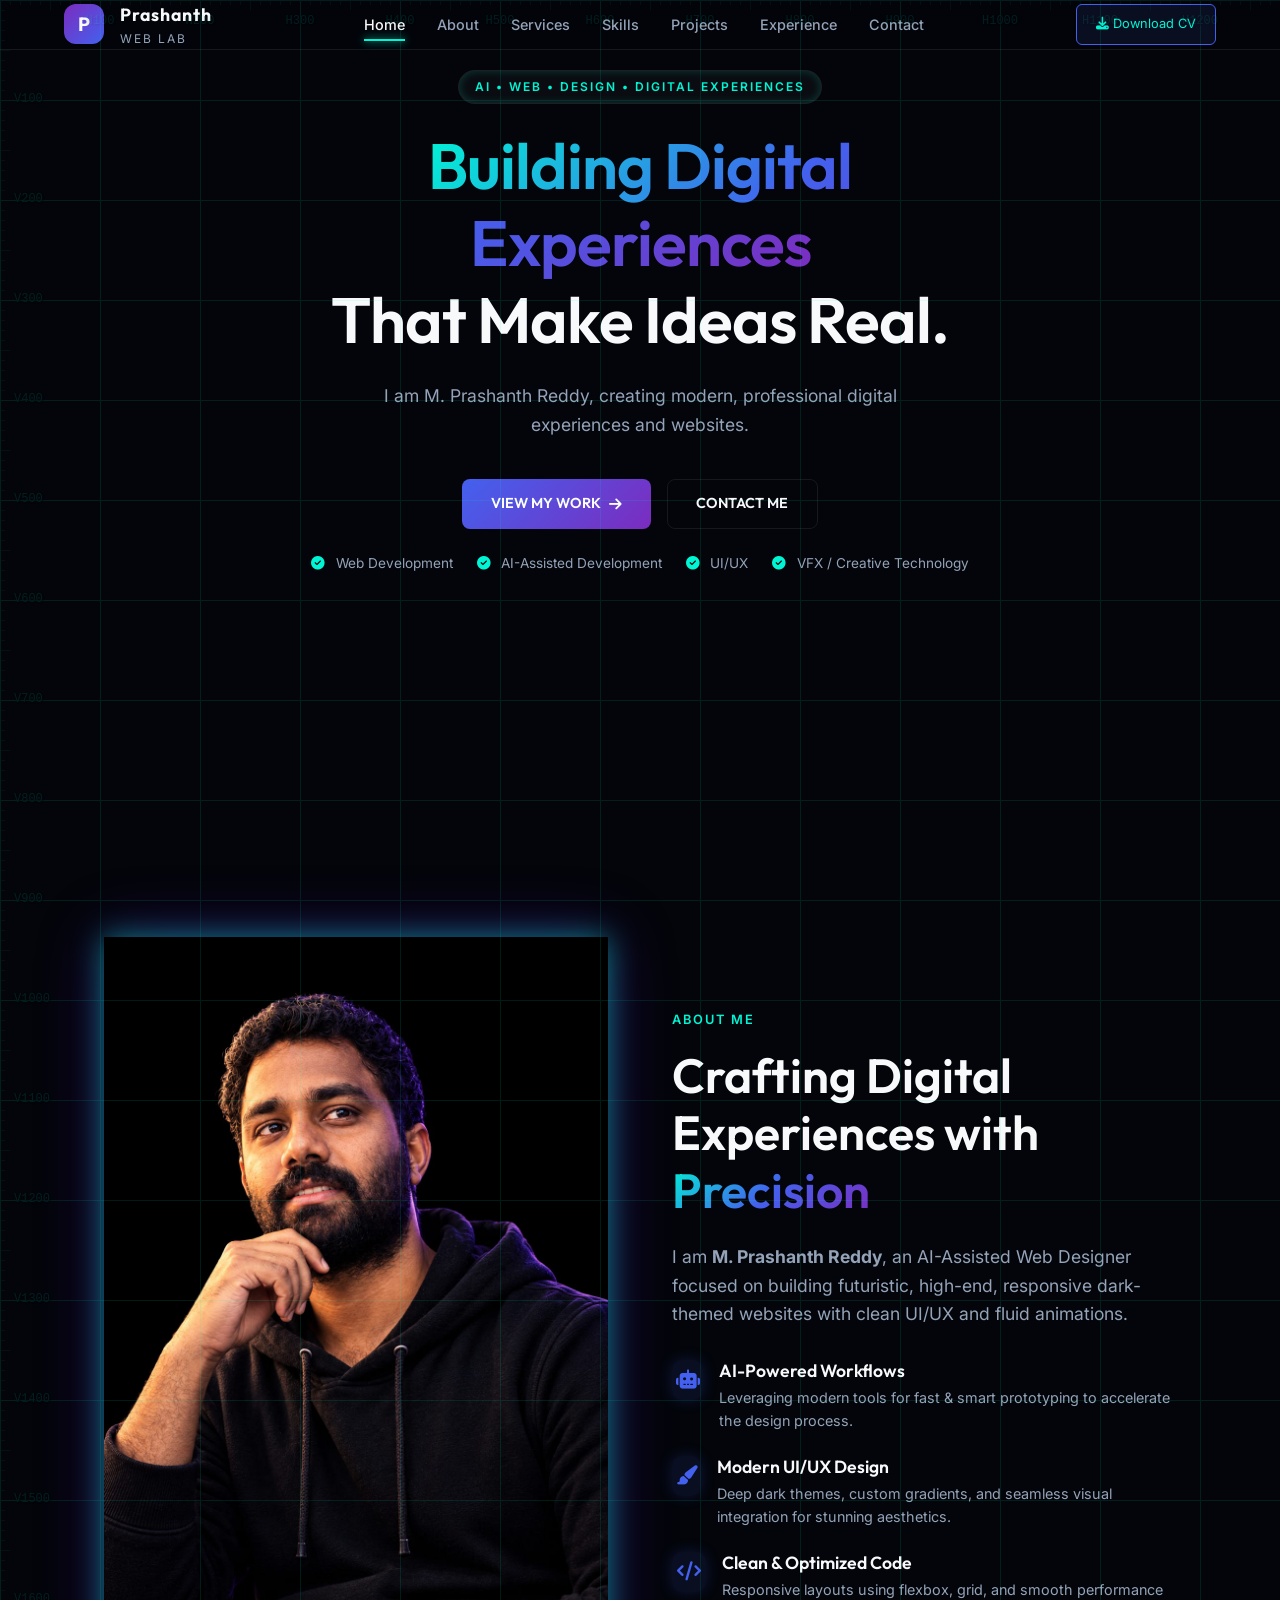
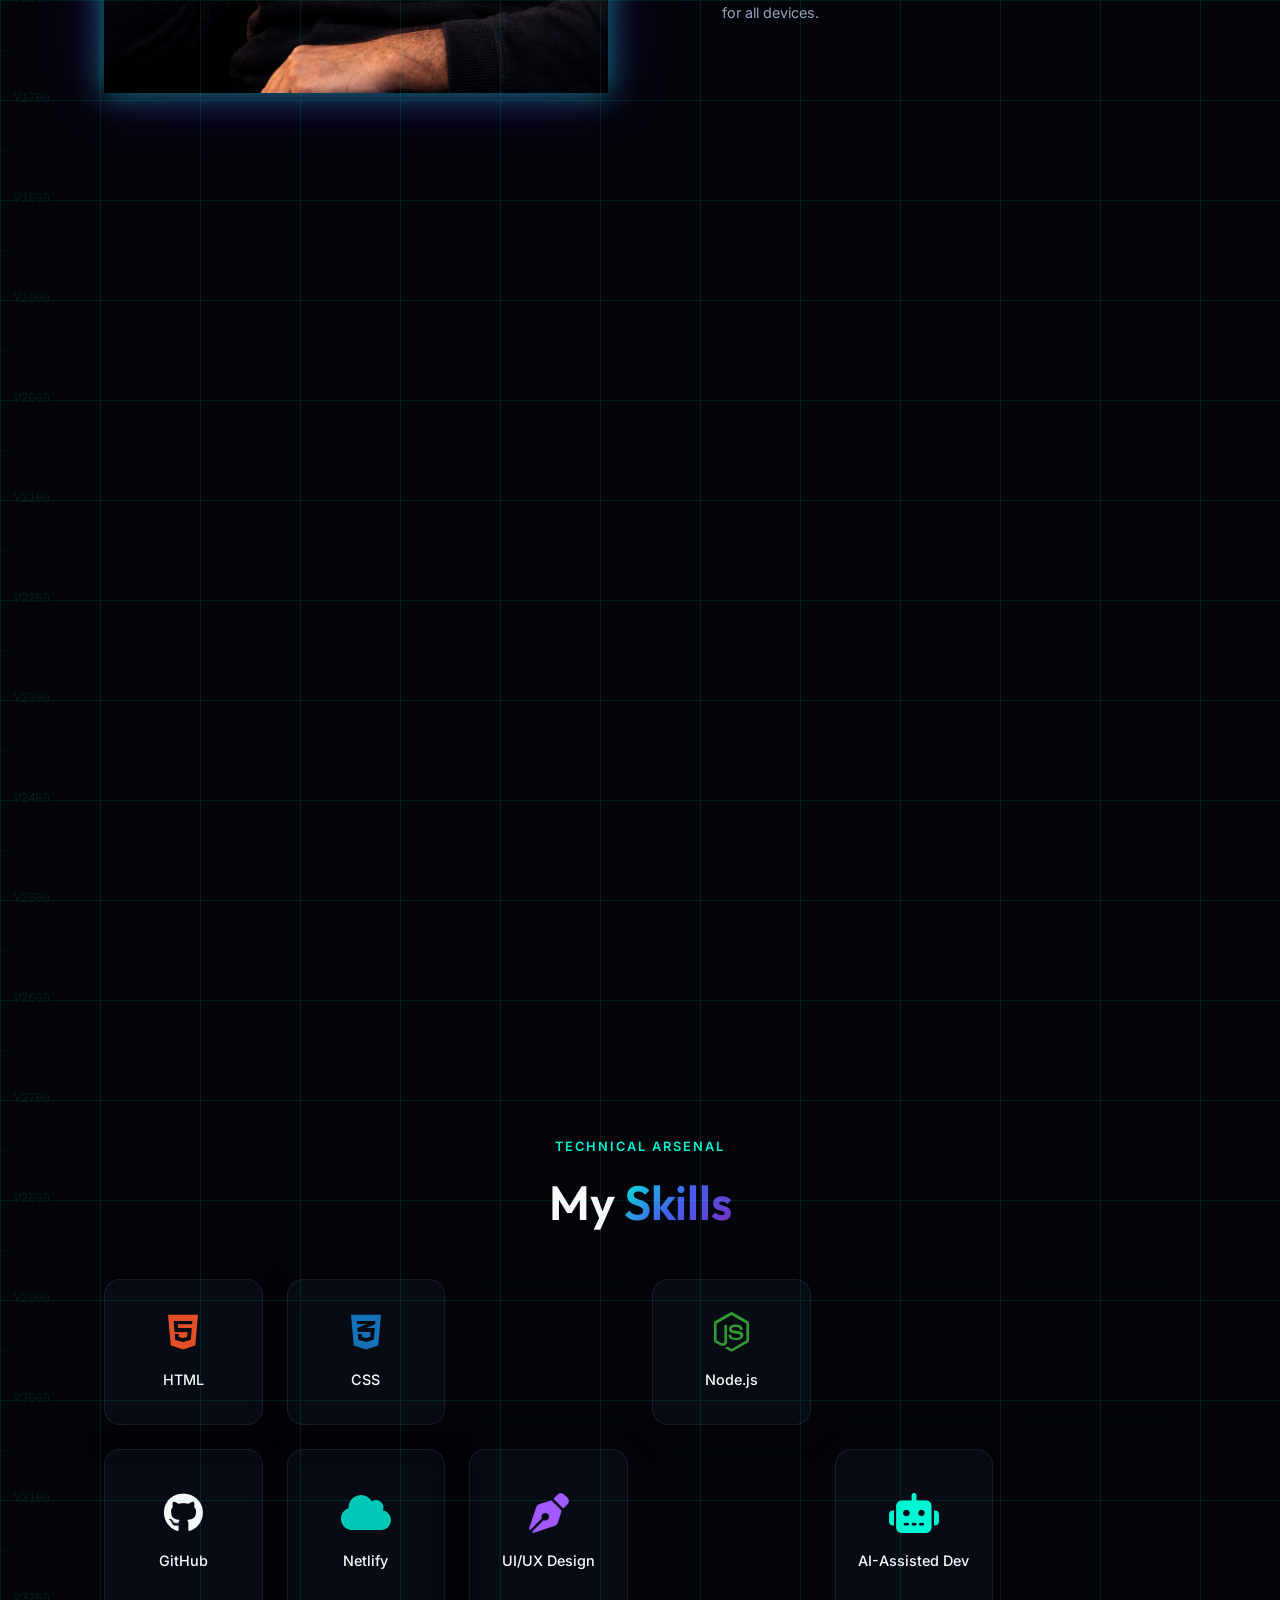
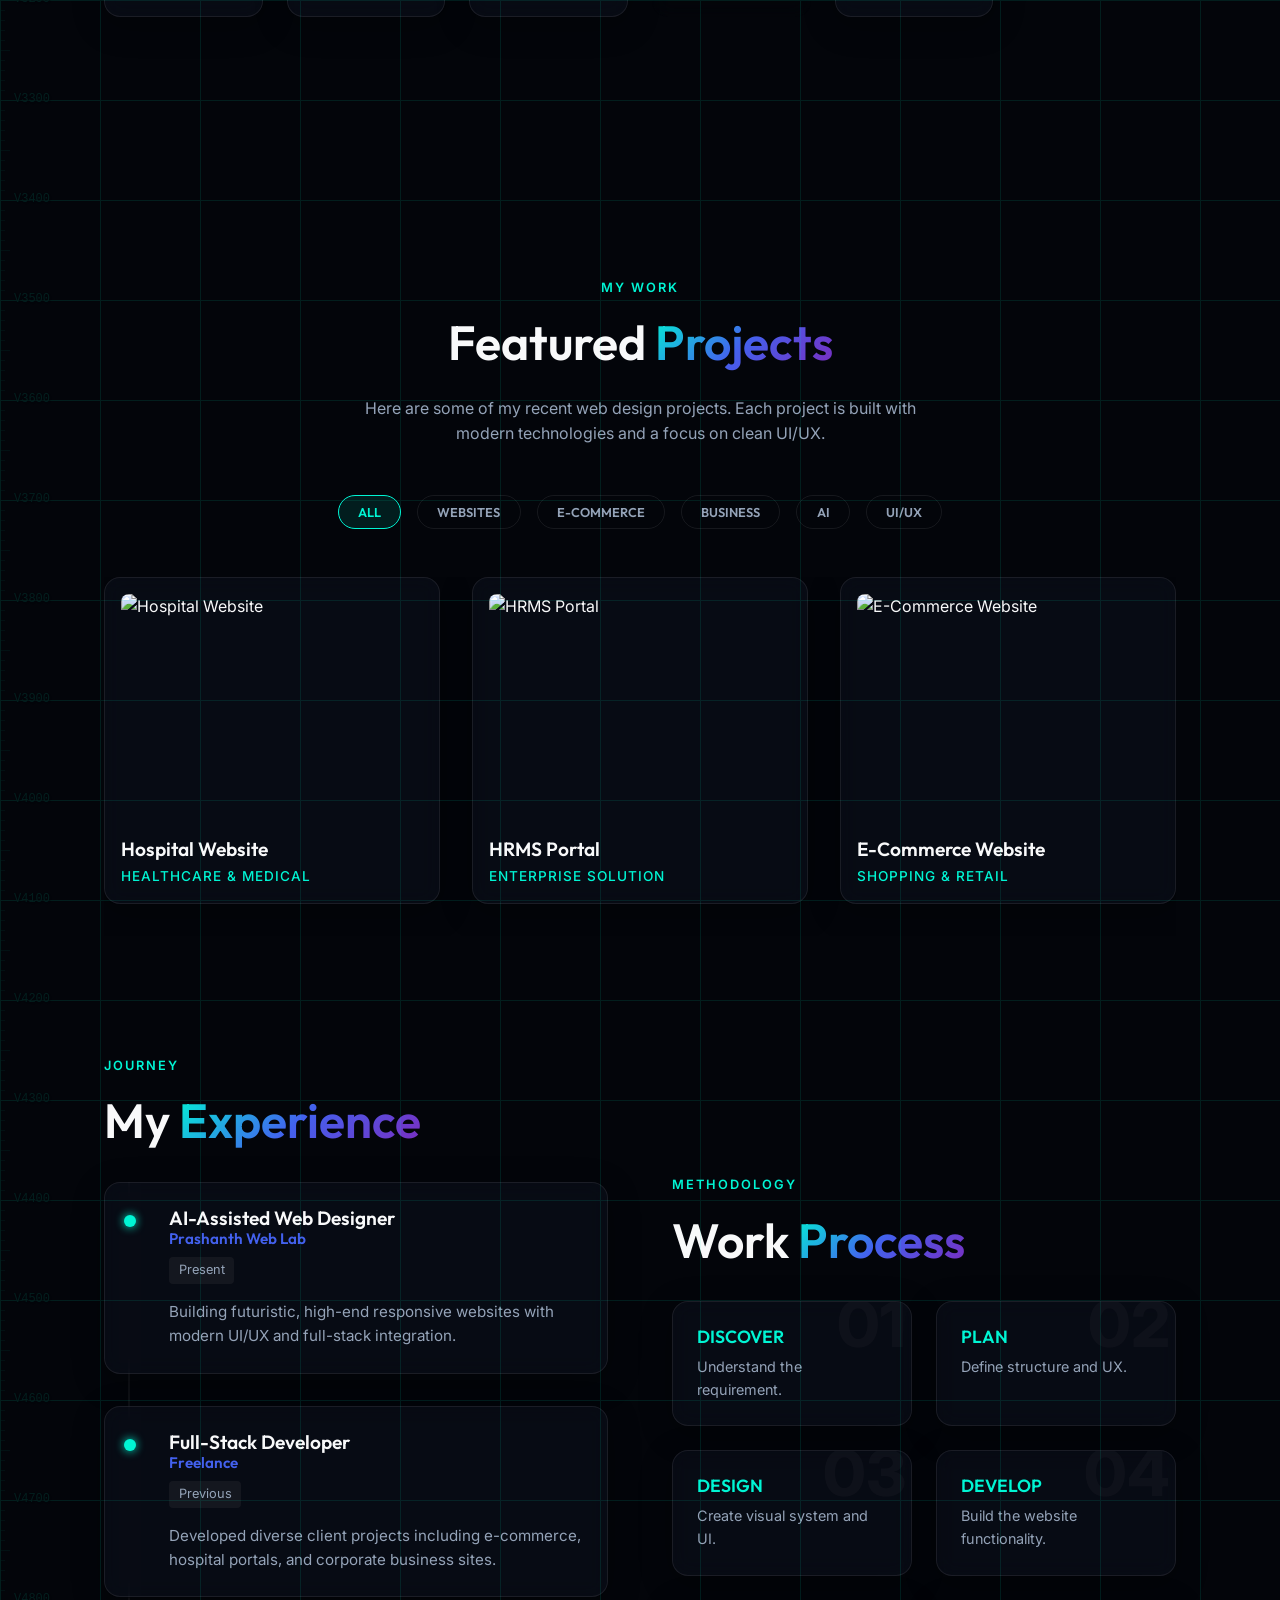
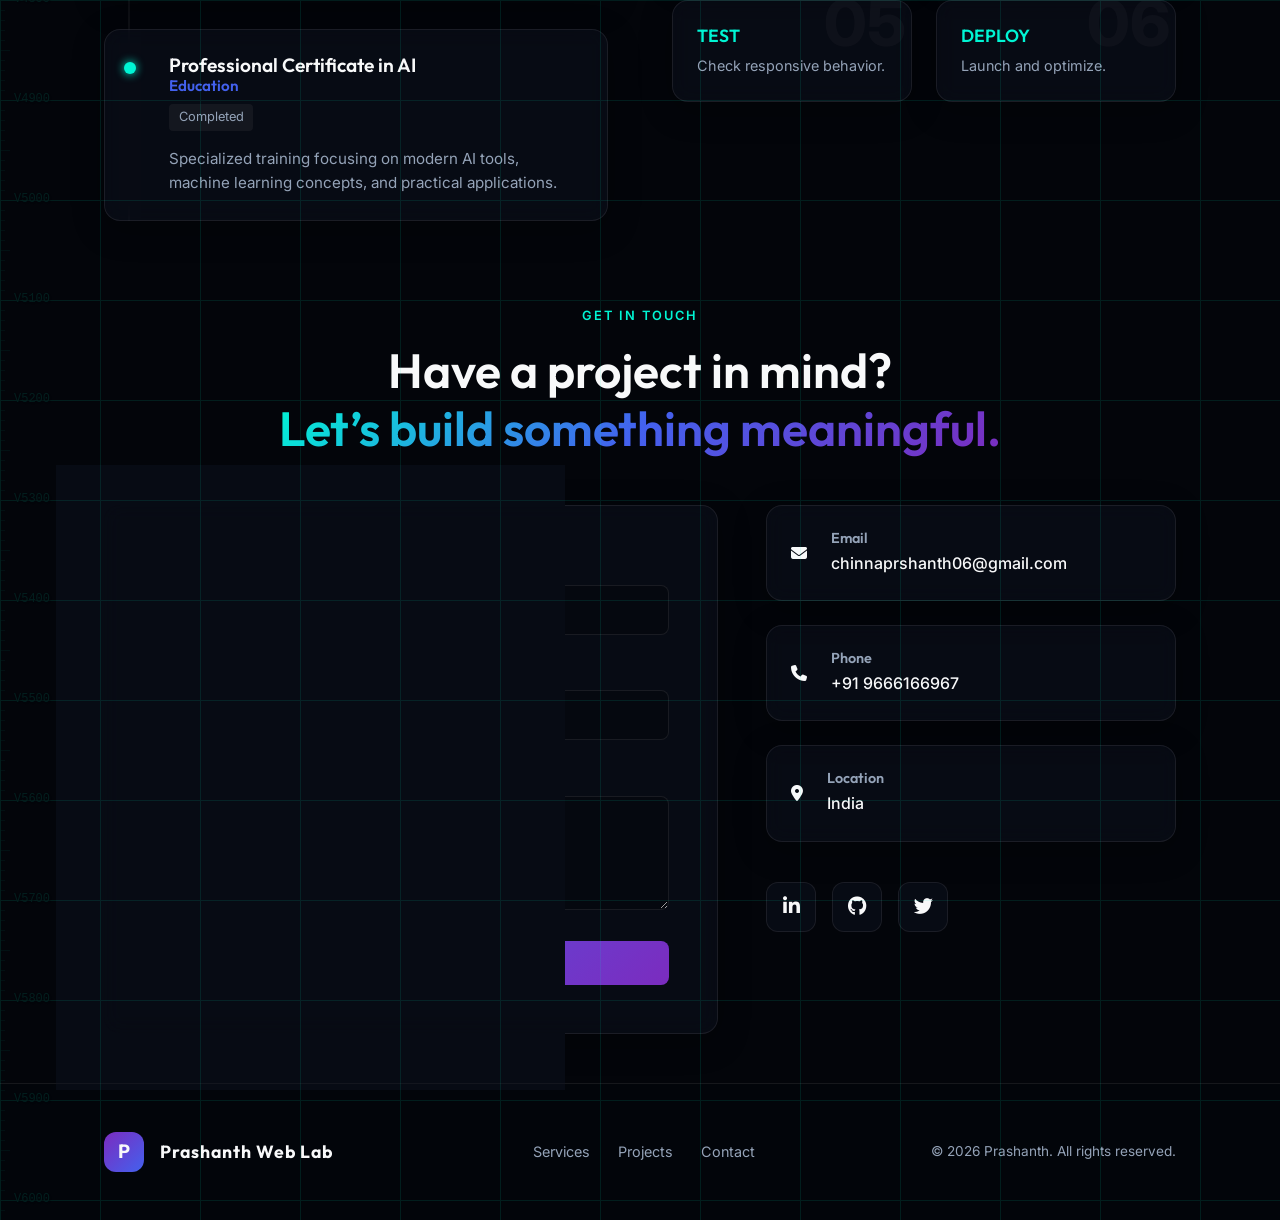
==== index.html @ f994943a "Force completely transparent background on image wrappers and remove VanillaTilt" ====
<!DOCTYPE html>
<html lang="en">
<head>
    <meta charset="UTF-8">
    <meta name="viewport" content="width=device-width, initial-scale=1.0">
    <title>Prashanth Web Lab - Premium 3D Portfolio</title>
    <meta name="description" content="Portfolio of Prashanth, building futuristic, high-end, responsive digital experiences.">
    
    <!-- Premium Fonts -->
    <link rel="preconnect" href="https://fonts.googleapis.com">
    <link rel="preconnect" href="https://fonts.gstatic.com" crossorigin>
    <link href="https://fonts.googleapis.com/css2?family=Outfit:wght@300;400;500;600;700;800&family=Inter:wght@300;400;500;600&display=swap" rel="stylesheet">
    
    <!-- Icons -->
    <link rel="stylesheet" href="https://cdnjs.cloudflare.com/ajax/libs/font-awesome/6.4.0/css/all.min.css">
    
    <!-- CSS -->
    <link rel="stylesheet" href="styles.css">
    
    <!-- Libraries -->
    <script src="https://cdnjs.cloudflare.com/ajax/libs/three.js/r128/three.min.js"></script>
    <script src="https://cdnjs.cloudflare.com/ajax/libs/vanilla-tilt/1.8.0/vanilla-tilt.min.js"></script>
</head>
<body class="dark-theme">
    
    <!-- 3D Background Canvas -->
    <canvas id="webgl-canvas"></canvas>

    <!-- Navigation -->
    <header class="header glass-nav">
        <div class="logo">
            <div class="logo-icon glow-pulse">P</div>
            <div class="logo-text">
                <span class="brand-name">Prashanth</span>
                <span class="brand-sub">Web Lab</span>
            </div>
        </div>
        
        <!-- Hamburger Menu -->
        <div class="mobile-menu-btn" id="mobile-menu-btn">
            <i class="fas fa-bars"></i>
        </div>

        <nav class="nav" id="main-nav">
            <a href="#home" class="active">Home</a>
            <a href="#about">About</a>
            <a href="#services">Services</a>
            <a href="#skills">Skills</a>
            <a href="#projects">Projects</a>
            <a href="#experience">Experience</a>
            <a href="#contact">Contact</a>
        </nav>
        
        <!-- The original CV download link triggers the resume modal -->
        <a href="#resume-modal" class="btn-nav-download resume-btn"><i class="fas fa-download"></i> Download CV</a>
    </header>

    <main>
        <!-- 1. Hero Section -->
        <section class="hero" id="home">
            <div class="hero-content fade-in-scroll">
                <div class="badge glow-border">AI • WEB • DESIGN • DIGITAL EXPERIENCES</div>
                <h1 class="hero-title">
                    <span class="title-main text-gradient">Building Digital Experiences</span><br>
                    <span class="title-sub">That Make Ideas Real.</span>
                </h1>
                <p class="hero-desc">
                    I am M. Prashanth Reddy, creating modern, professional digital experiences and websites.
                </p>
                <div class="hero-actions">
                    <a href="#projects" class="btn btn-primary btn-glow">VIEW MY WORK <i class="fas fa-arrow-right"></i></a>
                    <a href="#contact" class="btn btn-outline">CONTACT ME</a>
                </div>
                
                <div class="trust-labels">
                    <span><i class="fas fa-check-circle"></i> Web Development</span>
                    <span><i class="fas fa-check-circle"></i> AI-Assisted Development</span>
                    <span><i class="fas fa-check-circle"></i> UI/UX</span>
                    <span><i class="fas fa-check-circle"></i> VFX / Creative Technology</span>
                </div>
            </div>
        </section>

        <!-- 2. About Section -->
        <section class="about section-padding" id="about">
            <div class="container split-layout">
                <div class="about-visual fade-in-scroll">
                    <img src="public/prashanth.png" alt="M. Prashanth Reddy" class="profile-img">
                </div>
                
                <div class="about-text fade-in-scroll">
                    <span class="section-badge">About Me</span>
                    <h2 class="section-title">Crafting Digital Experiences with <span class="text-gradient">Precision</span></h2>
                    <p class="about-bio">
                        I am <strong>M. Prashanth Reddy</strong>, an AI-Assisted Web Designer focused on building futuristic, high-end, responsive dark-themed websites with clean UI/UX and fluid animations.
                    </p>
                    
                    <div class="about-features">
                        <div class="about-feature">
                            <i class="fas fa-robot icon-glow"></i>
                            <div>
                                <h4>AI-Powered Workflows</h4>
                                <p>Leveraging modern tools for fast & smart prototyping to accelerate the design process.</p>
                            </div>
                        </div>
                        <div class="about-feature">
                            <i class="fas fa-paint-brush icon-glow"></i>
                            <div>
                                <h4>Modern UI/UX Design</h4>
                                <p>Deep dark themes, custom gradients, and seamless visual integration for stunning aesthetics.</p>
                            </div>
                        </div>
                        <div class="about-feature">
                            <i class="fas fa-code icon-glow"></i>
                            <div>
                                <h4>Clean & Optimized Code</h4>
                                <p>Responsive layouts using flexbox, grid, and smooth performance for all devices.</p>
                            </div>
                        </div>
                    </div>
                </div>
            </div>
        </section>

        <!-- 3. Services Section -->
        <section class="services section-padding" id="services">
            <div class="container">
                <div class="section-header text-center fade-in-scroll">
                    <span class="section-badge">What I Do</span>
                    <h2 class="section-title">Professional <span class="text-gradient">Services</span></h2>
                </div>
                
                <div class="services-grid">
                    <!-- Cards will be populated by JS or hardcoded here -->
                    <div class="service-card glass-card fade-in-scroll" data-tilt>
                        <i class="fas fa-briefcase"></i>
                        <h3>Business Websites</h3>
                        <p>Corporate identity and online presence for modern businesses.</p>
                    </div>
                    <div class="service-card glass-card fade-in-scroll" data-tilt>
                        <i class="fas fa-id-badge"></i>
                        <h3>Portfolio Websites</h3>
                        <p>High-end personal branding and showcase platforms.</p>
                    </div>
                    <div class="service-card glass-card fade-in-scroll" data-tilt>
                        <i class="fas fa-shopping-cart"></i>
                        <h3>E-Commerce Websites</h3>
                        <p>Secure, scalable, and conversion-optimized online stores.</p>
                    </div>
                    <div class="service-card glass-card fade-in-scroll" data-tilt>
                        <i class="fas fa-robot"></i>
                        <h3>AI-Powered Websites</h3>
                        <p>Intelligent digital experiences driven by modern AI workflows.</p>
                    </div>
                    <div class="service-card glass-card fade-in-scroll" data-tilt>
                        <i class="fas fa-pen-nib"></i>
                        <h3>UI/UX Design</h3>
                        <p>Intuitive, accessible, and premium user interfaces.</p>
                    </div>
                    <div class="service-card glass-card fade-in-scroll" data-tilt>
                        <i class="fas fa-mobile-alt"></i>
                        <h3>Responsive Web Dev</h3>
                        <p>Fluid layouts that perform flawlessly on all devices.</p>
                    </div>
                    <div class="service-card glass-card fade-in-scroll" data-tilt>
                        <i class="fas fa-rocket"></i>
                        <h3>Website Deployment</h3>
                        <p>Secure hosting, domain setup, and performance optimization.</p>
                    </div>
                    <div class="service-card glass-card fade-in-scroll" data-tilt>
                        <i class="fas fa-sync-alt"></i>
                        <h3>Website Maintenance</h3>
                        <p>Continuous updates, security, and technical support.</p>
                    </div>
                    <div class="service-card glass-card fade-in-scroll" data-tilt>
                        <i class="fas fa-magic"></i>
                        <h3>VFX / Creative Tech</h3>
                        <p>Advanced visual effects and immersive digital interactions.</p>
                    </div>
                </div>
            </div>
        </section>

        <!-- 4. Skills Section -->
        <section class="skills section-padding" id="skills">
            <div class="container">
                <div class="section-header text-center fade-in-scroll">
                    <span class="section-badge">Technical Arsenal</span>
                    <h2 class="section-title">My <span class="text-gradient">Skills</span></h2>
                </div>
                
                <div class="skills-grid" id="skills-container">
                    <!-- Interactive 3D cards populated by JS -->
                </div>
            </div>
        </section>

        <!-- 5. Projects Section -->
        <section class="projects section-padding" id="projects">
            <div class="container">
                <div class="section-header text-center fade-in-scroll">
                    <span class="section-badge">My Work</span>
                    <h2 class="section-title">Featured <span class="text-gradient">Projects</span></h2>
                    <p class="section-desc">Here are some of my recent web design projects. Each project is built with modern technologies and a focus on clean UI/UX.</p>
                </div>
                
                <!-- Category Filters -->
                <div class="project-filters fade-in-scroll" id="project-filters">
                    <button class="filter-btn active" data-filter="all">ALL</button>
                    <button class="filter-btn" data-filter="websites">WEBSITES</button>
                    <button class="filter-btn" data-filter="ecommerce">E-COMMERCE</button>
                    <button class="filter-btn" data-filter="business">BUSINESS</button>
                    <button class="filter-btn" data-filter="ai">AI</button>
                    <button class="filter-btn" data-filter="uiux">UI/UX</button>
                </div>
                
                <!-- Projects Grid -->
                <div class="projects-grid" id="projects-container">
                    <!-- Populated by JS -->
                </div>
            </div>
        </section>

        <!-- 6. Experience & Process Section -->
        <section class="experience section-padding" id="experience">
            <div class="container split-layout">
                <!-- Timeline / Experience -->
                <div class="timeline-container fade-in-scroll">
                    <span class="section-badge">Journey</span>
                    <h2 class="section-title">My <span class="text-gradient">Experience</span></h2>
                    
                    <div class="timeline">
                        <div class="timeline-item glass-card">
                            <div class="timeline-dot"></div>
                            <div class="timeline-content">
                                <h3>AI-Assisted Web Designer</h3>
                                <h4>Prashanth Web Lab</h4>
                                <span class="timeline-date">Present</span>
                                <p>Building futuristic, high-end responsive websites with modern UI/UX and full-stack integration.</p>
                            </div>
                        </div>
                        <div class="timeline-item glass-card">
                            <div class="timeline-dot"></div>
                            <div class="timeline-content">
                                <h3>Full-Stack Developer</h3>
                                <h4>Freelance</h4>
                                <span class="timeline-date">Previous</span>
                                <p>Developed diverse client projects including e-commerce, hospital portals, and corporate business sites.</p>
                            </div>
                        </div>
                        <div class="timeline-item glass-card">
                            <div class="timeline-dot"></div>
                            <div class="timeline-content">
                                <h3>Professional Certificate in AI</h3>
                                <h4>Education</h4>
                                <span class="timeline-date">Completed</span>
                                <p>Specialized training focusing on modern AI tools, machine learning concepts, and practical applications.</p>
                            </div>
                        </div>
                    </div>
                </div>

                <!-- Work Process -->
                <div class="process-container fade-in-scroll">
                    <span class="section-badge">Methodology</span>
                    <h2 class="section-title">Work <span class="text-gradient">Process</span></h2>
                    
                    <div class="process-grid">
                        <div class="process-card glass-card" data-tilt>
                            <span class="process-num">01</span>
                            <h3>DISCOVER</h3>
                            <p>Understand the requirement.</p>
                        </div>
                        <div class="process-card glass-card" data-tilt>
                            <span class="process-num">02</span>
                            <h3>PLAN</h3>
                            <p>Define structure and UX.</p>
                        </div>
                        <div class="process-card glass-card" data-tilt>
                            <span class="process-num">03</span>
                            <h3>DESIGN</h3>
                            <p>Create visual system and UI.</p>
                        </div>
                        <div class="process-card glass-card" data-tilt>
                            <span class="process-num">04</span>
                            <h3>DEVELOP</h3>
                            <p>Build the website functionality.</p>
                        </div>
                        <div class="process-card glass-card" data-tilt>
                            <span class="process-num">05</span>
                            <h3>TEST</h3>
                            <p>Check responsive behavior.</p>
                        </div>
                        <div class="process-card glass-card" data-tilt>
                            <span class="process-num">06</span>
                            <h3>DEPLOY</h3>
                            <p>Launch and optimize.</p>
                        </div>
                    </div>
                </div>
            </div>
        </section>

        <!-- 7. Contact Section -->
        <section class="contact section-padding" id="contact">
            <div class="container">
                <div class="section-header text-center fade-in-scroll">
                    <span class="section-badge">Get In Touch</span>
                    <h2 class="section-title">Have a project in mind?<br><span class="text-gradient">Let’s build something meaningful.</span></h2>
                </div>
                
                <div class="contact-grid">
                    <!-- Form -->
                    <div class="contact-form glass-card fade-in-scroll">
                        <form id="contact-form-main">
                            <div class="form-group">
                                <label for="name">Name</label>
                                <input type="text" id="name" placeholder="Your Name" required>
                            </div>
                            <div class="form-group">
                                <label for="email">Email</label>
                                <input type="email" id="email" placeholder="Your Email" required>
                            </div>
                            <div class="form-group">
                                <label for="message">Message</label>
                                <textarea id="message" rows="5" placeholder="Your Message" required></textarea>
                            </div>
                            <button type="button" class="btn btn-primary w-100 btn-glow">Send Inquiry</button>
                        </form>
                    </div>

                    <!-- Info -->
                    <div class="contact-info-panel fade-in-scroll">
                        <div class="info-group glass-card">
                            <div class="info-icon glow-pulse"><i class="fas fa-envelope"></i></div>
                            <div>
                                <h4>Email</h4>
                                <p>chinnaprshanth06@gmail.com</p>
                            </div>
                        </div>
                        <div class="info-group glass-card">
                            <div class="info-icon glow-pulse"><i class="fas fa-phone"></i></div>
                            <div>
                                <h4>Phone</h4>
                                <p>+91 9666166967</p>
                            </div>
                        </div>
                        <div class="info-group glass-card">
                            <div class="info-icon glow-pulse"><i class="fas fa-map-marker-alt"></i></div>
                            <div>
                                <h4>Location</h4>
                                <p>India</p>
                            </div>
                        </div>
                        
                        <div class="social-links">
                            <a href="#" class="social-btn" aria-label="LinkedIn"><i class="fab fa-linkedin-in"></i></a>
                            <a href="#" class="social-btn" aria-label="GitHub"><i class="fab fa-github"></i></a>
                            <a href="#" class="social-btn" aria-label="Twitter"><i class="fab fa-twitter"></i></a>
                        </div>
                    </div>
                </div>
            </div>
        </section>
    </main>

    <!-- Footer -->
    <footer class="footer">
        <div class="container footer-content">
            <div class="footer-brand">
                <div class="logo-icon">P</div>
                <span class="brand-name">Prashanth Web Lab</span>
            </div>
            <div class="footer-links">
                <a href="#services">Services</a>
                <a href="#projects">Projects</a>
                <a href="#contact">Contact</a>
            </div>
            <div class="footer-copy">
                &copy; <span id="year"></span> Prashanth. All rights reserved.
            </div>
        </div>
    </footer>

    <!-- ==================== MODALS ==================== -->

    <!-- Case Study / Preview Modal (Dynamically Populated) -->
    <div id="case-study-modal" class="premium-modal">
        <div class="modal-backdrop"></div>
        <div class="modal-content glass-card scrollbar-hidden">
            <button class="modal-close"><i class="fas fa-times"></i></button>
            <div id="case-study-body">
                <!-- Injected via JS -->
            </div>
        </div>
    </div>

    <!-- Resume Modal (Preserved exactly as requested) -->
    <div id="resume-modal" class="premium-modal">
        <div class="modal-backdrop"></div>
        <div class="modal-content glass-card scrollbar-hidden" style="max-width: 800px;">
            <button class="modal-close" id="resume-close"><i class="fas fa-times"></i></button>
            
            <div class="resume-body" style="padding: 20px; color: #fff;">
              <!-- Header -->
              <div style="text-align: center; border-bottom: 1px solid rgba(255,255,255,0.1); padding-bottom: 20px; margin-bottom: 20px;">
                <h1 style="margin: 0; font-size: 28px; letter-spacing: 1px;">M. PRASHANTH REDDY</h1>
                <p style="margin: 5px 0 0; font-size: 16px; color: var(--cyan); font-weight: 600;">AI-Assisted Web Designer & Full-Stack Developer</p>
                <p style="margin: 8px 0 0; font-size: 14px; color: #a0aec0;">
                  📧 chinnaprshanth06@gmail.com | 📞 +91 9666166967
                </p>
              </div>

              <!-- Professional Summary -->
              <div style="margin-bottom: 25px;">
                <h3 style="color: var(--cyan); margin-bottom: 10px;">PROFESSIONAL SUMMARY</h3>
                <p style="font-size: 14px; line-height: 1.6; color: #cbd5e0;">
                  Innovative and detail-oriented AI-Assisted Web Designer with expertise in building futuristic, high-end, responsive web applications. Specialized in rapid prototyping, clean UI/UX design, interactive buttons, fluid CSS animations, and full-stack integration, delivering fully optimized websites in record time.
                </p>
              </div>

              <!-- Education & Certifications -->
              <div style="margin-bottom: 25px;">
                <h3 style="color: var(--cyan); margin-bottom: 10px;">EDUCATION & CERTIFICATIONS</h3>
                <ul style="list-style-type: none; padding: 0; font-size: 14px; color: #cbd5e0; line-height: 1.8;">
                  <li style="margin-bottom: 10px;">
                    <strong style="color: #ffffff;">• Professional Certificate in Artificial Intelligence (AI)</strong><br>
                    <span style="color: #a0aec0; font-size: 13px;">Completed specialized training focusing on modern AI tools, machine learning concepts, and practical applications.</span>
                  </li>
                  <li style="margin-bottom: 10px;">
                    <strong style="color: #ffffff;">• BSc Degree (2018)</strong>
                  </li>
                  <li style="margin-bottom: 10px;">
                    <strong style="color: #ffffff;">• Intermediate Education (2015)</strong>
                  </li>
                  <li>
                    <strong style="color: #ffffff;">• Secondary School Certificate - SSC (2013)</strong>
                  </li>
                </ul>
              </div>

              <!-- Skills -->
              <div>
                <h3 style="color: var(--cyan); margin-bottom: 10px;">SKILLS & EXPERTISE</h3>
                <p style="font-size: 14px; color: #cbd5e0; line-height: 1.6;">
                  <strong>Frontend:</strong> HTML5, CSS3, JavaScript, Responsive Web Design<br>
                  <strong>Backend & Tools:</strong> Node.js, Firebase, Git & GitHub, Netlify<br>
                  <strong>Workflow:</strong> AI-Assisted Prototyping, Full-Stack Development, Hosting, SEO
                </p>
              </div>
              
              <div style="text-align: center; margin-top: 30px;">
                  <a href="#" class="btn btn-primary btn-glow">Download PDF Resume</a>
              </div>

            </div>
        </div>
    </div>

    <!-- Live Preview Modal -->
    <div id="preview-modal" class="premium-modal">
        <div class="modal-backdrop"></div>
        <div class="modal-content glass-card" style="padding:0; width:95%; height:95%; max-width:1400px; display:flex; flex-direction:column;">
            <div style="padding:15px; background:rgba(0,0,0,0.8); border-bottom:1px solid rgba(255,255,255,0.1); display:flex; justify-content:space-between; align-items:center;">
                <span id="preview-title" style="font-weight:600; color:var(--cyan);">Live Preview</span>
                <button class="modal-close" style="position:static; width:30px; height:30px;"><i class="fas fa-times"></i></button>
            </div>
            <iframe id="preview-iframe" style="flex:1; width:100%; border:none; background:#fff;"></iframe>
        </div>
    </div>

    <!-- Scripts -->
    <script src="script.js"></script>
    <script src="grid-overlay.js"></script>
</body>
</html>
---- styles.css ----
/* ==========================================================================
   PRASHANTH WEB LAB - PREMIUM 3D PORTFOLIO
   ========================================================================== */

/* --- Variables & Theme --- */
:root {
    --bg-dark: #03050a;
    --bg-panel: rgba(10, 14, 23, 0.6);
    --primary-glow: rgba(94, 114, 235, 0.4);
    
    --navy: #0a0f1d;
    --violet: #7b2cbf;
    --electric-blue: #4361ee;
    --cyan: #00f5d4;
    
    --text-main: #f8f9fa;
    --text-muted: #94a3b8;
    
    --glass-border: rgba(255, 255, 255, 0.08);
    --glass-bg: rgba(15, 20, 35, 0.4);
    
    --transition: all 0.4s cubic-bezier(0.16, 1, 0.3, 1);
    
    --font-heading: 'Outfit', sans-serif;
    --font-body: 'Inter', sans-serif;
}

/* --- Reset & Base --- */
* {
    margin: 0;
    padding: 0;
    box-sizing: border-box;
}

html {
    scroll-behavior: smooth;
    font-size: 16px;
}

body.dark-theme {
    background-color: var(--bg-dark);
    color: var(--text-main);
    font-family: var(--font-body);
    line-height: 1.6;
    overflow-x: hidden;
}

/* --- WebGL Background --- */
#webgl-canvas {
    position: fixed;
    top: 0;
    left: 0;
    width: 100vw;
    height: 100vh;
    z-index: -1;
    pointer-events: none;
}

/* --- Typography --- */
h1, h2, h3, h4, h5, h6 {
    font-family: var(--font-heading);
    font-weight: 600;
    line-height: 1.2;
}

.text-gradient {
    background: linear-gradient(135deg, var(--cyan), var(--electric-blue), var(--violet));
    -webkit-background-clip: text;
    -webkit-text-fill-color: transparent;
    background-clip: text;
}

/* --- Layout Utilities --- */
.container {
    width: 100%;
    max-width: 1200px;
    margin: 0 auto;
    padding: 0 5%;
}

.section-padding {
    padding: 2rem 0;
    position: relative;
    z-index: 1;
    min-height: calc(100vh - 70px);
    display: flex;
    flex-direction: column;
    justify-content: center;
}

.text-center {
    text-align: center;
}

.split-layout {
    display: grid;
    grid-template-columns: 1fr 1fr;
    gap: 4rem;
    align-items: center;
}

/* --- Glassmorphism Components --- */
.glass-nav {
    position: fixed;
    top: 0;
    left: 0;
    width: 100%;
    height: 50px;
    padding: 0 5%;
    display: flex;
    justify-content: space-between;
    align-items: center;
    background: rgba(3, 5, 10, 0.7);
    backdrop-filter: blur(12px);
    -webkit-backdrop-filter: blur(12px);
    border-bottom: 1px solid var(--glass-border);
    z-index: 1000;
    transition: var(--transition);
}

.glass-nav.scrolled {
    background: rgba(3, 5, 10, 0.9);
}

.glass-card {
    background: var(--glass-bg);
    backdrop-filter: blur(10px);
    -webkit-backdrop-filter: blur(10px);
    border: 1px solid var(--glass-border);
    border-radius: 16px;
    box-shadow: 0 8px 32px 0 rgba(0, 0, 0, 0.3);
}

/* --- Header / Nav --- */
.logo {
    display: flex;
    align-items: center;
    gap: 1rem;
    text-decoration: none;
    color: var(--text-main);
}

.logo-icon {
    width: 40px;
    height: 40px;
    background: linear-gradient(135deg, var(--violet), var(--electric-blue));
    border-radius: 12px;
    display: flex;
    align-items: center;
    justify-content: center;
    font-weight: 700;
    font-size: 1.2rem;
    font-family: var(--font-heading);
}

.glow-pulse {
    animation: glowPulse 3s infinite alternate;
}

@keyframes glowPulse {
    0% { box-shadow: 0 0 10px rgba(67, 97, 238, 0.2); }
    100% { box-shadow: 0 0 20px rgba(0, 245, 212, 0.5); }
}

.logo-text {
    display: flex;
    flex-direction: column;
}

.brand-name {
    font-family: var(--font-heading);
    font-weight: 700;
    font-size: 1.1rem;
    letter-spacing: 1px;
}

.brand-sub {
    font-size: 0.75rem;
    color: var(--text-muted);
    letter-spacing: 2px;
    text-transform: uppercase;
}

.nav {
    display: flex;
    gap: 2rem;
}

.nav a {
    color: var(--text-muted);
    text-decoration: none;
    font-size: 0.9rem;
    font-weight: 500;
    transition: var(--transition);
    position: relative;
}

.nav a:hover, .nav a.active {
    color: var(--text-main);
}

.nav a::after {
    content: '';
    position: absolute;
    bottom: -5px;
    left: 0;
    width: 0;
    height: 2px;
    background: var(--cyan);
    transition: var(--transition);
}

.nav a.active::after, .nav a:hover::after {
    width: 100%;
    box-shadow: 0 0 8px var(--cyan);
}

.mobile-menu-btn {
    display: none;
    font-size: 1.5rem;
    cursor: pointer;
    color: var(--text-main);
}

/* --- Buttons --- */
.btn {
    display: inline-flex;
    align-items: center;
    justify-content: center;
    gap: 0.5rem;
    padding: 0.8rem 1.8rem;
    border-radius: 8px;
    font-family: var(--font-heading);
    font-weight: 600;
    font-size: 0.9rem;
    text-decoration: none;
    transition: var(--transition);
    cursor: pointer;
    border: none;
}

.btn-primary {
    background: linear-gradient(135deg, var(--electric-blue), var(--violet));
    color: #fff;
    position: relative;
    z-index: 1;
}

.btn-primary::before {
    content: '';
    position: absolute;
    top: 0; left: 0; right: 0; bottom: 0;
    background: linear-gradient(135deg, var(--violet), var(--electric-blue));
    border-radius: 8px;
    z-index: -1;
    transition: opacity 0.4s ease;
    opacity: 0;
}

.btn-primary:hover::before {
    opacity: 1;
}

.btn-glow:hover {
    box-shadow: 0 0 20px rgba(67, 97, 238, 0.6);
    transform: translateY(-2px);
}

.btn-outline {
    background: transparent;
    color: var(--text-main);
    border: 1px solid var(--glass-border);
}

.btn-outline:hover {
    background: rgba(255,255,255,0.05);
    border-color: var(--text-muted);
}

.btn-nav-download {
    padding: 0.6rem 1.2rem;
    font-size: 0.8rem;
    border: 1px solid var(--electric-blue);
    border-radius: 6px;
    color: var(--cyan);
    text-decoration: none;
    transition: var(--transition);
    background: rgba(67, 97, 238, 0.1);
}

.btn-nav-download:hover {
    background: var(--electric-blue);
    color: #fff;
    box-shadow: 0 0 15px rgba(67, 97, 238, 0.4);
}

.w-100 {
    width: 100%;
}

/* --- Hero Section --- */
.hero {
    min-height: 100vh;
    display: flex;
    flex-direction: column;
    align-items: center;
    text-align: center;
    padding-top: 70px;
    position: relative;
}

.hero-content {
    max-width: 800px;
    padding: 0 5%;
    display: flex;
    flex-direction: column;
    align-items: center;
    gap: 1.5rem;
}

.badge {
    padding: 0.4rem 1rem;
    border-radius: 20px;
    font-size: 0.75rem;
    letter-spacing: 2px;
    background: rgba(255,255,255,0.03);
    border: 1px solid var(--glass-border);
    color: var(--cyan);
    font-weight: 600;
}

.glow-border {
    box-shadow: 0 0 10px rgba(0, 245, 212, 0.2) inset;
}

.hero-title {
    font-size: clamp(2.5rem, 5vw, 4.5rem);
    letter-spacing: -1px;
}

.title-sub {
    color: var(--text-main);
}

.hero-desc {
    color: var(--text-muted);
    font-size: 1.1rem;
    max-width: 600px;
}

.hero-actions {
    display: flex;
    gap: 1rem;
    margin-top: 1rem;
}

.trust-labels {
    display: flex;
    flex-wrap: wrap;
    justify-content: center;
    gap: 1.5rem;
    font-size: 0.85rem;
    color: var(--text-muted);
    margin-top: 0;
    width: 100%;
}

.trust-labels i {
    color: var(--cyan);
    margin-right: 0.4rem;
}

/* --- Section Headers --- */
.section-badge {
    display: inline-block;
    color: var(--cyan);
    font-size: 0.8rem;
    text-transform: uppercase;
    letter-spacing: 2px;
    margin-bottom: 1rem;
    font-weight: 600;
}

.section-title {
    font-size: clamp(2rem, 4vw, 3rem);
    margin-bottom: 1.5rem;
}

.section-desc {
    color: var(--text-muted);
    max-width: 600px;
    margin: 0 auto 3rem;
}

/* --- About Section --- */

.about-visual {
    background: transparent !important;
    border: none !important;
    box-shadow: none !important;
    padding: 0 !important;
    margin: 0 !important;
}

.profile-img {
    width: 100%;
    display: block;
    filter: drop-shadow(0 0 15px rgba(0, 245, 212, 0.5)) drop-shadow(0 0 30px rgba(112, 0, 255, 0.3));
    background: transparent !important;
    border: none !important;
    box-shadow: none !important;
}

.about-bio {
    color: var(--text-muted);
    font-size: 1.1rem;
    margin-bottom: 2rem;
}

.about-features {
    display: flex;
    flex-direction: column;
    gap: 1.5rem;
}

.about-feature {
    display: flex;
    gap: 1rem;
    align-items: flex-start;
}

.icon-glow {
    width: 40px; height: 40px;
    display: flex; align-items: center; justify-content: center;
    background: rgba(67, 97, 238, 0.1);
    color: var(--electric-blue);
    border-radius: 10px;
    font-size: 1.2rem;
    box-shadow: 0 0 15px rgba(67, 97, 238, 0.2);
}

.about-feature h4 {
    font-size: 1.1rem;
    margin-bottom: 0.3rem;
}

.about-feature p {
    color: var(--text-muted);
    font-size: 0.9rem;
}

/* --- Services Grid --- */
.services-grid {
    display: flex;
    gap: 2rem;
    margin-top: 3rem;
    overflow-x: auto;
    scroll-snap-type: x mandatory;
    scroll-behavior: smooth;
    padding-bottom: 2rem; /* space for scrollbar */
}
.services-grid::-webkit-scrollbar {
    height: 8px;
}
.services-grid::-webkit-scrollbar-track {
    background: rgba(255,255,255,0.05);
    border-radius: 4px;
}
.services-grid::-webkit-scrollbar-thumb {
    background: var(--cyan);
    border-radius: 4px;
}
.service-card {
    flex: 0 0 calc(33.333% - 1.33rem); /* Show 3 cards per view */
    scroll-snap-align: start;
    padding: 2rem;
    transition: var(--transition);
}

.service-card i {
    font-size: 2rem;
    color: var(--cyan);
    margin-bottom: 1.5rem;
    display: inline-block;
}

.service-card h3 {
    margin-bottom: 1rem;
    font-size: 1.3rem;
}

.service-card p {
    color: var(--text-muted);
    font-size: 0.95rem;
}

.service-card:hover {
    border-color: rgba(0, 245, 212, 0.3);
    box-shadow: 0 10px 30px rgba(0,0,0,0.5), 0 0 20px rgba(0, 245, 212, 0.1) inset;
}

/* --- Skills Grid --- */
.skills-grid {
    display: grid;
    grid-template-columns: repeat(auto-fit, minmax(140px, 1fr));
    gap: 1.5rem;
    margin-top: 3rem;
}

.skill-card {
    display: flex;
    flex-direction: column;
    align-items: center;
    justify-content: center;
    gap: 1rem;
    padding: 2rem 1rem;
    text-align: center;
    cursor: pointer;
    transition: var(--transition);
}

.skill-card i {
    font-size: 2.5rem;
}

.skill-card span {
    font-weight: 500;
    font-size: 0.9rem;
    color: var(--text-main);
}

.skill-card:hover {
    border-color: rgba(67, 97, 238, 0.4);
    box-shadow: 0 10px 20px rgba(0,0,0,0.3);
}

/* Skill Icon Colors */
.html-color { color: #E34F26; }
.css-color { color: #1572B6; }
.js-color { color: #F7DF1E; }
.node-color { color: #339933; }
.firebase-color { color: #FFCA28; }
.git-color { color: #F05032; }
.netlify-color { color: #00C7B7; }
.ui-color { color: #A259FF; }
.responsive-color { color: #4361ee; }

/* --- Projects Section --- */
.project-filters {
    display: flex;
    justify-content: center;
    flex-wrap: wrap;
    gap: 1rem;
    margin: 2rem 0 3rem;
}

.filter-btn {
    background: transparent;
    border: 1px solid var(--glass-border);
    color: var(--text-muted);
    padding: 0.5rem 1.2rem;
    border-radius: 20px;
    cursor: pointer;
    font-family: var(--font-heading);
    font-size: 0.8rem;
    font-weight: 600;
    transition: var(--transition);
}

.filter-btn:hover, .filter-btn.active {
    background: rgba(0, 245, 212, 0.1);
    color: var(--cyan);
    border-color: var(--cyan);
}

.projects-grid {
    display: flex;
    gap: 2rem;
    overflow-x: auto;
    scroll-snap-type: x mandatory;
    scroll-behavior: smooth;
    padding-bottom: 2rem;
}
.projects-grid::-webkit-scrollbar {
    height: 8px;
}
.projects-grid::-webkit-scrollbar-track {
    background: rgba(255,255,255,0.05);
    border-radius: 4px;
}
.projects-grid::-webkit-scrollbar-thumb {
    background: var(--cyan);
    border-radius: 4px;
}

.project-card {
    flex: 0 0 calc(33.333% - 1.33rem); /* Show 3 per view */
    scroll-snap-align: start;
    padding: 1rem;
    cursor: pointer;
    transition: var(--transition);
    overflow: hidden;
}

@media (max-width: 992px) {
    .service-card, .project-card {
        flex: 0 0 calc(50% - 1rem); /* 2 per view on tablet */
    }
}

@media (max-width: 600px) {
    .service-card, .project-card {
        flex: 0 0 100%; /* 1 per view on mobile */
    }
}

.project-img-wrapper {
    width: 100%;
    height: 220px;
    border-radius: 8px;
    overflow: hidden;
    position: relative;
    margin-bottom: 1.5rem;
}

.project-img-wrapper img {
    width: 100%;
    height: 100%;
    object-fit: cover;
    transition: transform 0.5s ease;
}

.project-card:hover .project-img-wrapper img {
    transform: scale(1.05);
}

.project-img-overlay {
    position: absolute;
    top: 0; left: 0; right: 0; bottom: 0;
    background: rgba(10, 15, 29, 0.7);
    display: flex;
    align-items: center;
    justify-content: center;
    opacity: 0;
    transition: var(--transition);
}

.project-card:hover .project-img-overlay {
    opacity: 1;
}

.project-info h3 {
    font-size: 1.2rem;
    margin-bottom: 0.3rem;
}

.project-info p {
    color: var(--cyan);
    font-size: 0.85rem;
    font-weight: 500;
    text-transform: uppercase;
    letter-spacing: 1px;
}

.project-card:hover {
    border-color: rgba(67, 97, 238, 0.3);
    box-shadow: 0 15px 30px rgba(0,0,0,0.4);
}

/* --- Experience & Process --- */
.timeline {
    display: flex;
    flex-direction: column;
    gap: 2rem;
    position: relative;
    margin-top: 2rem;
}

.timeline::before {
    content: '';
    position: absolute;
    top: 0; bottom: 0; left: 24px;
    width: 2px;
    background: rgba(255,255,255,0.05);
}

.timeline-item {
    position: relative;
    padding: 1.5rem;
    padding-left: 4rem;
}

.timeline-dot {
    position: absolute;
    top: 2rem; left: 19px;
    width: 12px; height: 12px;
    background: var(--cyan);
    border-radius: 50%;
    box-shadow: 0 0 10px var(--cyan);
}

.timeline-content h3 {
    font-size: 1.2rem;
    color: var(--text-main);
}

.timeline-content h4 {
    font-size: 0.95rem;
    color: var(--electric-blue);
    margin-bottom: 0.5rem;
}

.timeline-date {
    display: inline-block;
    font-size: 0.8rem;
    color: var(--text-muted);
    background: rgba(255,255,255,0.05);
    padding: 0.2rem 0.6rem;
    border-radius: 4px;
    margin-bottom: 1rem;
}

.timeline-content p {
    color: var(--text-muted);
    font-size: 0.95rem;
}

.process-grid {
    display: grid;
    grid-template-columns: repeat(2, 1fr);
    gap: 1.5rem;
    margin-top: 2rem;
}

.process-card {
    padding: 1.5rem;
    text-align: left;
    position: relative;
    overflow: hidden;
}

.process-num {
    position: absolute;
    top: -10px; right: 5px;
    font-size: 4rem;
    font-weight: 800;
    color: rgba(255,255,255,0.03);
    line-height: 1;
}

.process-card h3 {
    font-size: 1.1rem;
    margin-bottom: 0.5rem;
    color: var(--cyan);
}

.process-card p {
    font-size: 0.9rem;
    color: var(--text-muted);
}

/* --- Contact Section --- */
.contact-grid {
    display: grid;
    grid-template-columns: 3fr 2fr;
    gap: 3rem;
    margin-top: 3rem;
}

.contact-form {
    padding: 3rem;
}

.form-group {
    margin-bottom: 1.5rem;
}

.form-group label {
    display: block;
    margin-bottom: 0.5rem;
    font-size: 0.9rem;
    color: var(--text-muted);
}

.form-group input, .form-group textarea {
    width: 100%;
    padding: 1rem;
    background: rgba(0,0,0,0.2);
    border: 1px solid var(--glass-border);
    border-radius: 8px;
    color: var(--text-main);
    font-family: var(--font-body);
    transition: var(--transition);
}

.form-group input:focus, .form-group textarea:focus {
    outline: none;
    border-color: var(--electric-blue);
    box-shadow: 0 0 10px rgba(67, 97, 238, 0.2) inset;
}

.contact-info-panel {
    display: flex;
    flex-direction: column;
    gap: 1.5rem;
}

.info-group {
    display: flex;
    align-items: center;
    gap: 1.5rem;
    padding: 1.5rem;
}

.info-group h4 {
    font-size: 0.9rem;
    color: var(--text-muted);
    margin-bottom: 0.2rem;
}

.info-group p {
    font-weight: 500;
}

.social-links {
    display: flex;
    gap: 1rem;
    margin-top: 1rem;
}

.social-btn {
    width: 50px; height: 50px;
    display: flex; align-items: center; justify-content: center;
    background: var(--glass-bg);
    border: 1px solid var(--glass-border);
    border-radius: 12px;
    color: var(--text-main);
    font-size: 1.2rem;
    text-decoration: none;
    transition: var(--transition);
}

.social-btn:hover {
    background: var(--electric-blue);
    border-color: var(--electric-blue);
    transform: translateY(-3px);
}

/* --- Footer --- */
.footer {
    border-top: 1px solid var(--glass-border);
    padding: 3rem 0;
    background: rgba(3, 5, 10, 0.8);
}

.footer-content {
    display: flex;
    justify-content: space-between;
    align-items: center;
    flex-wrap: wrap;
    gap: 2rem;
}

.footer-brand {
    display: flex;
    align-items: center;
    gap: 1rem;
}

.footer-links a {
    color: var(--text-muted);
    text-decoration: none;
    margin-left: 1.5rem;
    font-size: 0.9rem;
    transition: var(--transition);
}

.footer-links a:hover {
    color: var(--cyan);
}

.footer-copy {
    color: var(--text-muted);
    font-size: 0.85rem;
}

/* --- Modals --- */
.premium-modal {
    position: fixed;
    top: 0; left: 0; right: 0; bottom: 0;
    z-index: 9999;
    display: flex;
    align-items: center;
    justify-content: center;
    opacity: 0;
    visibility: hidden;
    transition: var(--transition);
}

.premium-modal.active {
    opacity: 1;
    visibility: visible;
}

.modal-backdrop {
    position: absolute;
    top: 0; left: 0; right: 0; bottom: 0;
    background: rgba(3, 5, 10, 0.85);
    backdrop-filter: blur(8px);
}

.modal-content {
    position: relative;
    width: 90%;
    max-width: 1000px;
    max-height: 90vh;
    overflow-y: auto;
    z-index: 1;
    transform: translateY(30px) scale(0.95);
    transition: var(--transition);
}

.premium-modal.active .modal-content {
    transform: translateY(0) scale(1);
}

.modal-close {
    position: absolute;
    top: 20px; right: 20px;
    width: 40px; height: 40px;
    border-radius: 50%;
    background: rgba(255,255,255,0.1);
    border: none;
    color: #fff;
    font-size: 1.2rem;
    cursor: pointer;
    display: flex; align-items: center; justify-content: center;
    transition: var(--transition);
    z-index: 10;
}

.modal-close:hover {
    background: var(--electric-blue);
    transform: rotate(90deg);
}

.scrollbar-hidden::-webkit-scrollbar {
    width: 8px;
}
.scrollbar-hidden::-webkit-scrollbar-track {
    background: transparent;
}
.scrollbar-hidden::-webkit-scrollbar-thumb {
    background: rgba(255,255,255,0.1);
    border-radius: 4px;
}

/* Case Study Body */
.case-study-hero {
    height: 300px;
    background-size: cover;
    background-position: center;
    position: relative;
    border-bottom: 1px solid var(--glass-border);
}
.case-study-overlay {
    position: absolute;
    bottom: 0; left: 0; right: 0;
    padding: 2rem;
    background: linear-gradient(transparent, rgba(10,14,23,0.95));
}
.case-study-overlay h2 {
    font-size: 2.5rem;
    margin-bottom: 0.5rem;
}
.case-study-body-content {
    padding: 2.5rem;
}
.case-study-grid {
    display: grid;
    grid-template-columns: 2fr 1fr;
    gap: 3rem;
}
.cs-section {
    margin-bottom: 2rem;
}
.cs-section h3 {
    color: var(--cyan);
    font-size: 1.1rem;
    margin-bottom: 1rem;
    border-bottom: 1px solid var(--glass-border);
    padding-bottom: 0.5rem;
}
.cs-tags span {
    display: inline-block;
    padding: 0.3rem 0.8rem;
    background: rgba(255,255,255,0.05);
    border: 1px solid var(--glass-border);
    border-radius: 4px;
    font-size: 0.8rem;
    margin: 0 0.5rem 0.5rem 0;
}

/* --- Utilities & Animations --- */
.fade-in-scroll {
    opacity: 0;
    transform: translateY(30px);
    transition: opacity 0.8s ease, transform 0.8s ease;
}

.fade-in-scroll.is-visible {
    opacity: 1;
    transform: translateY(0);
}

/* --- Responsive Design --- */
@media (max-width: 992px) {
    .split-layout {
        grid-template-columns: 1fr;
        gap: 2rem;
    }
    .contact-grid {
        grid-template-columns: 1fr;
    }
    .hero-title {
        font-size: clamp(2rem, 8vw, 3rem);
    }
    .case-study-grid {
        grid-template-columns: 1fr;
    }
}

@media (max-width: 768px) {
    .mobile-menu-btn {
        display: block;
    }
    .nav {
        position: fixed;
        top: 70px;
        left: 0;
        width: 100%;
        background: rgba(3, 5, 10, 0.95);
        backdrop-filter: blur(15px);
        flex-direction: column;
        padding: 2rem;
        gap: 1.5rem;
        text-align: center;
        border-bottom: 1px solid var(--glass-border);
        clip-path: polygon(0 0, 100% 0, 100% 0, 0 0);
        transition: clip-path 0.4s ease;
    }
    .nav.open {
        clip-path: polygon(0 0, 100% 0, 100% 100%, 0 100%);
    }
    .btn-nav-download {
        display: none;
    }
    .section-padding {
        padding: 5rem 0;
    }
    .hero-actions {
        flex-direction: column;
        width: 100%;
    }
    .hero-actions .btn {
        width: 100%;
    }
    .footer-content {
        flex-direction: column;
        text-align: center;
    }
    .footer-links a {
        margin: 0 0.8rem;
    }
    .process-grid {
        grid-template-columns: 1fr;
    }
}
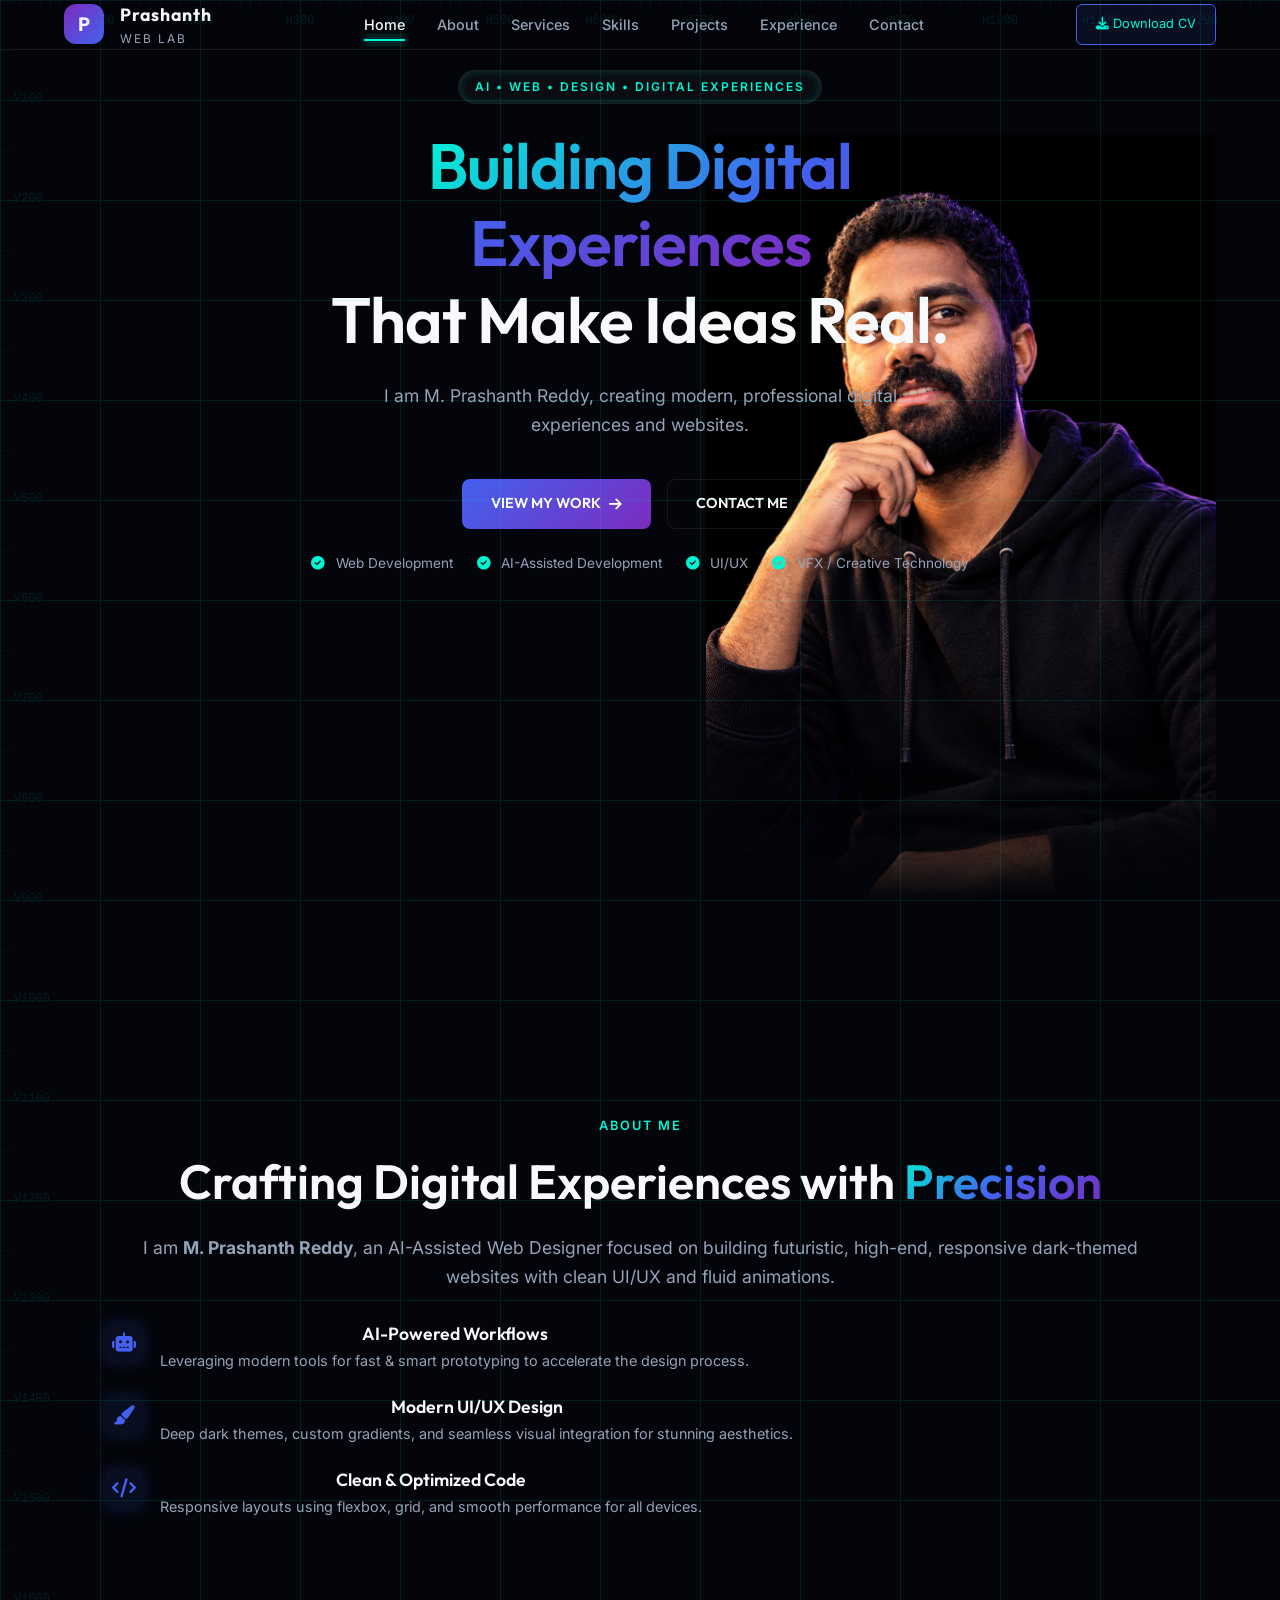
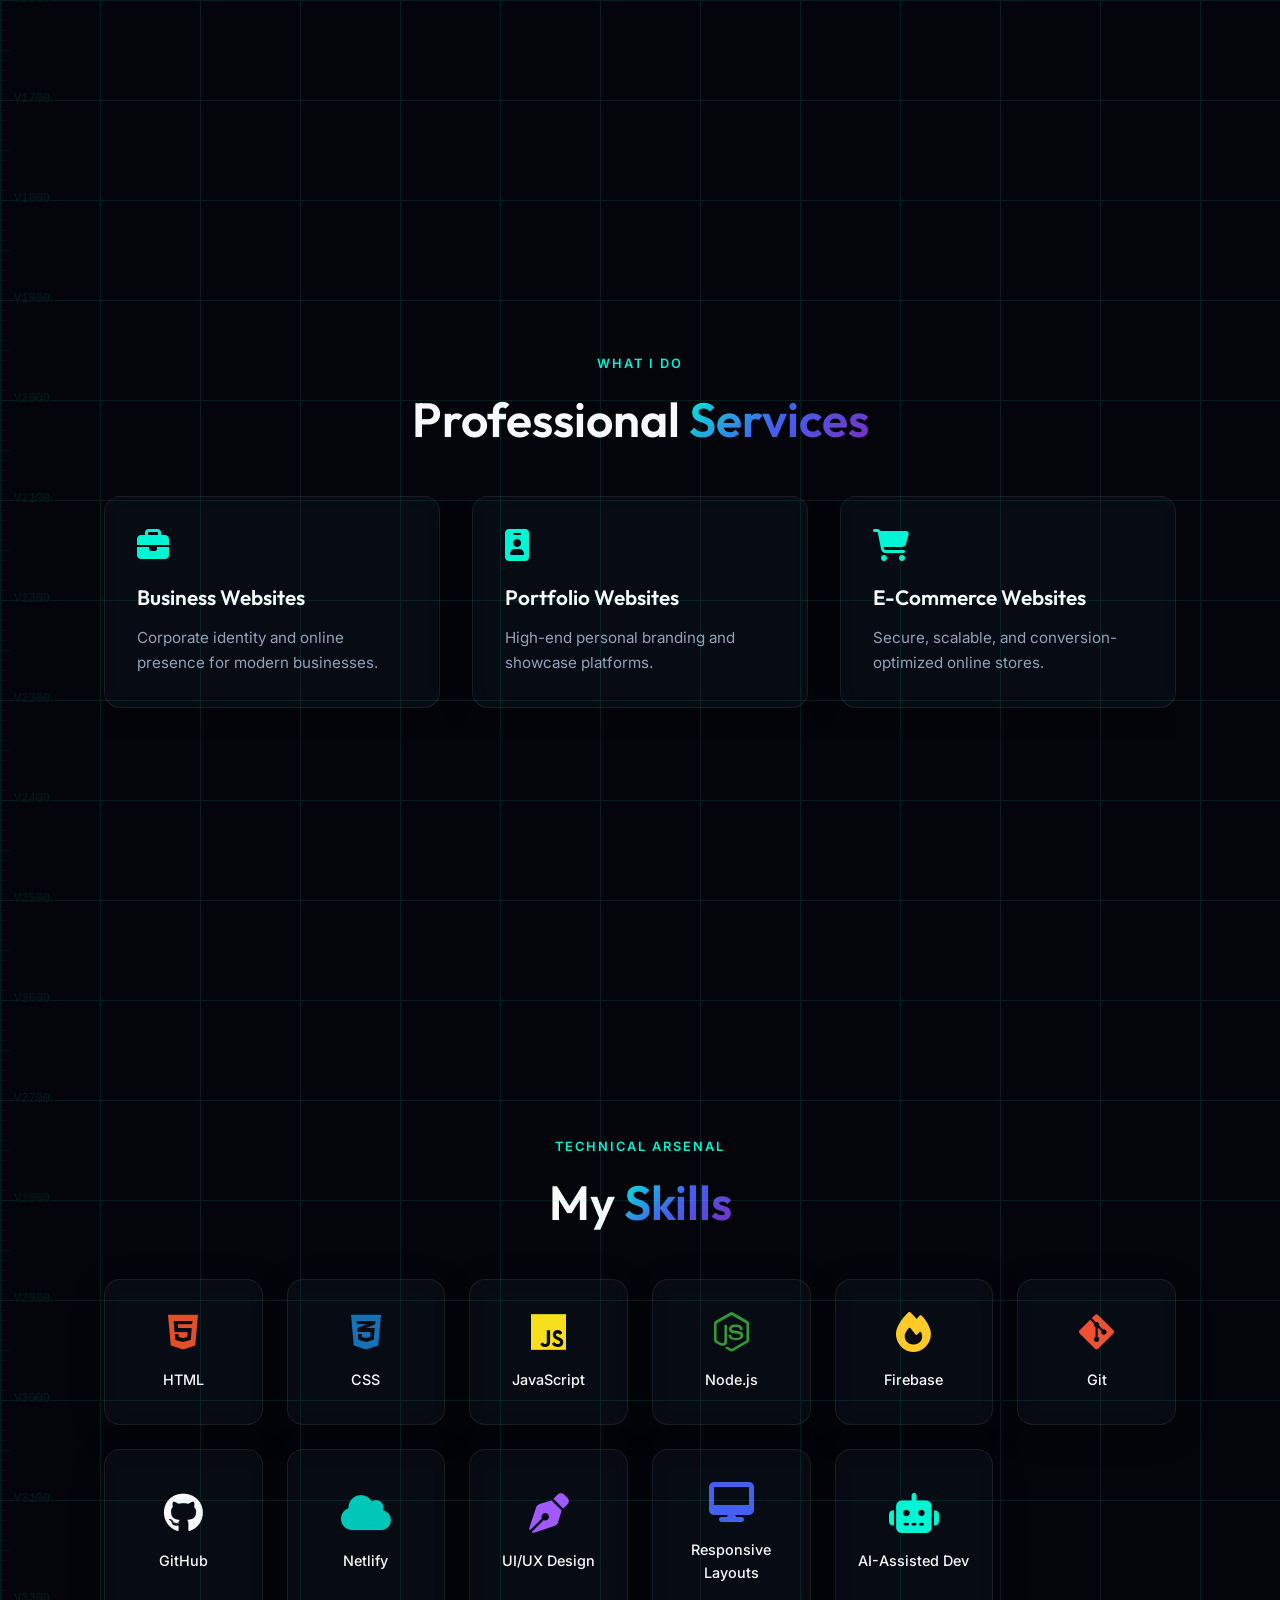
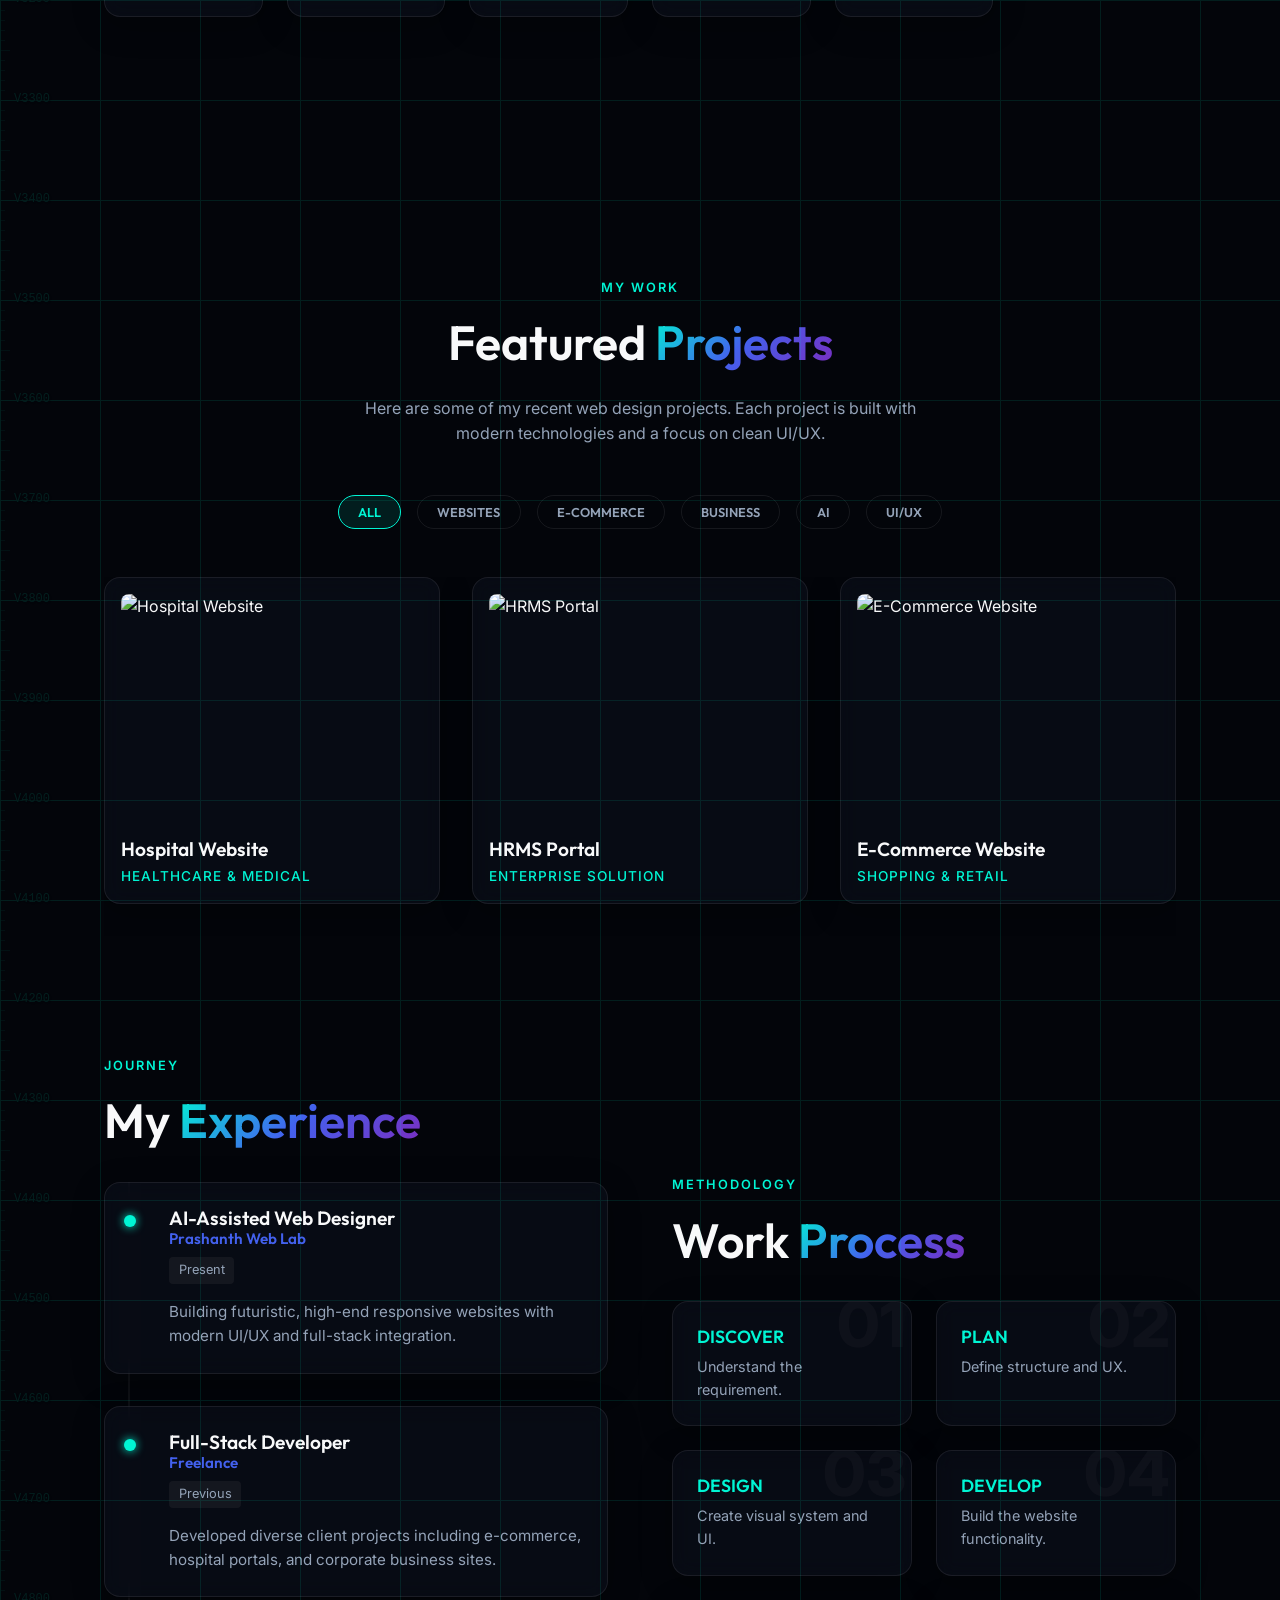
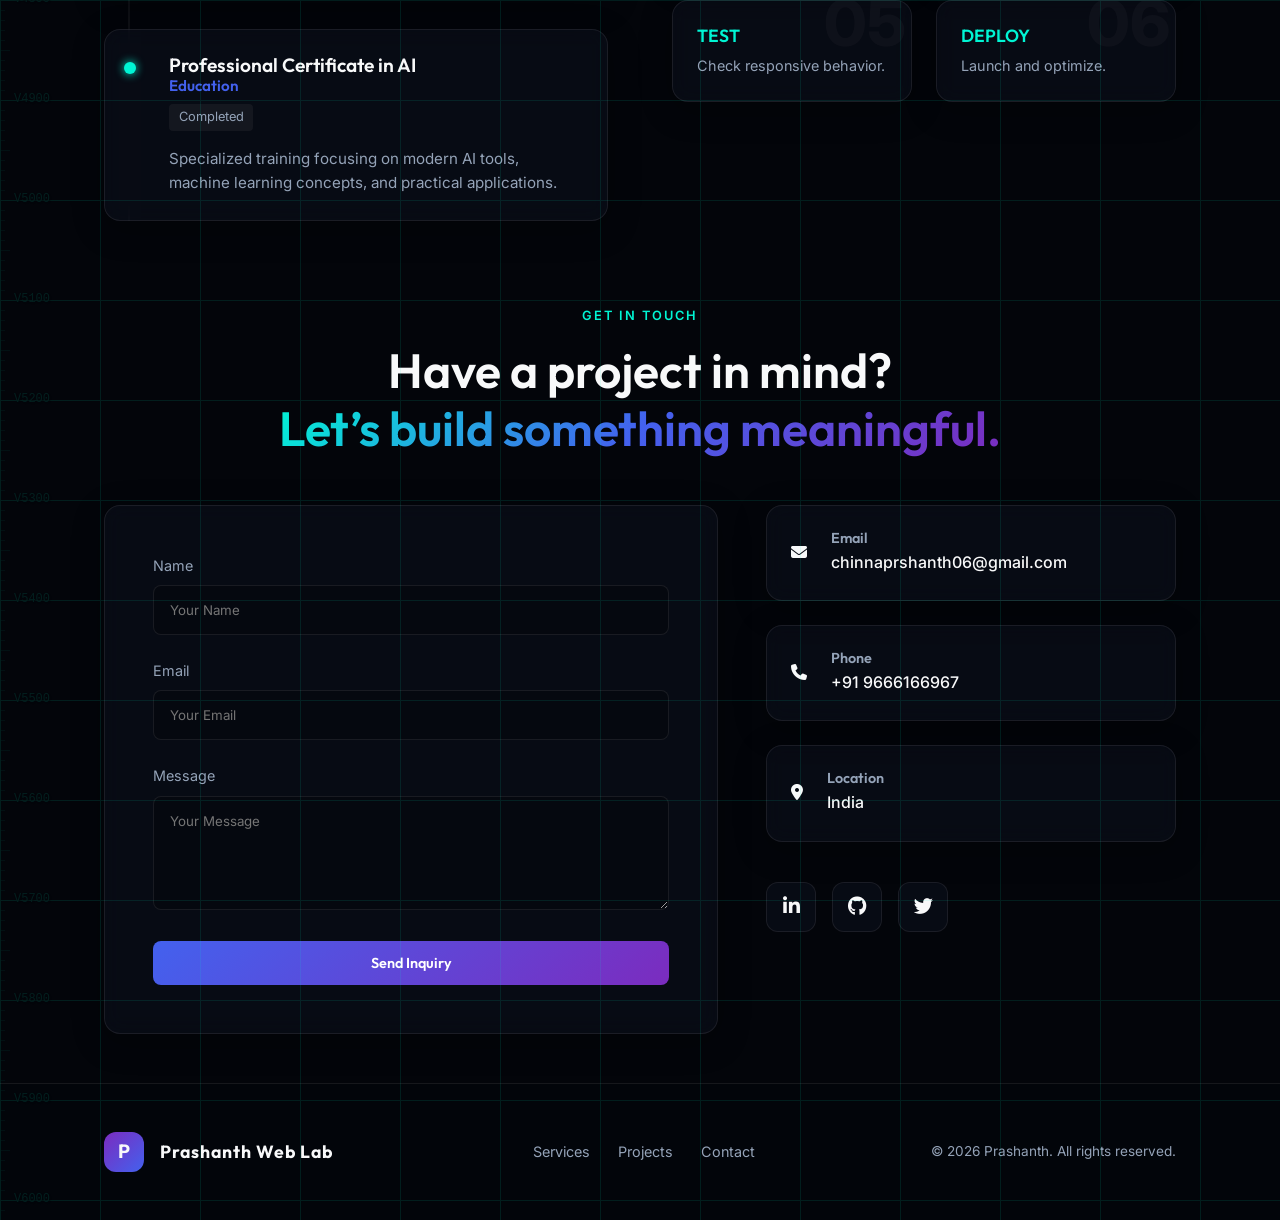
==== commit f3176688: "Restore photo to Hero section right side with bottom gradient fade mask like old version" ====
--- a/index.html
+++ b/index.html
@@ -79,15 +79,13 @@
                     <span><i class="fas fa-check-circle"></i> VFX / Creative Technology</span>
                 </div>
             </div>
+            
+            <img src="public/prashanth.png" alt="M. Prashanth Reddy" class="hero-image fade-in-scroll">
         </section>
 
         <!-- 2. About Section -->
         <section class="about section-padding" id="about">
-            <div class="container split-layout">
-                <div class="about-visual fade-in-scroll">
-                    <img src="public/prashanth.png" alt="M. Prashanth Reddy" class="profile-img">
-                </div>
-                
+            <div class="container text-center">
                 <div class="about-text fade-in-scroll">
                     <span class="section-badge">About Me</span>
                     <h2 class="section-title">Crafting Digital Experiences with <span class="text-gradient">Precision</span></h2>
--- a/styles.css
+++ b/styles.css
@@ -307,6 +307,7 @@
     text-align: center;
     padding-top: 70px;
     position: relative;
+    overflow: hidden;
 }
 
 .hero-content {
@@ -316,6 +317,21 @@
     flex-direction: column;
     align-items: center;
     gap: 1.5rem;
+    position: relative;
+    z-index: 10;
+}
+
+.hero-image {
+    position: absolute;
+    bottom: 0;
+    right: 5%;
+    height: 85vh;
+    max-height: 800px;
+    object-fit: contain;
+    z-index: 1;
+    mask-image: linear-gradient(to top, transparent 0%, black 25%);
+    -webkit-mask-image: linear-gradient(to top, transparent 0%, black 25%);
+    filter: drop-shadow(-10px 0 25px rgba(0, 245, 212, 0.2));
 }
 
 .badge {
@@ -393,23 +409,6 @@
 }
 
 /* --- About Section --- */
-
-.about-visual {
-    background: transparent !important;
-    border: none !important;
-    box-shadow: none !important;
-    padding: 0 !important;
-    margin: 0 !important;
-}
-
-.profile-img {
-    width: 100%;
-    display: block;
-    filter: drop-shadow(0 0 15px rgba(0, 245, 212, 0.5)) drop-shadow(0 0 30px rgba(112, 0, 255, 0.3));
-    background: transparent !important;
-    border: none !important;
-    box-shadow: none !important;
-}
 
 .about-bio {
     color: var(--text-muted);
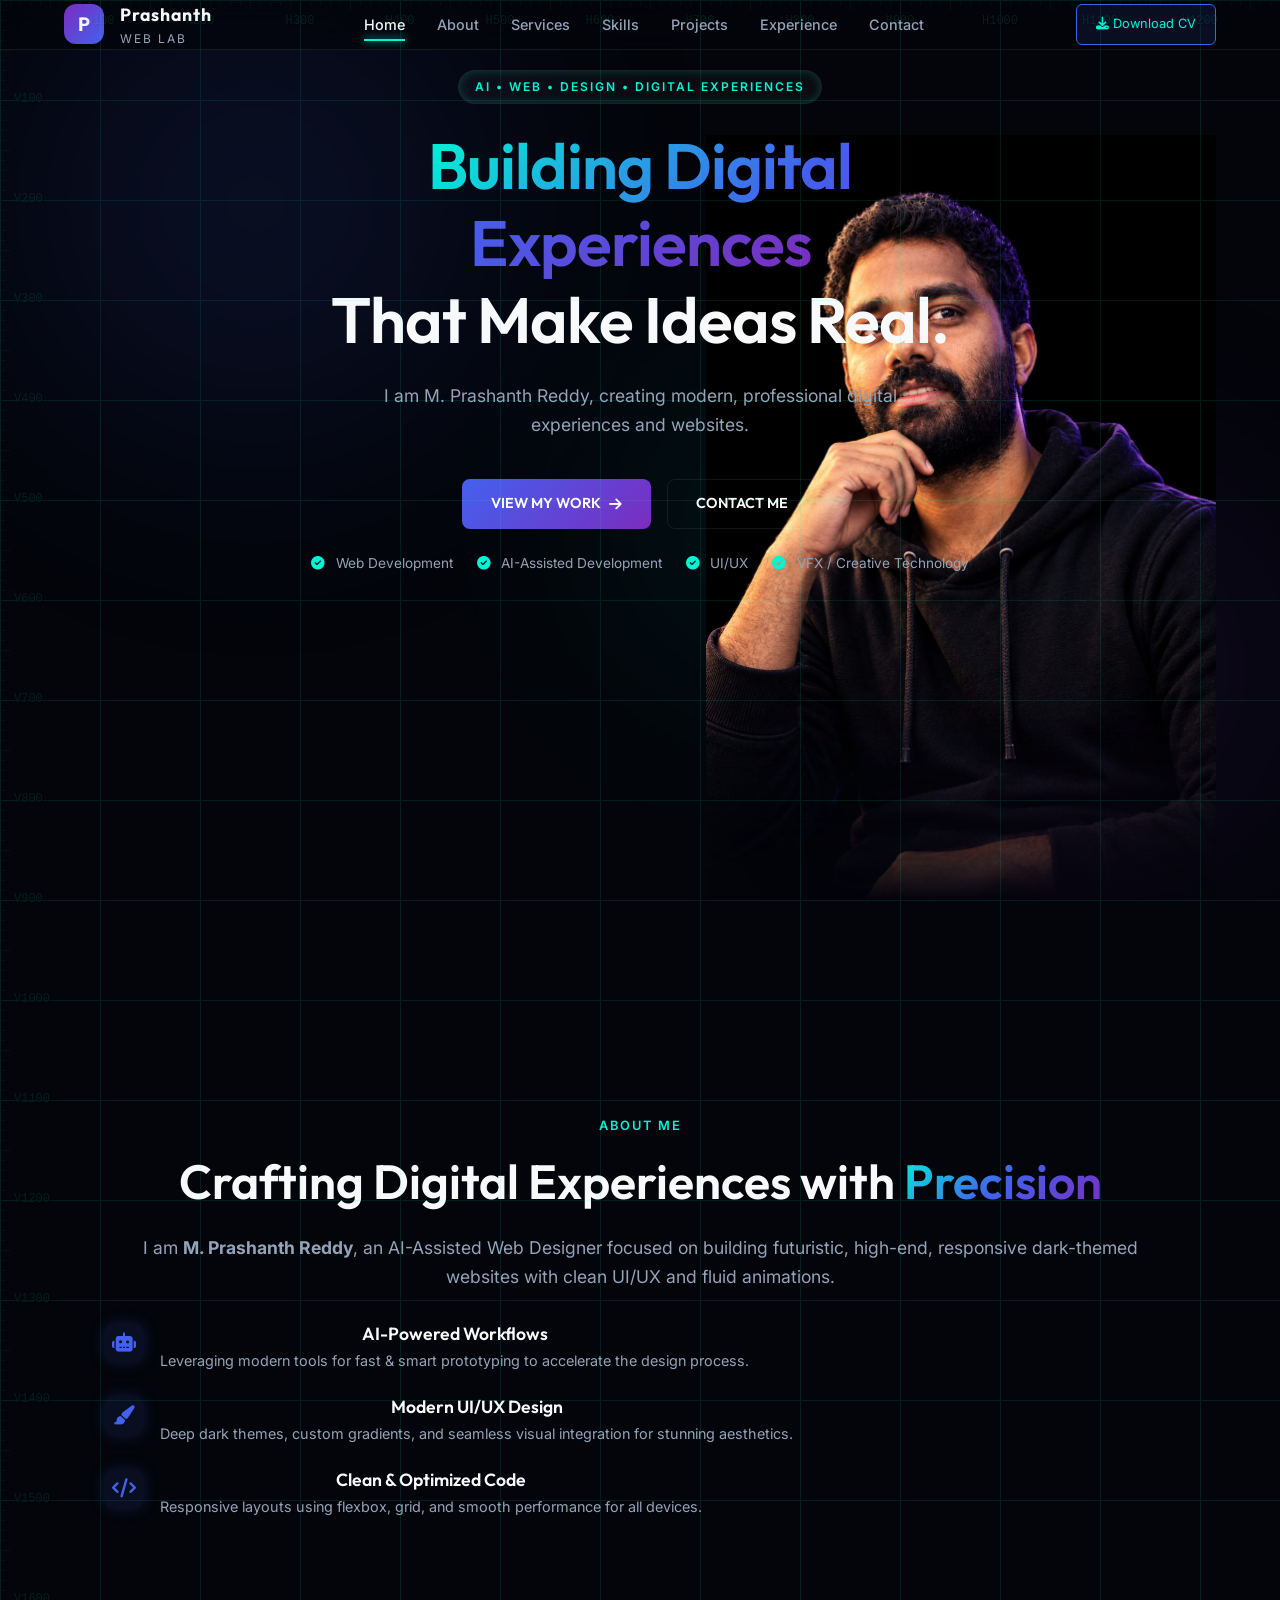
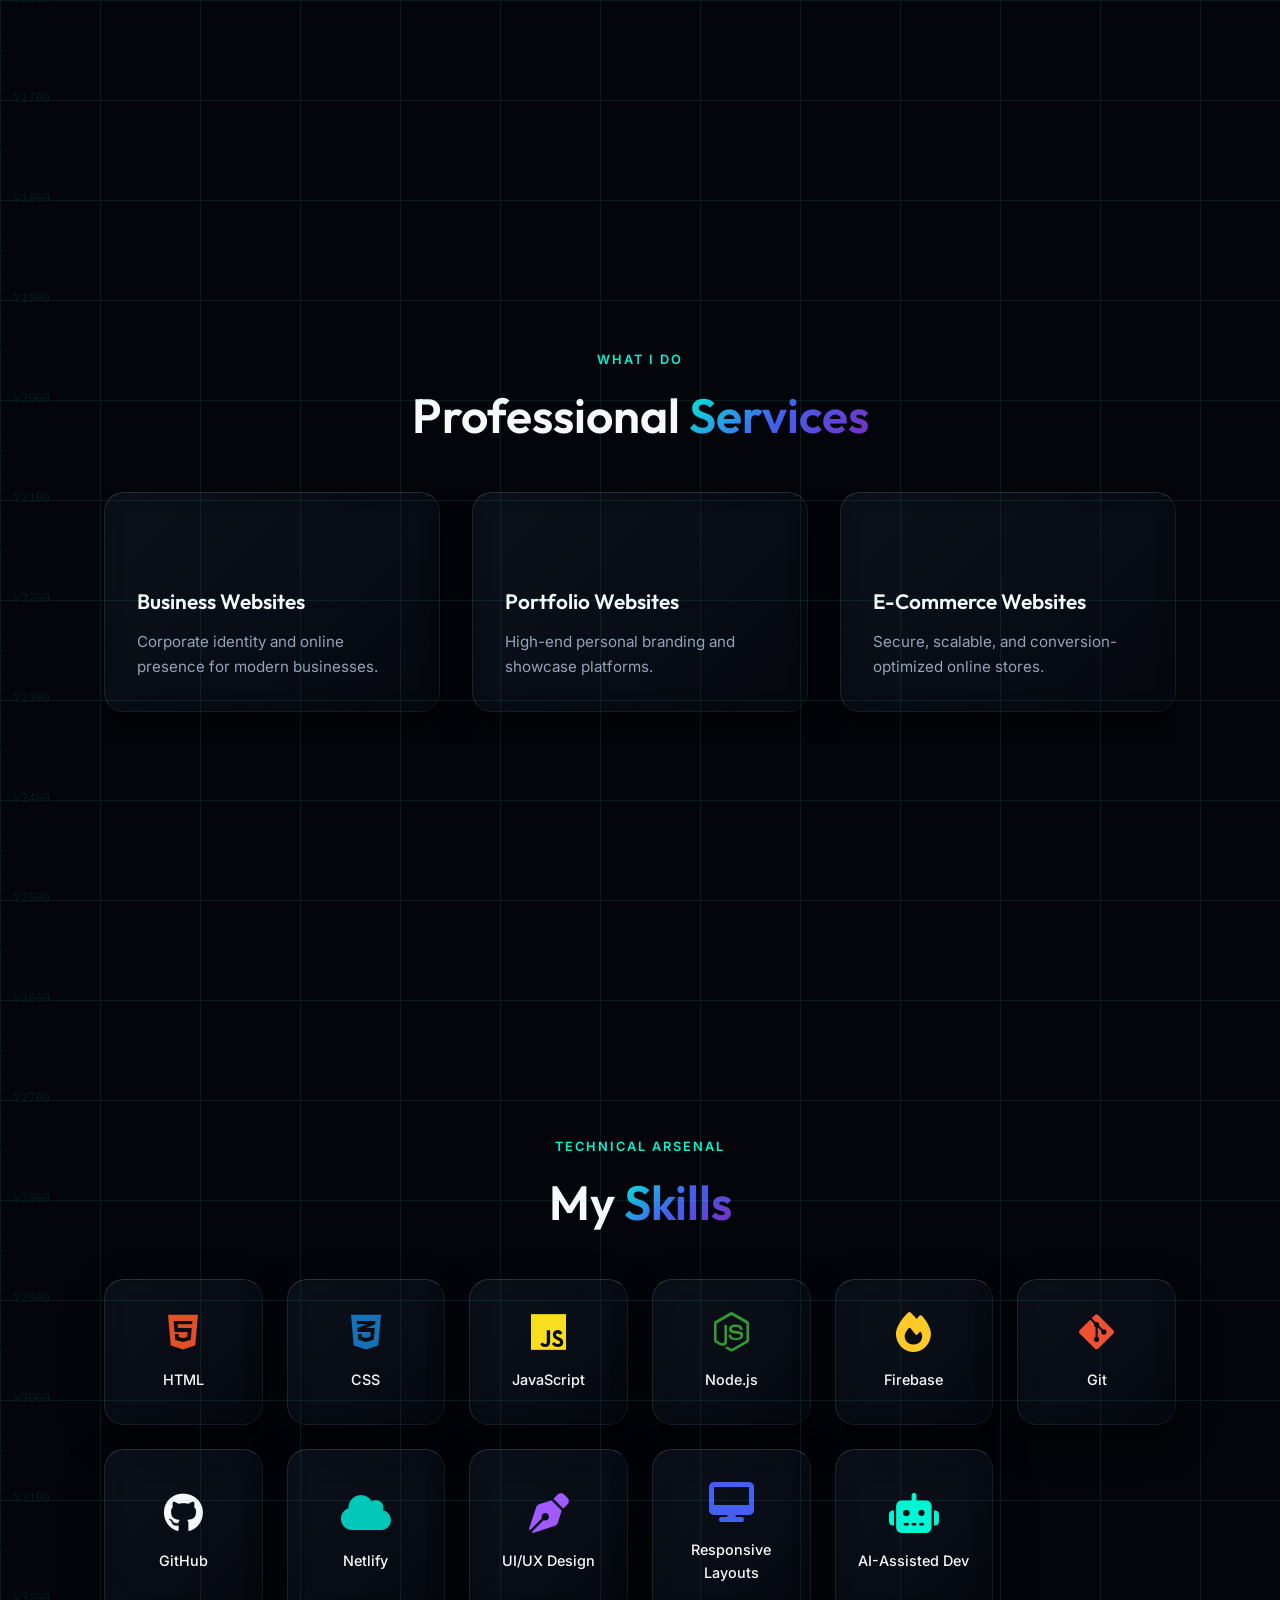
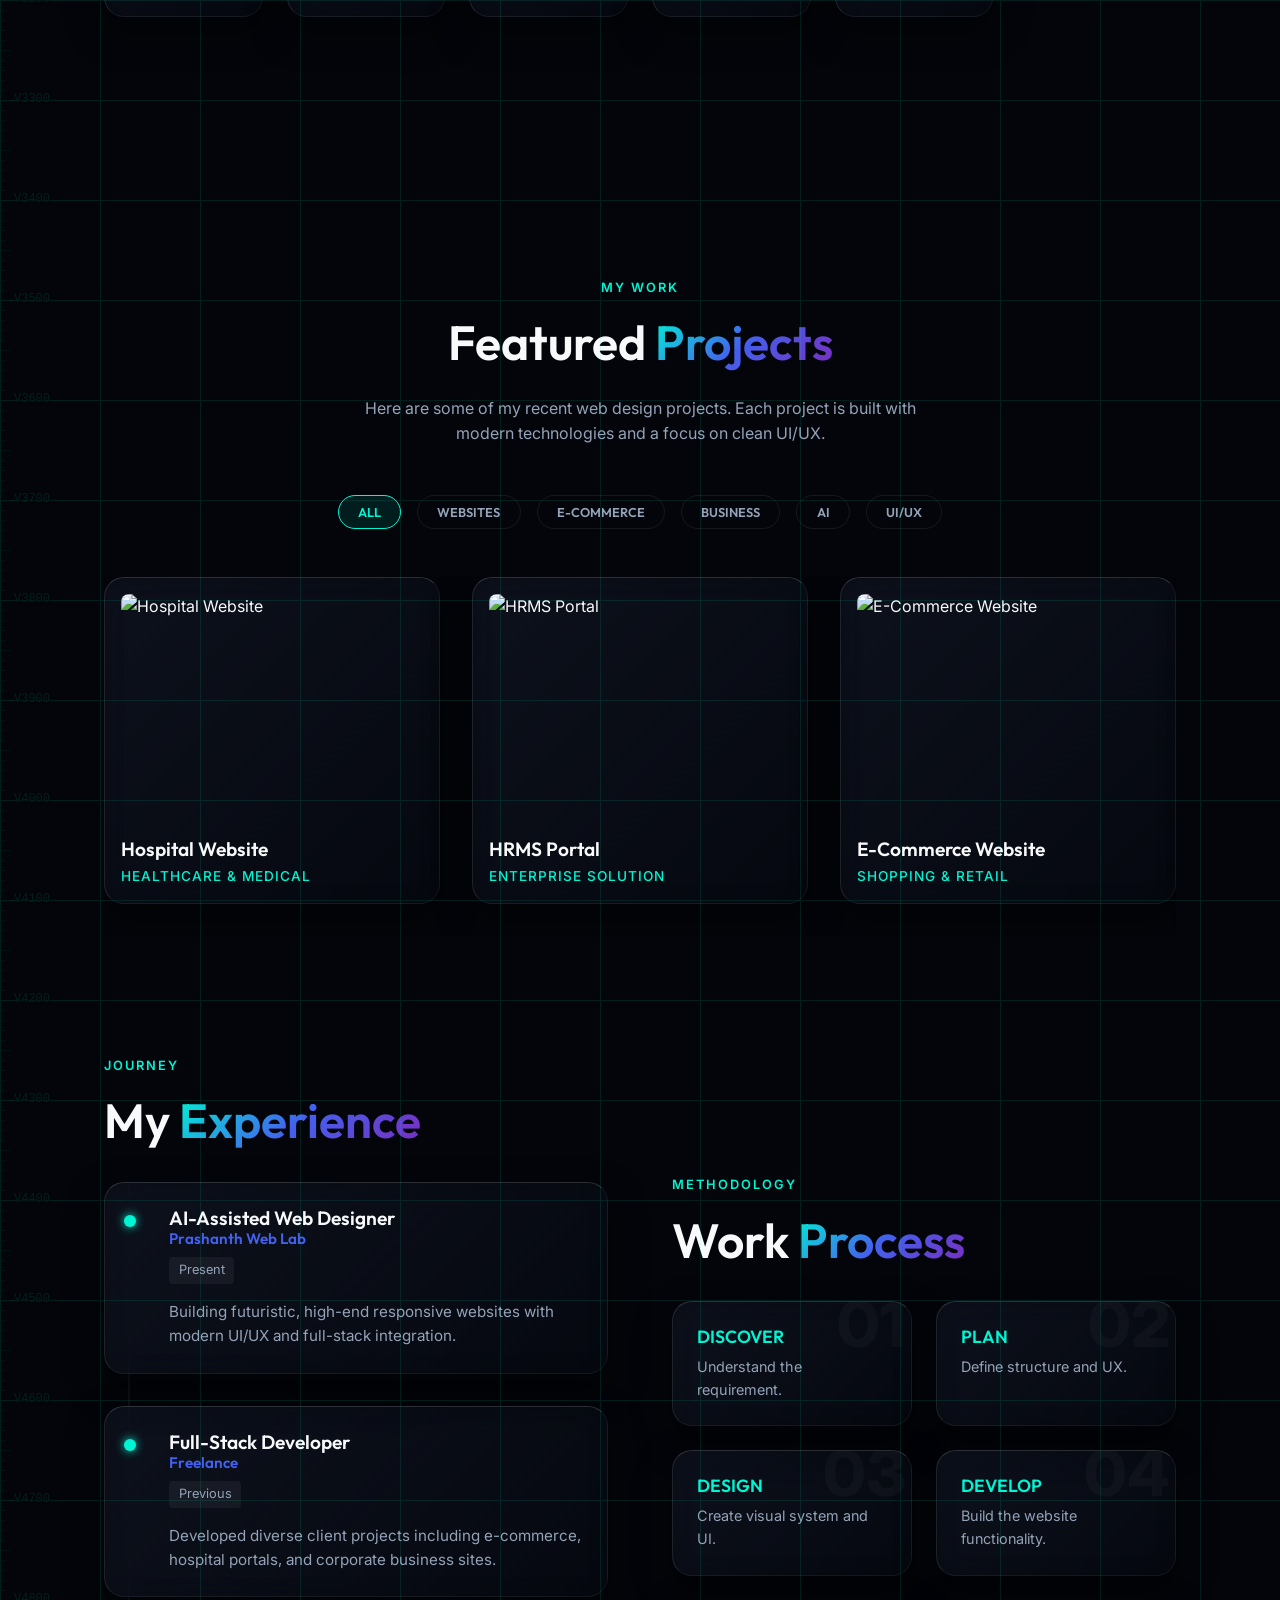
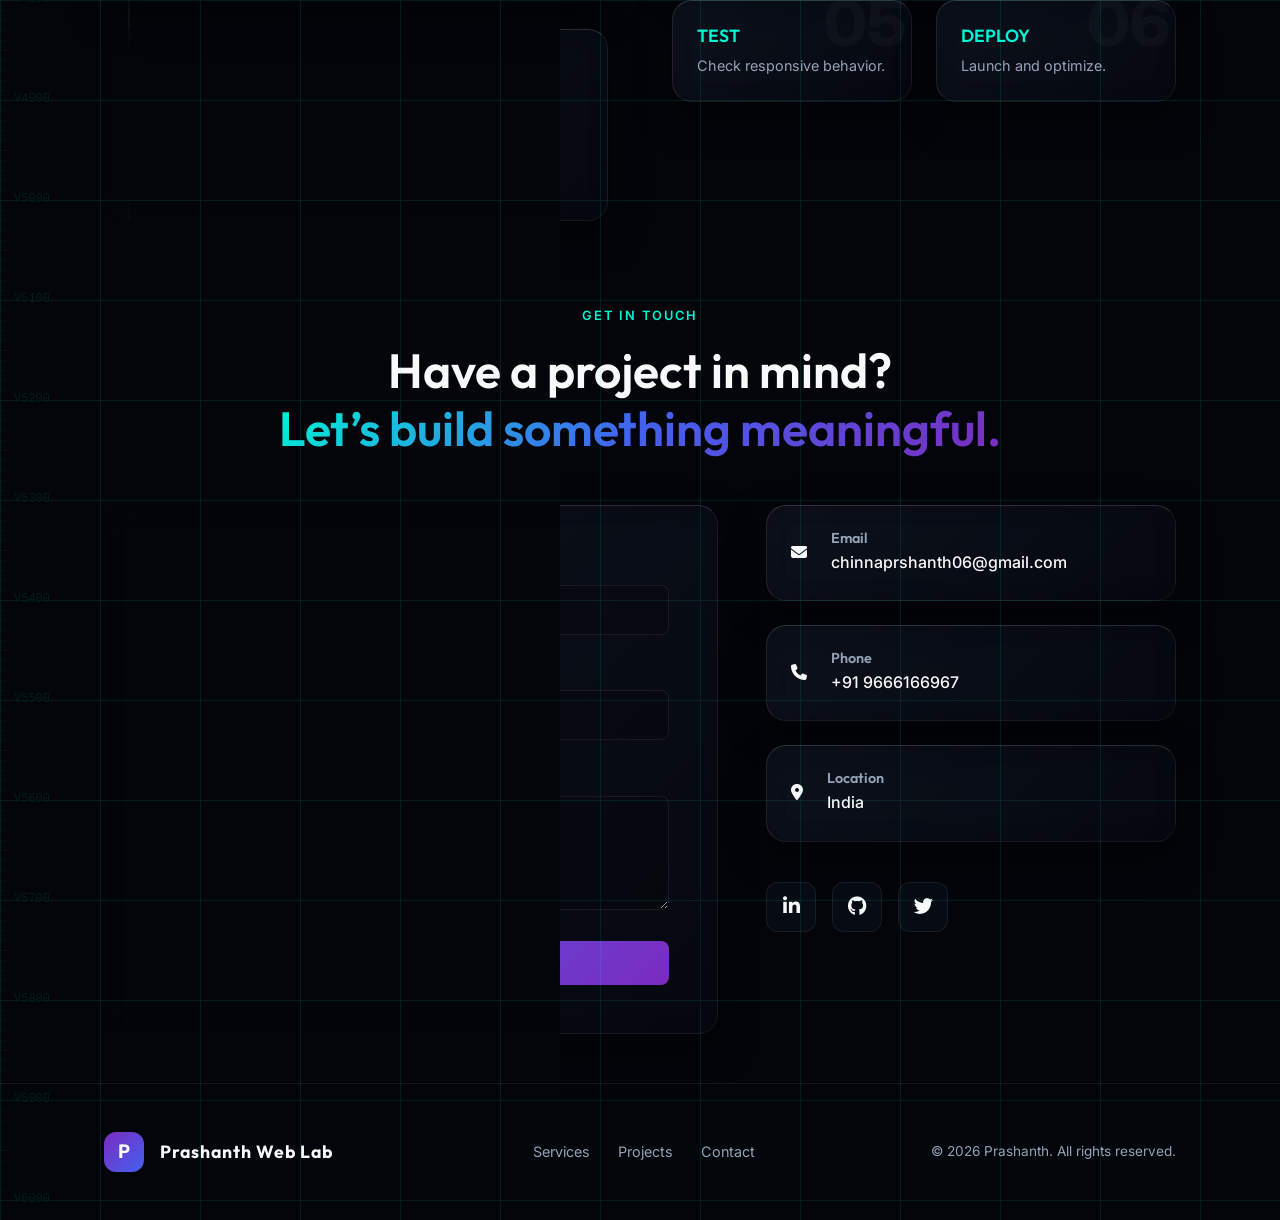
==== commit dcafc92d: "Implement global cinematic lighting, glassmorphism upgrades, and 3D tilt glare for Services and Proc" ====
--- a/index.html
+++ b/index.html
@@ -26,6 +26,13 @@
     <!-- 3D Background Canvas -->
     <canvas id="webgl-canvas"></canvas>
 
+    <!-- Ambient Cinematic Lighting Orbs -->
+    <div class="ambient-orbs">
+        <div class="orb orb-1"></div>
+        <div class="orb orb-2"></div>
+        <div class="orb orb-3"></div>
+    </div>
+
     <!-- Navigation -->
     <header class="header glass-nav">
         <div class="logo">
@@ -130,47 +137,47 @@
                 
                 <div class="services-grid">
                     <!-- Cards will be populated by JS or hardcoded here -->
-                    <div class="service-card glass-card fade-in-scroll" data-tilt>
+                    <div class="service-card glass-card fade-in-scroll" data-tilt data-tilt-glare="true" data-tilt-max-glare="0.3">
                         <i class="fas fa-briefcase"></i>
                         <h3>Business Websites</h3>
                         <p>Corporate identity and online presence for modern businesses.</p>
                     </div>
-                    <div class="service-card glass-card fade-in-scroll" data-tilt>
+                    <div class="service-card glass-card fade-in-scroll" data-tilt data-tilt-glare="true" data-tilt-max-glare="0.3">
                         <i class="fas fa-id-badge"></i>
                         <h3>Portfolio Websites</h3>
                         <p>High-end personal branding and showcase platforms.</p>
                     </div>
-                    <div class="service-card glass-card fade-in-scroll" data-tilt>
+                    <div class="service-card glass-card fade-in-scroll" data-tilt data-tilt-glare="true" data-tilt-max-glare="0.3">
                         <i class="fas fa-shopping-cart"></i>
                         <h3>E-Commerce Websites</h3>
                         <p>Secure, scalable, and conversion-optimized online stores.</p>
                     </div>
-                    <div class="service-card glass-card fade-in-scroll" data-tilt>
+                    <div class="service-card glass-card fade-in-scroll" data-tilt data-tilt-glare="true" data-tilt-max-glare="0.3">
                         <i class="fas fa-robot"></i>
                         <h3>AI-Powered Websites</h3>
                         <p>Intelligent digital experiences driven by modern AI workflows.</p>
                     </div>
-                    <div class="service-card glass-card fade-in-scroll" data-tilt>
+                    <div class="service-card glass-card fade-in-scroll" data-tilt data-tilt-glare="true" data-tilt-max-glare="0.3">
                         <i class="fas fa-pen-nib"></i>
                         <h3>UI/UX Design</h3>
                         <p>Intuitive, accessible, and premium user interfaces.</p>
                     </div>
-                    <div class="service-card glass-card fade-in-scroll" data-tilt>
+                    <div class="service-card glass-card fade-in-scroll" data-tilt data-tilt-glare="true" data-tilt-max-glare="0.3">
                         <i class="fas fa-mobile-alt"></i>
                         <h3>Responsive Web Dev</h3>
                         <p>Fluid layouts that perform flawlessly on all devices.</p>
                     </div>
-                    <div class="service-card glass-card fade-in-scroll" data-tilt>
+                    <div class="service-card glass-card fade-in-scroll" data-tilt data-tilt-glare="true" data-tilt-max-glare="0.3">
                         <i class="fas fa-rocket"></i>
                         <h3>Website Deployment</h3>
                         <p>Secure hosting, domain setup, and performance optimization.</p>
                     </div>
-                    <div class="service-card glass-card fade-in-scroll" data-tilt>
+                    <div class="service-card glass-card fade-in-scroll" data-tilt data-tilt-glare="true" data-tilt-max-glare="0.3">
                         <i class="fas fa-sync-alt"></i>
                         <h3>Website Maintenance</h3>
                         <p>Continuous updates, security, and technical support.</p>
                     </div>
-                    <div class="service-card glass-card fade-in-scroll" data-tilt>
+                    <div class="service-card glass-card fade-in-scroll" data-tilt data-tilt-glare="true" data-tilt-max-glare="0.3">
                         <i class="fas fa-magic"></i>
                         <h3>VFX / Creative Tech</h3>
                         <p>Advanced visual effects and immersive digital interactions.</p>
@@ -264,32 +271,32 @@
                     <h2 class="section-title">Work <span class="text-gradient">Process</span></h2>
                     
                     <div class="process-grid">
-                        <div class="process-card glass-card" data-tilt>
+                        <div class="process-card glass-card" data-tilt data-tilt-glare="true" data-tilt-max-glare="0.3">
                             <span class="process-num">01</span>
                             <h3>DISCOVER</h3>
                             <p>Understand the requirement.</p>
                         </div>
-                        <div class="process-card glass-card" data-tilt>
+                        <div class="process-card glass-card" data-tilt data-tilt-glare="true" data-tilt-max-glare="0.3">
                             <span class="process-num">02</span>
                             <h3>PLAN</h3>
                             <p>Define structure and UX.</p>
                         </div>
-                        <div class="process-card glass-card" data-tilt>
+                        <div class="process-card glass-card" data-tilt data-tilt-glare="true" data-tilt-max-glare="0.3">
                             <span class="process-num">03</span>
                             <h3>DESIGN</h3>
                             <p>Create visual system and UI.</p>
                         </div>
-                        <div class="process-card glass-card" data-tilt>
+                        <div class="process-card glass-card" data-tilt data-tilt-glare="true" data-tilt-max-glare="0.3">
                             <span class="process-num">04</span>
                             <h3>DEVELOP</h3>
                             <p>Build the website functionality.</p>
                         </div>
-                        <div class="process-card glass-card" data-tilt>
+                        <div class="process-card glass-card" data-tilt data-tilt-glare="true" data-tilt-max-glare="0.3">
                             <span class="process-num">05</span>
                             <h3>TEST</h3>
                             <p>Check responsive behavior.</p>
                         </div>
-                        <div class="process-card glass-card" data-tilt>
+                        <div class="process-card glass-card" data-tilt data-tilt-glare="true" data-tilt-max-glare="0.3">
                             <span class="process-num">06</span>
                             <h3>DEPLOY</h3>
                             <p>Launch and optimize.</p>
--- a/styles.css
+++ b/styles.css
@@ -56,6 +56,55 @@
     pointer-events: none;
 }
 
+/* --- Ambient Cinematic Lighting Orbs --- */
+.ambient-orbs {
+    position: fixed;
+    top: 0;
+    left: 0;
+    width: 100vw;
+    height: 100vh;
+    pointer-events: none;
+    z-index: -1;
+    overflow: hidden;
+}
+.orb {
+    position: absolute;
+    border-radius: 50%;
+    filter: blur(100px);
+    opacity: 0.15;
+    animation: float 20s infinite ease-in-out alternate;
+}
+.orb-1 {
+    width: 60vw;
+    height: 60vw;
+    background: radial-gradient(circle, var(--electric-blue) 0%, transparent 70%);
+    top: -20vh;
+    left: -10vw;
+    animation-delay: 0s;
+}
+.orb-2 {
+    width: 50vw;
+    height: 50vw;
+    background: radial-gradient(circle, var(--violet) 0%, transparent 70%);
+    bottom: -10vh;
+    right: -10vw;
+    animation-delay: -5s;
+    animation-direction: alternate-reverse;
+}
+.orb-3 {
+    width: 40vw;
+    height: 40vw;
+    background: radial-gradient(circle, var(--cyan) 0%, transparent 70%);
+    top: 30vh;
+    left: 40vw;
+    animation-delay: -10s;
+    opacity: 0.08;
+}
+
+@keyframes float {
+    0% { transform: translate(0, 0) scale(1); }
+    100% { transform: translate(5vw, 5vh) scale(1.1); }
+}
 /* --- Typography --- */
 h1, h2, h3, h4, h5, h6 {
     font-family: var(--font-heading);
@@ -123,12 +172,16 @@
 }
 
 .glass-card {
-    background: var(--glass-bg);
-    backdrop-filter: blur(10px);
-    -webkit-backdrop-filter: blur(10px);
-    border: 1px solid var(--glass-border);
-    border-radius: 16px;
-    box-shadow: 0 8px 32px 0 rgba(0, 0, 0, 0.3);
+    background: linear-gradient(135deg, rgba(20, 25, 40, 0.6) 0%, rgba(10, 15, 25, 0.4) 100%);
+    backdrop-filter: blur(16px);
+    -webkit-backdrop-filter: blur(16px);
+    border: 1px solid rgba(255, 255, 255, 0.05);
+    border-top: 1px solid rgba(255, 255, 255, 0.15);
+    border-left: 1px solid rgba(255, 255, 255, 0.1);
+    border-radius: 20px;
+    box-shadow: 0 15px 35px rgba(0, 0, 0, 0.5), inset 0 0 20px rgba(0, 0, 0, 0.2);
+    transform-style: preserve-3d;
+    transition: var(--transition);
 }
 
 /* --- Header / Nav --- */
@@ -477,25 +530,36 @@
 }
 
 .service-card i {
-    font-size: 2rem;
+    font-size: 2.5rem;
     color: var(--cyan);
     margin-bottom: 1.5rem;
     display: inline-block;
+    transition: var(--transition);
+    transform: translateZ(30px);
+    filter: drop-shadow(0 0 10px rgba(0, 245, 212, 0.5));
 }
 
 .service-card h3 {
     margin-bottom: 1rem;
     font-size: 1.3rem;
+    transform: translateZ(20px);
 }
 
 .service-card p {
     color: var(--text-muted);
     font-size: 0.95rem;
+    transform: translateZ(10px);
 }
 
 .service-card:hover {
-    border-color: rgba(0, 245, 212, 0.3);
-    box-shadow: 0 10px 30px rgba(0,0,0,0.5), 0 0 20px rgba(0, 245, 212, 0.1) inset;
+    border-color: var(--electric-blue);
+    box-shadow: 0 15px 40px rgba(0,0,0,0.6), 0 0 30px rgba(67, 97, 238, 0.2) inset, 0 0 15px rgba(0, 245, 212, 0.1);
+    transform: translateY(-10px);
+}
+
+.service-card:hover i {
+    color: var(--electric-blue);
+    filter: drop-shadow(0 0 15px rgba(67, 97, 238, 0.8));
 }
 
 /* --- Skills Grid --- */
@@ -745,17 +809,38 @@
     font-weight: 800;
     color: rgba(255,255,255,0.03);
     line-height: 1;
+    transition: var(--transition);
 }
 
 .process-card h3 {
     font-size: 1.1rem;
     margin-bottom: 0.5rem;
     color: var(--cyan);
+    transform: translateZ(20px);
+    transition: var(--transition);
 }
 
 .process-card p {
     font-size: 0.9rem;
     color: var(--text-muted);
+    transform: translateZ(10px);
+    transition: var(--transition);
+}
+
+.process-card:hover {
+    border-color: var(--violet);
+    box-shadow: 0 15px 40px rgba(0,0,0,0.6), 0 0 30px rgba(123, 44, 191, 0.2) inset, 0 0 15px rgba(123, 44, 191, 0.4);
+    transform: translateY(-5px);
+}
+
+.process-card:hover h3 {
+    color: #fff;
+    text-shadow: 0 0 10px var(--cyan);
+}
+
+.process-card:hover .process-num {
+    color: rgba(123, 44, 191, 0.2);
+    transform: translateZ(30px) scale(1.1);
 }
 
 /* --- Contact Section --- */
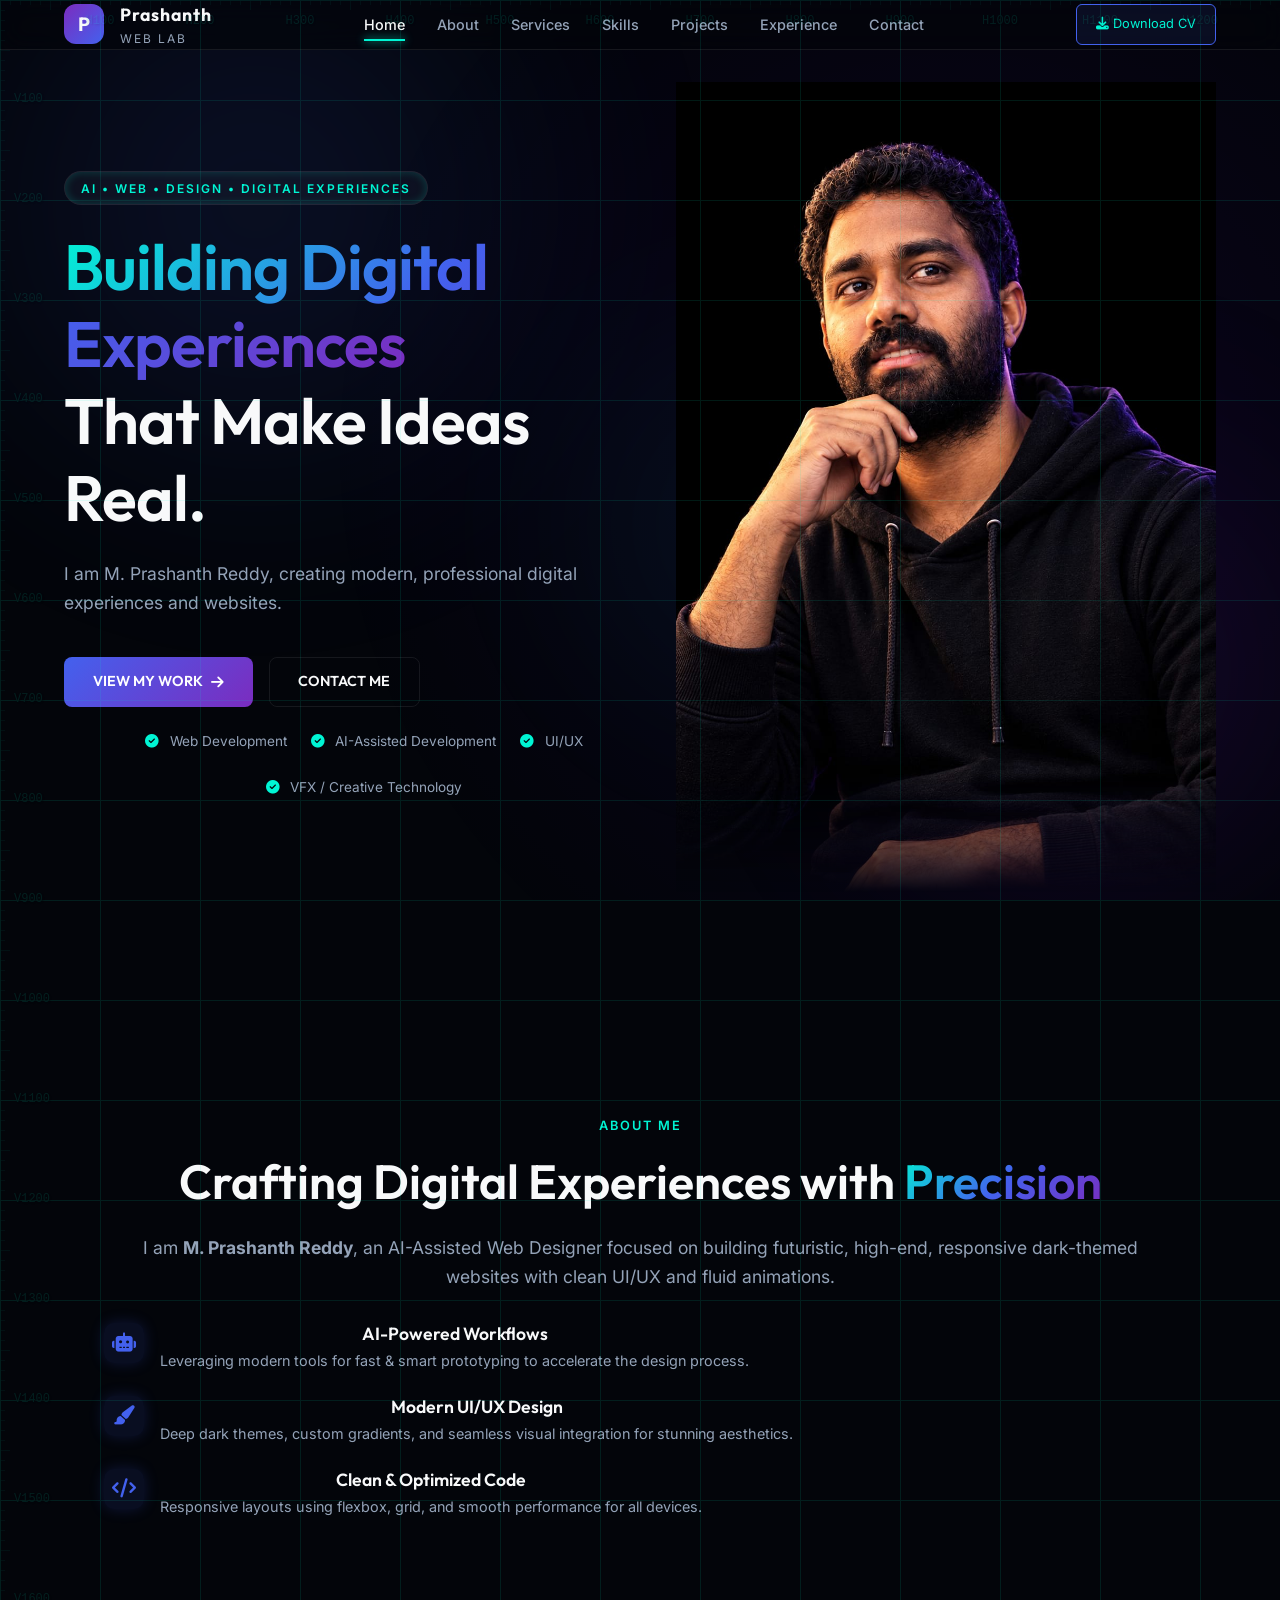
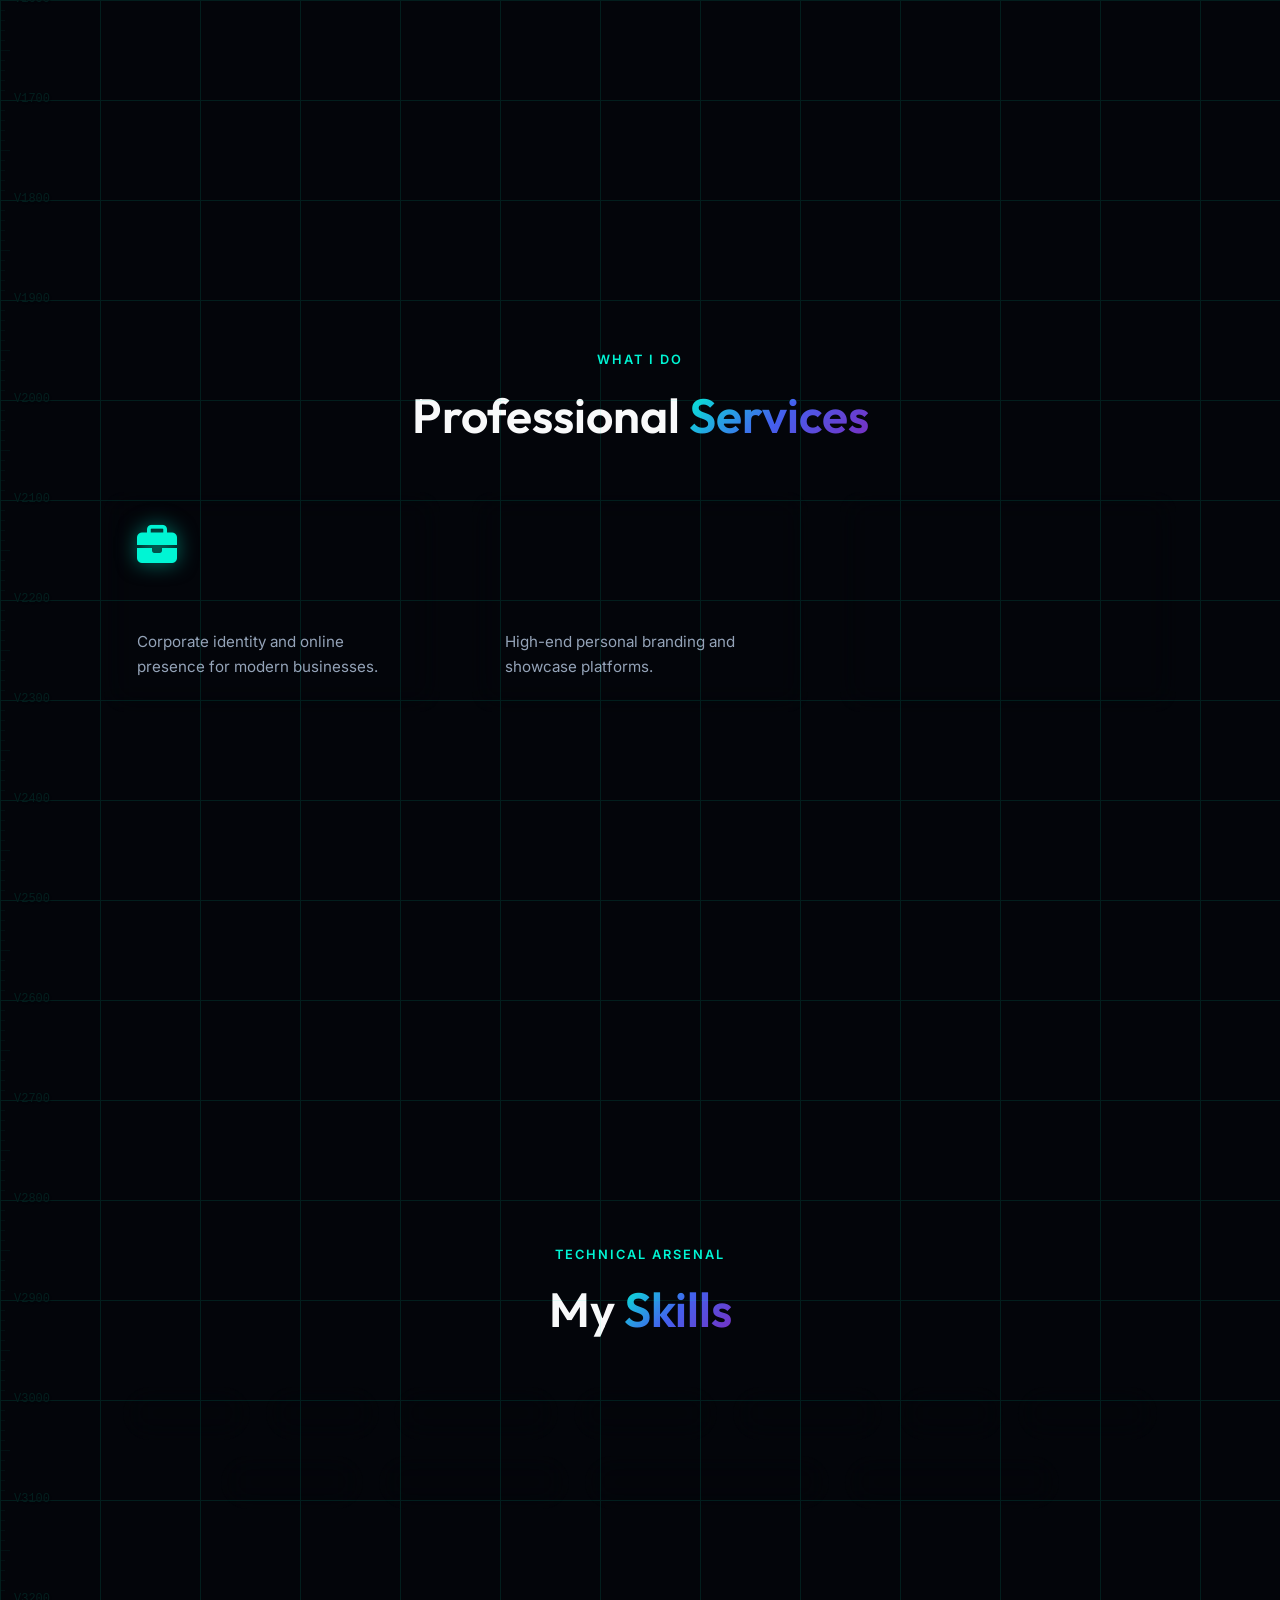
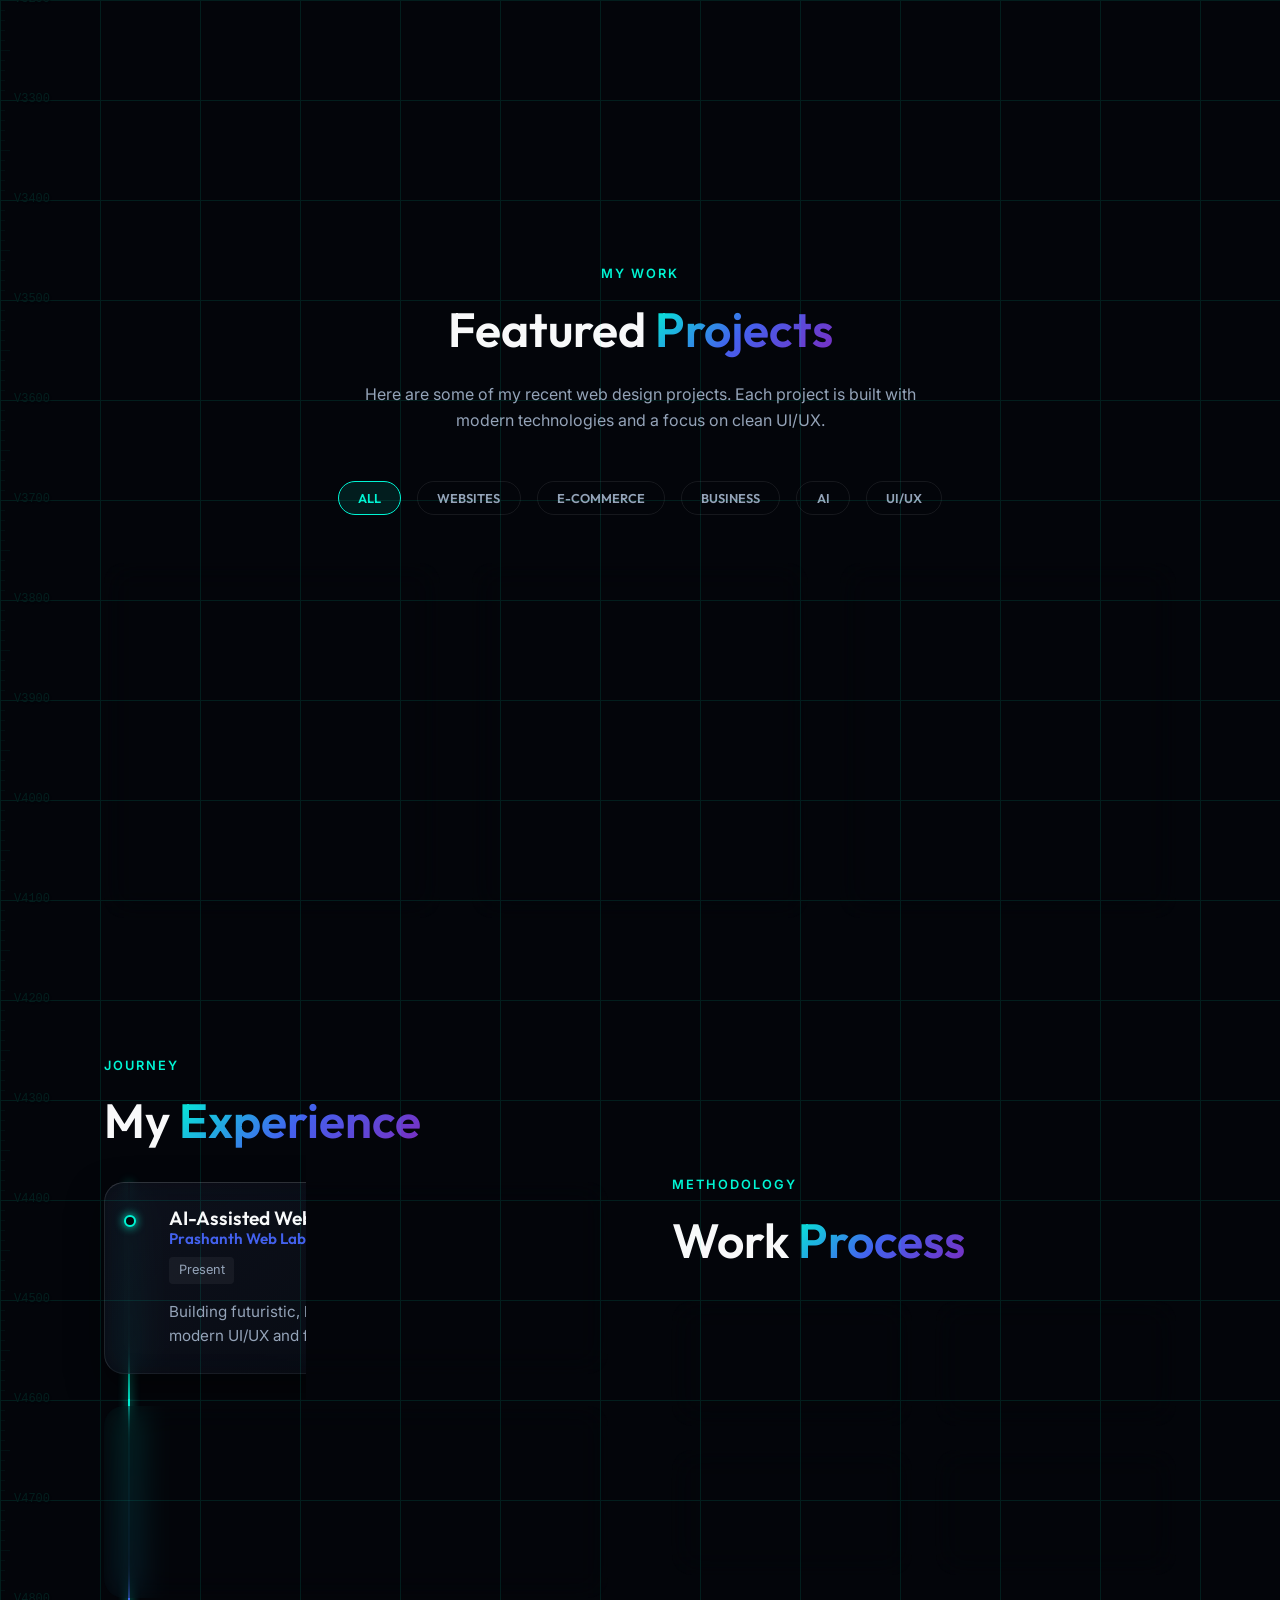
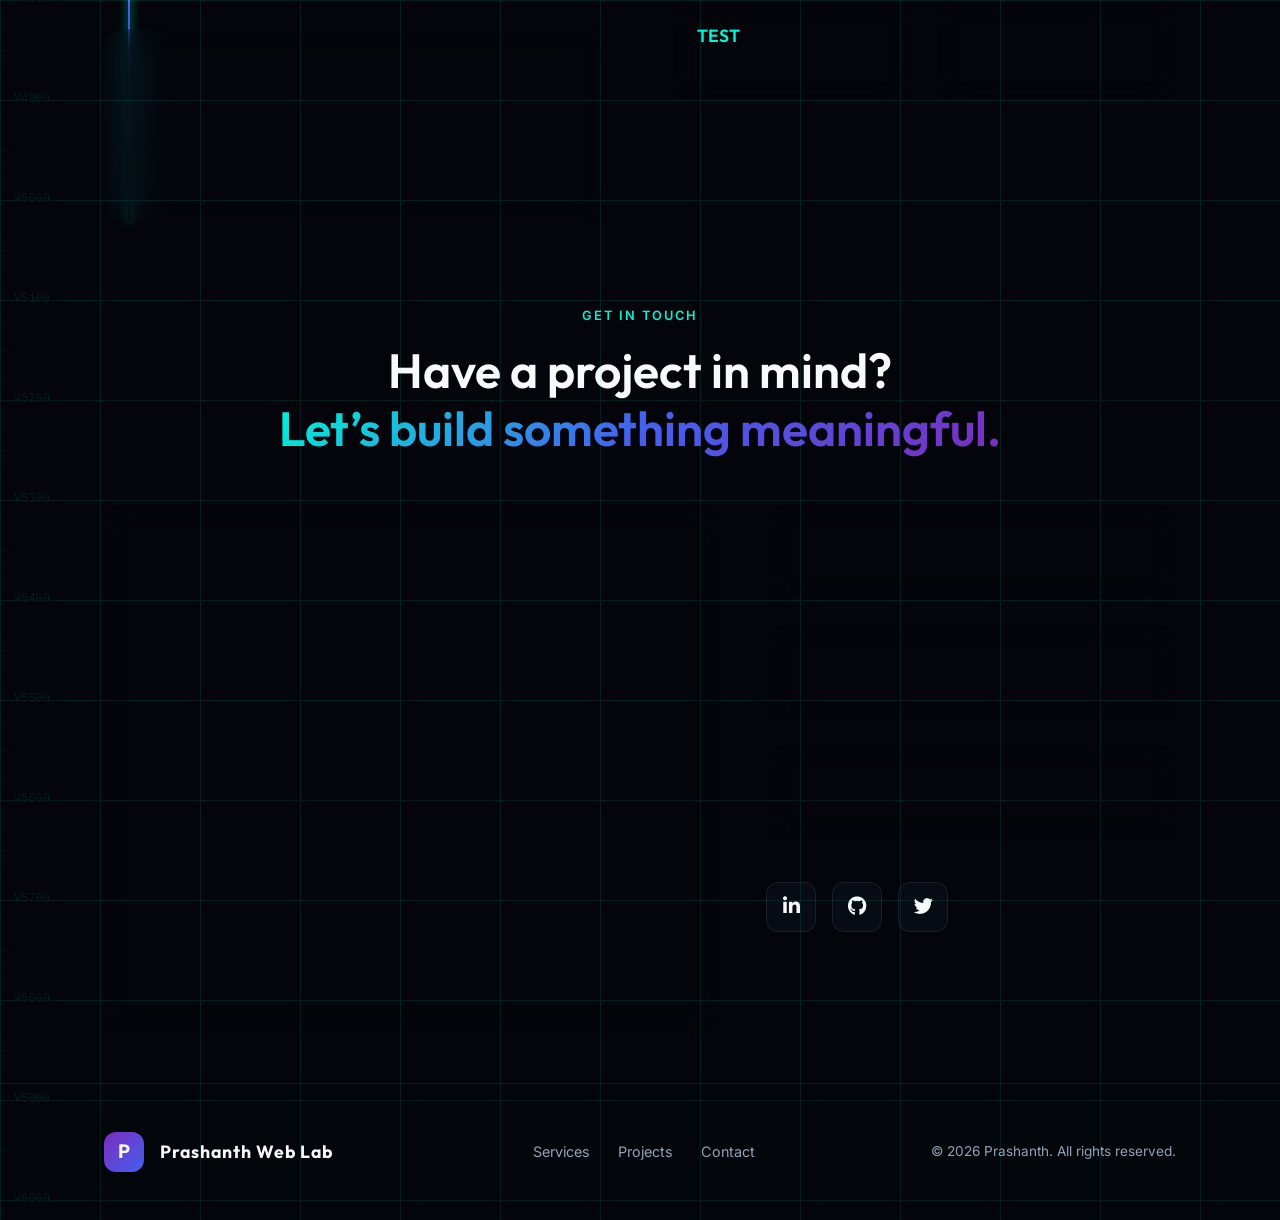
==== commit 45206cfc: "Update hero section to split layout and add parallax profile photo cutout without any box" ====
--- a/index.html
+++ b/index.html
@@ -87,7 +87,9 @@
                 </div>
             </div>
             
-            <img src="public/prashanth.png" alt="M. Prashanth Reddy" class="hero-image fade-in-scroll">
+            <div class="hero-image-parallax">
+                <img src="public/prashanth.png" alt="M. Prashanth Reddy" class="hero-image fade-in-scroll">
+            </div>
         </section>
 
         <!-- 2. About Section -->
--- a/styles.css
+++ b/styles.css
@@ -355,36 +355,58 @@
 .hero {
     min-height: 100vh;
     display: flex;
-    flex-direction: column;
     align-items: center;
-    text-align: center;
+    justify-content: flex-start;
     padding-top: 70px;
+    padding-left: 5%;
     position: relative;
     overflow: hidden;
+    background: radial-gradient(circle at 75% 50%, rgba(112, 0, 255, 0.08), transparent 60%);
 }
 
 .hero-content {
-    max-width: 800px;
-    padding: 0 5%;
+    max-width: 600px;
     display: flex;
     flex-direction: column;
-    align-items: center;
+    align-items: flex-start;
+    text-align: left;
     gap: 1.5rem;
     position: relative;
     z-index: 10;
 }
 
-.hero-image {
+.hero-image-parallax {
     position: absolute;
     bottom: 0;
     right: 5%;
-    height: 85vh;
-    max-height: 800px;
+    z-index: 1;
+    transition: transform 0.1s ease-out;
+}
+
+.hero-image {
+    height: 90vh;
+    max-height: 850px;
     object-fit: contain;
-    z-index: 1;
-    mask-image: linear-gradient(to top, transparent 0%, black 25%);
-    -webkit-mask-image: linear-gradient(to top, transparent 0%, black 25%);
-    filter: drop-shadow(-10px 0 25px rgba(0, 245, 212, 0.2));
+    mask-image: linear-gradient(to top, transparent 0%, black 15%);
+    -webkit-mask-image: linear-gradient(to top, transparent 0%, black 15%);
+    filter: drop-shadow(-15px 0 35px rgba(112, 0, 255, 0.3)) drop-shadow(15px 0 35px rgba(0, 245, 212, 0.2));
+    animation: natural-float 8s ease-in-out infinite;
+    transition: transform 0.5s ease-out, filter 0.5s ease-out;
+    transform-origin: bottom center;
+}
+
+.hero-image:hover {
+    transform: scale(1.02) translateY(-10px);
+    filter: drop-shadow(-15px 0 45px rgba(112, 0, 255, 0.5)) drop-shadow(15px 0 45px rgba(0, 245, 212, 0.4)) brightness(1.05);
+}
+
+@keyframes natural-float {
+    0%, 100% {
+        transform: translateY(0) rotate(0deg);
+    }
+    50% {
+        transform: translateY(-15px) rotate(0.5deg);
+    }
 }
 
 .badge {
@@ -564,37 +586,43 @@
 
 /* --- Skills Grid --- */
 .skills-grid {
-    display: grid;
-    grid-template-columns: repeat(auto-fit, minmax(140px, 1fr));
-    gap: 1.5rem;
+    display: flex;
+    flex-wrap: wrap;
+    justify-content: center;
+    gap: 1rem;
     margin-top: 3rem;
 }
 
 .skill-card {
     display: flex;
-    flex-direction: column;
+    flex-direction: row;
     align-items: center;
     justify-content: center;
-    gap: 1rem;
-    padding: 2rem 1rem;
+    gap: 0.8rem;
+    padding: 0.8rem 1.5rem;
     text-align: center;
     cursor: pointer;
+    border-radius: 50px;
+    background: rgba(255, 255, 255, 0.03);
+    border: 1px solid rgba(255, 255, 255, 0.05);
     transition: var(--transition);
 }
 
 .skill-card i {
-    font-size: 2.5rem;
+    font-size: 1.5rem;
 }
 
 .skill-card span {
     font-weight: 500;
-    font-size: 0.9rem;
+    font-size: 1rem;
     color: var(--text-main);
 }
 
 .skill-card:hover {
-    border-color: rgba(67, 97, 238, 0.4);
-    box-shadow: 0 10px 20px rgba(0,0,0,0.3);
+    border-color: rgba(67, 97, 238, 0.6);
+    background: rgba(67, 97, 238, 0.1);
+    box-shadow: 0 10px 20px rgba(0,0,0,0.3), 0 0 15px rgba(67, 97, 238, 0.2);
+    transform: translateY(-3px) scale(1.05);
 }
 
 /* Skill Icon Colors */
@@ -677,10 +705,34 @@
     }
 }
 
+.project-card {
+    padding: 1rem;
+}
+
+.mockup-header {
+    display: flex;
+    gap: 6px;
+    padding: 0.5rem 0.8rem;
+    background: rgba(0, 0, 0, 0.4);
+    border-radius: 8px 8px 0 0;
+    margin-bottom: 0;
+    border-bottom: 1px solid rgba(255, 255, 255, 0.05);
+}
+
+.mockup-header .dot {
+    width: 10px;
+    height: 10px;
+    border-radius: 50%;
+}
+
+.mockup-header .close { background: #ff5f56; }
+.mockup-header .min { background: #ffbd2e; }
+.mockup-header .max { background: #27c93f; }
+
 .project-img-wrapper {
     width: 100%;
     height: 220px;
-    border-radius: 8px;
+    border-radius: 0 0 8px 8px;
     overflow: hidden;
     position: relative;
     margin-bottom: 1.5rem;
@@ -700,8 +752,10 @@
 .project-img-overlay {
     position: absolute;
     top: 0; left: 0; right: 0; bottom: 0;
-    background: rgba(10, 15, 29, 0.7);
-    display: flex;
+    background: rgba(10, 15, 29, 0.85);
+    backdrop-filter: blur(4px);
+    display: flex;
+    flex-direction: column;
     align-items: center;
     justify-content: center;
     opacity: 0;
@@ -744,22 +798,37 @@
     position: absolute;
     top: 0; bottom: 0; left: 24px;
     width: 2px;
-    background: rgba(255,255,255,0.05);
+    background: linear-gradient(to bottom, transparent, var(--cyan), var(--electric-blue), transparent);
+    box-shadow: 0 0 10px var(--cyan);
 }
 
 .timeline-item {
     position: relative;
     padding: 1.5rem;
     padding-left: 4rem;
+    transition: var(--transition);
+}
+
+.timeline-item:hover {
+    transform: translateX(10px);
 }
 
 .timeline-dot {
     position: absolute;
     top: 2rem; left: 19px;
     width: 12px; height: 12px;
-    background: var(--cyan);
+    background: var(--bg-dark);
+    border: 2px solid var(--cyan);
     border-radius: 50%;
     box-shadow: 0 0 10px var(--cyan);
+    transition: var(--transition);
+    z-index: 2;
+}
+
+.timeline-item:hover .timeline-dot {
+    background: var(--cyan);
+    box-shadow: 0 0 20px var(--cyan), 0 0 40px var(--cyan);
+    transform: scale(1.3);
 }
 
 .timeline-content h3 {
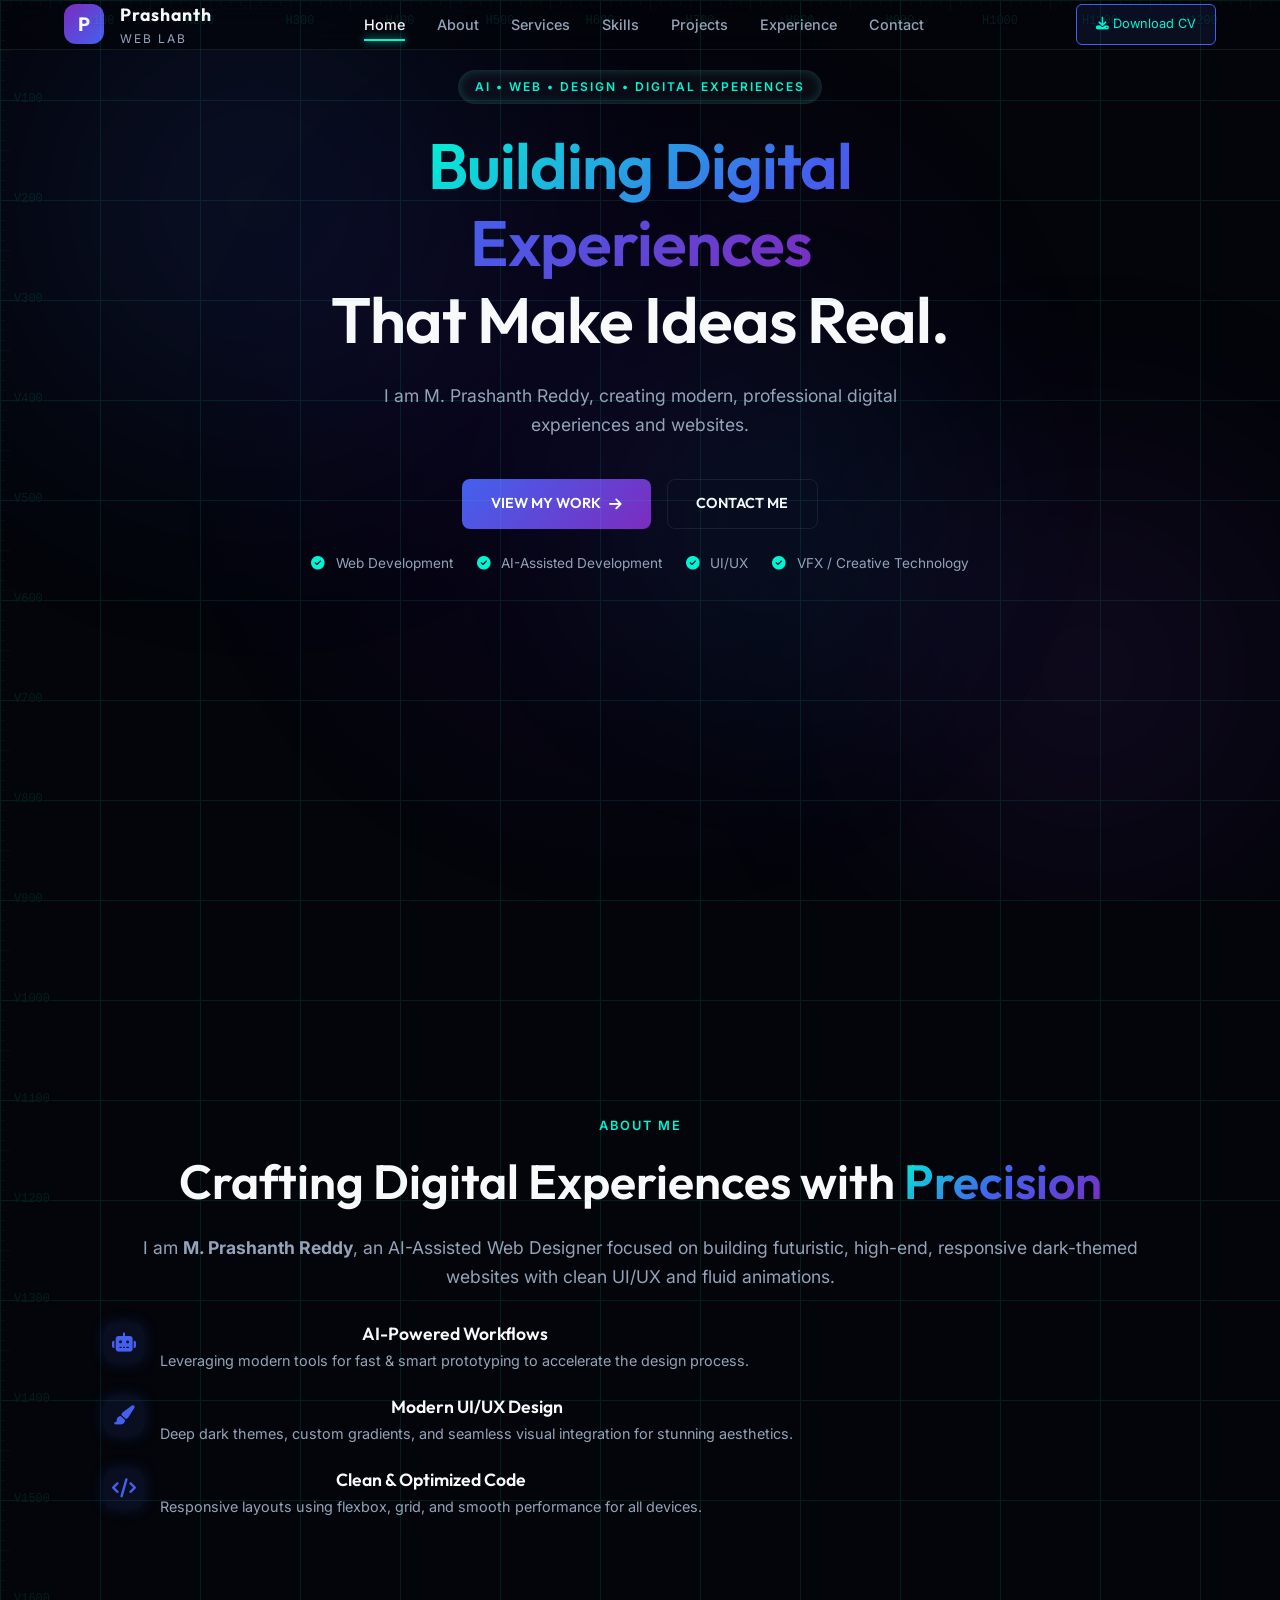
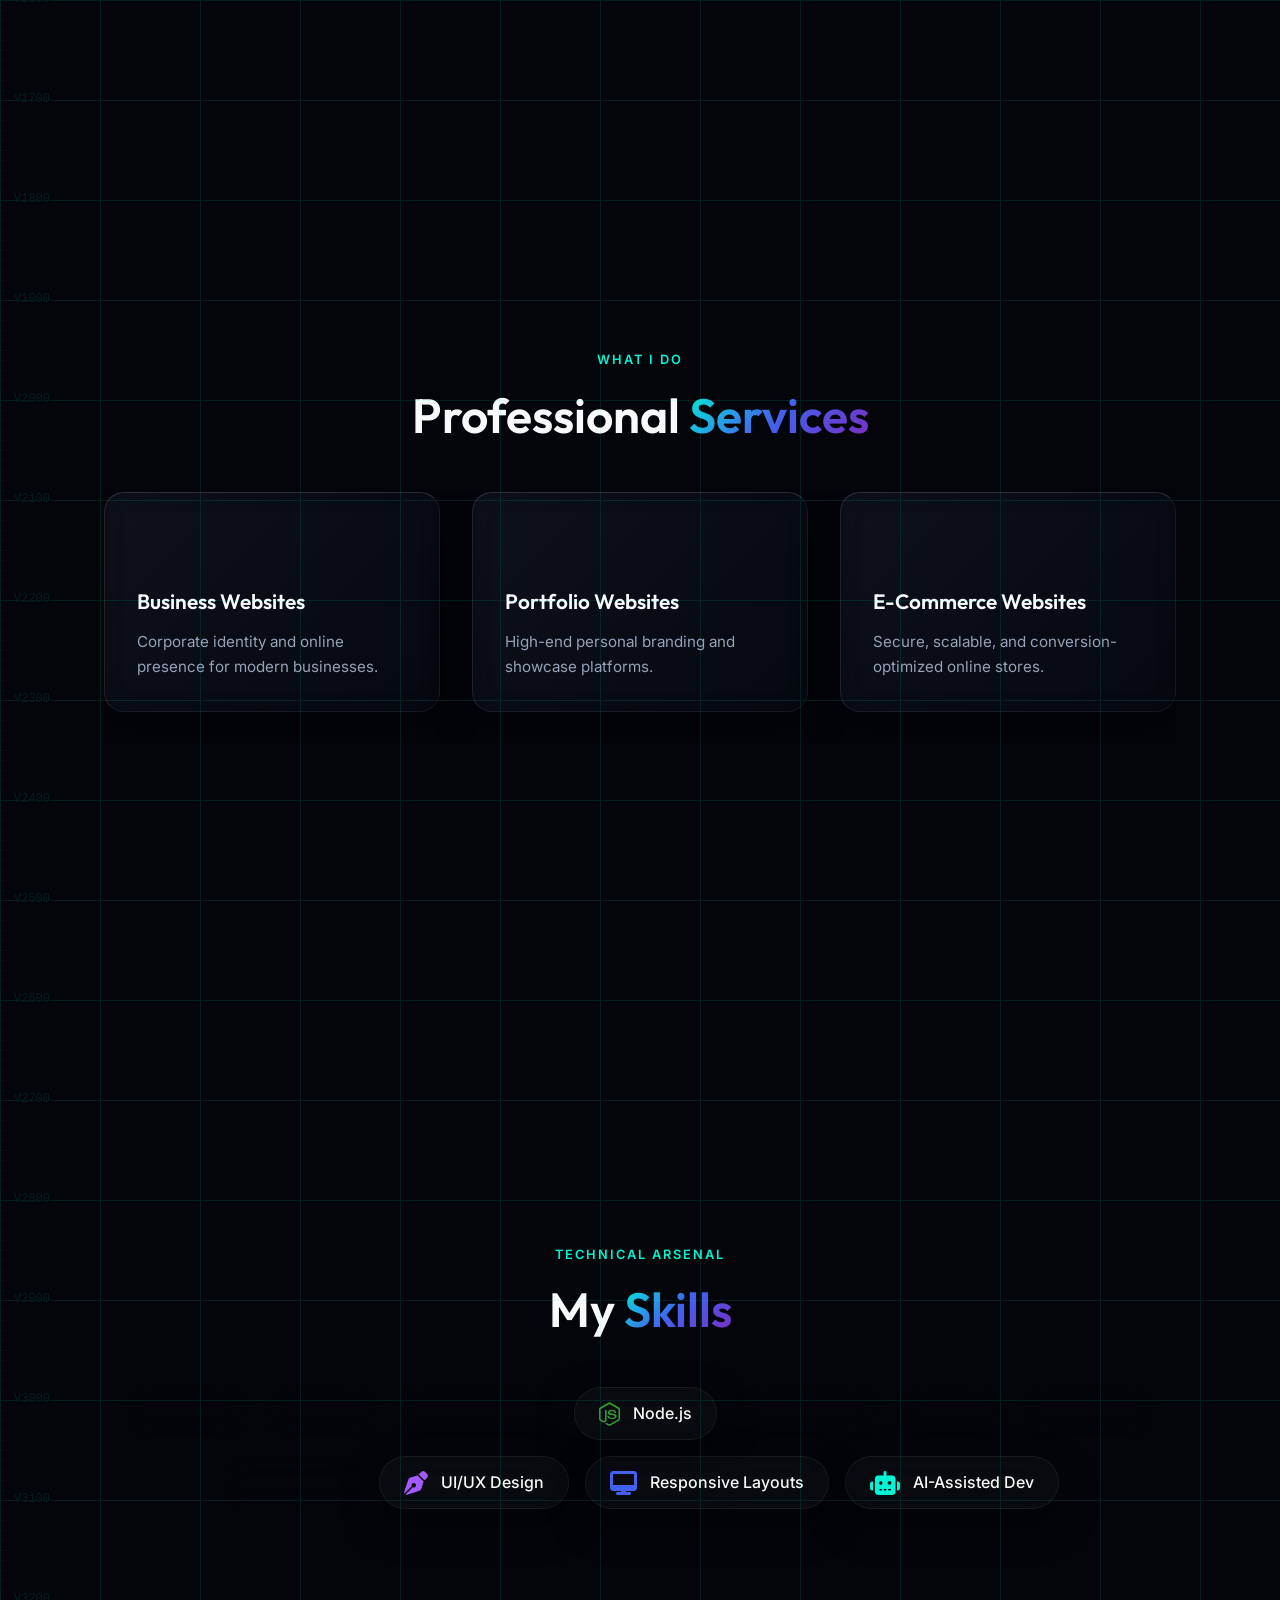
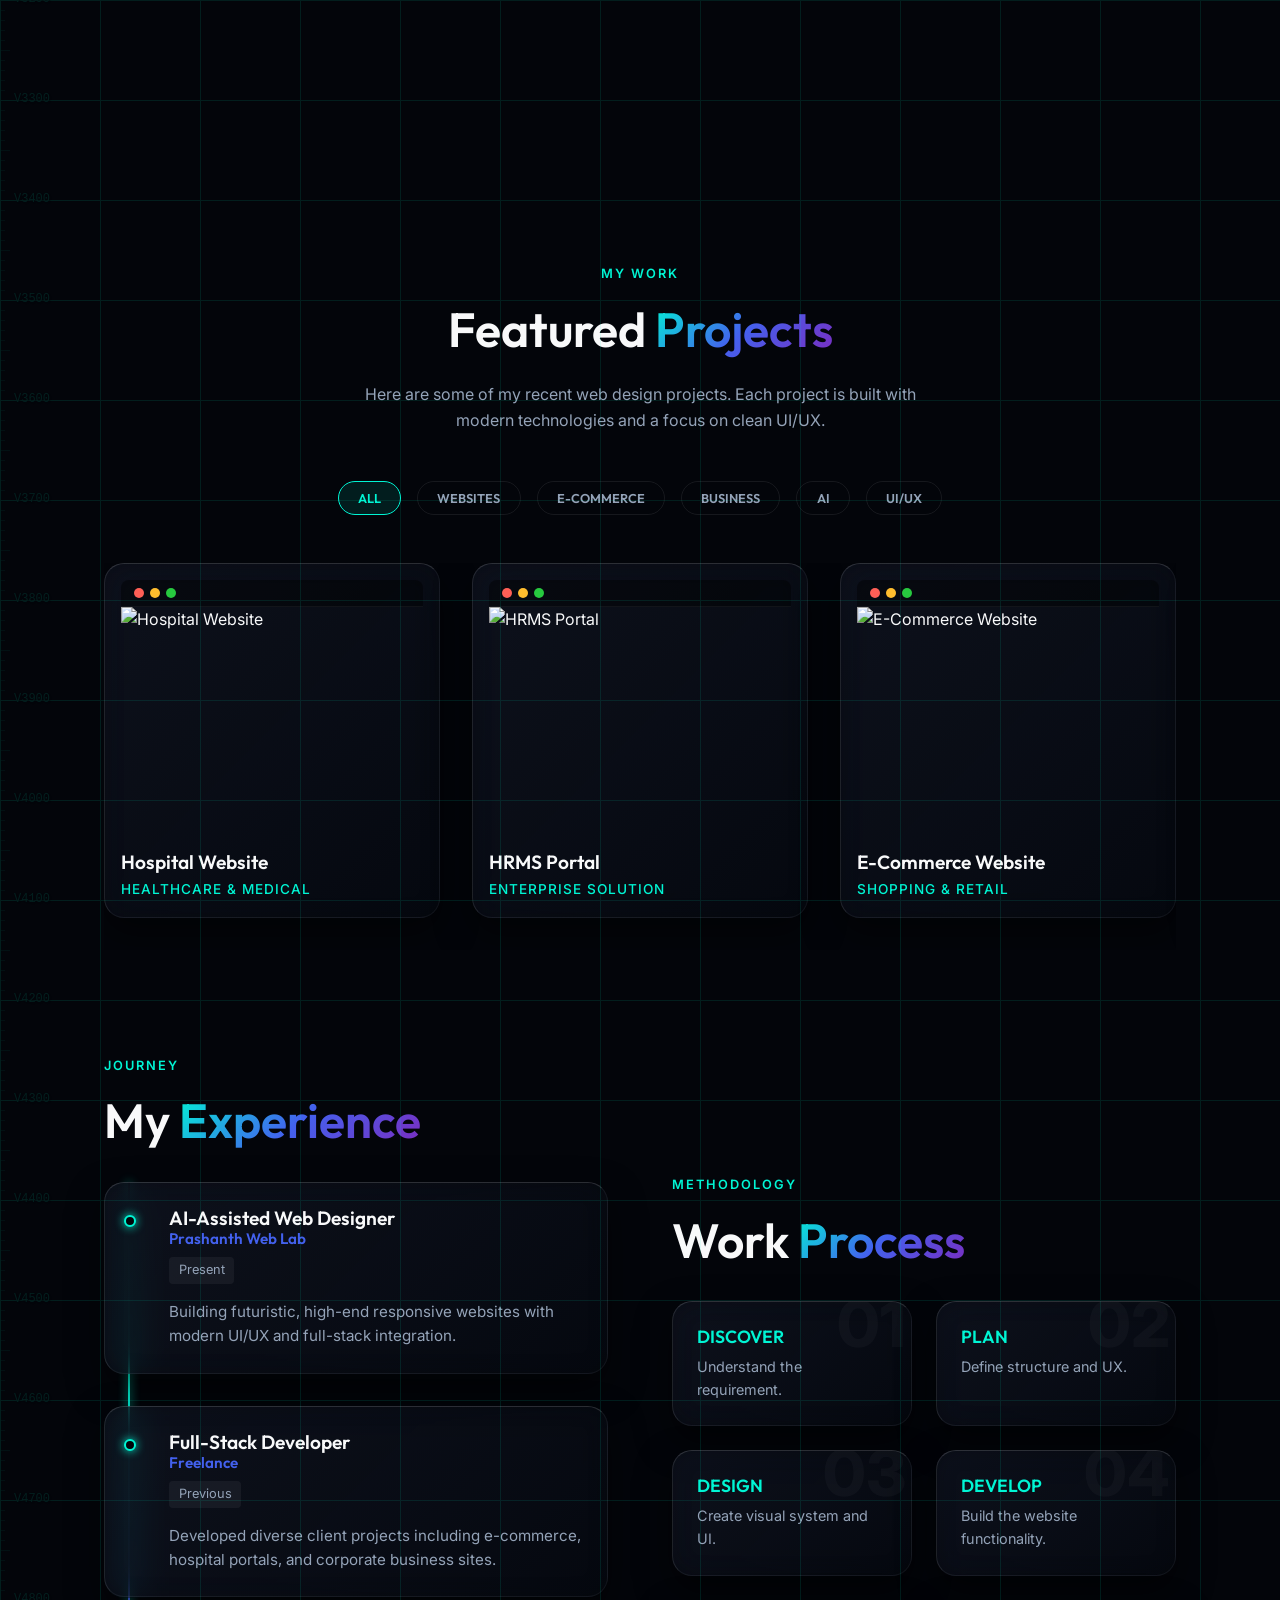
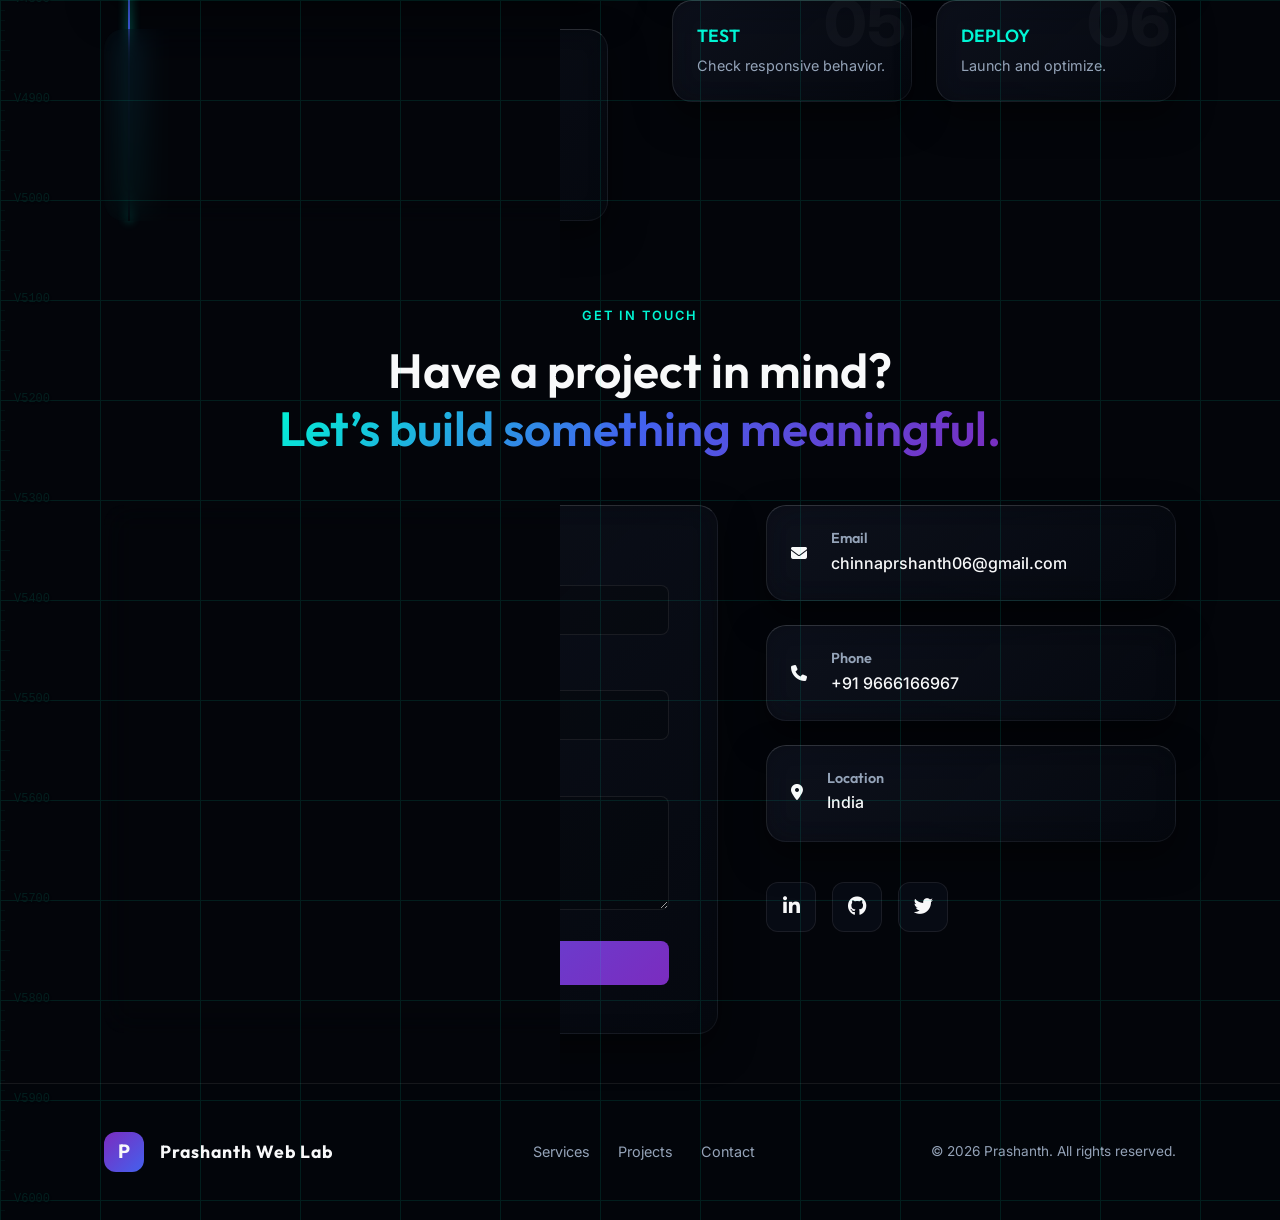
==== commit dc52e35a: "Completely remove photo from hero section and center text" ====
--- a/index.html
+++ b/index.html
@@ -86,10 +86,6 @@
                     <span><i class="fas fa-check-circle"></i> VFX / Creative Technology</span>
                 </div>
             </div>
-            
-            <div class="hero-image-parallax">
-                <img src="public/prashanth.png" alt="M. Prashanth Reddy" class="hero-image fade-in-scroll">
-            </div>
         </section>
 
         <!-- 2. About Section -->
--- a/styles.css
+++ b/styles.css
@@ -355,21 +355,21 @@
 .hero {
     min-height: 100vh;
     display: flex;
+    flex-direction: column;
     align-items: center;
-    justify-content: flex-start;
+    text-align: center;
     padding-top: 70px;
-    padding-left: 5%;
     position: relative;
     overflow: hidden;
-    background: radial-gradient(circle at 75% 50%, rgba(112, 0, 255, 0.08), transparent 60%);
+    background: radial-gradient(circle at 50% 50%, rgba(112, 0, 255, 0.08), transparent 60%);
 }
 
 .hero-content {
-    max-width: 600px;
+    max-width: 800px;
+    padding: 0 5%;
     display: flex;
     flex-direction: column;
-    align-items: flex-start;
-    text-align: left;
+    align-items: center;
     gap: 1.5rem;
     position: relative;
     z-index: 10;
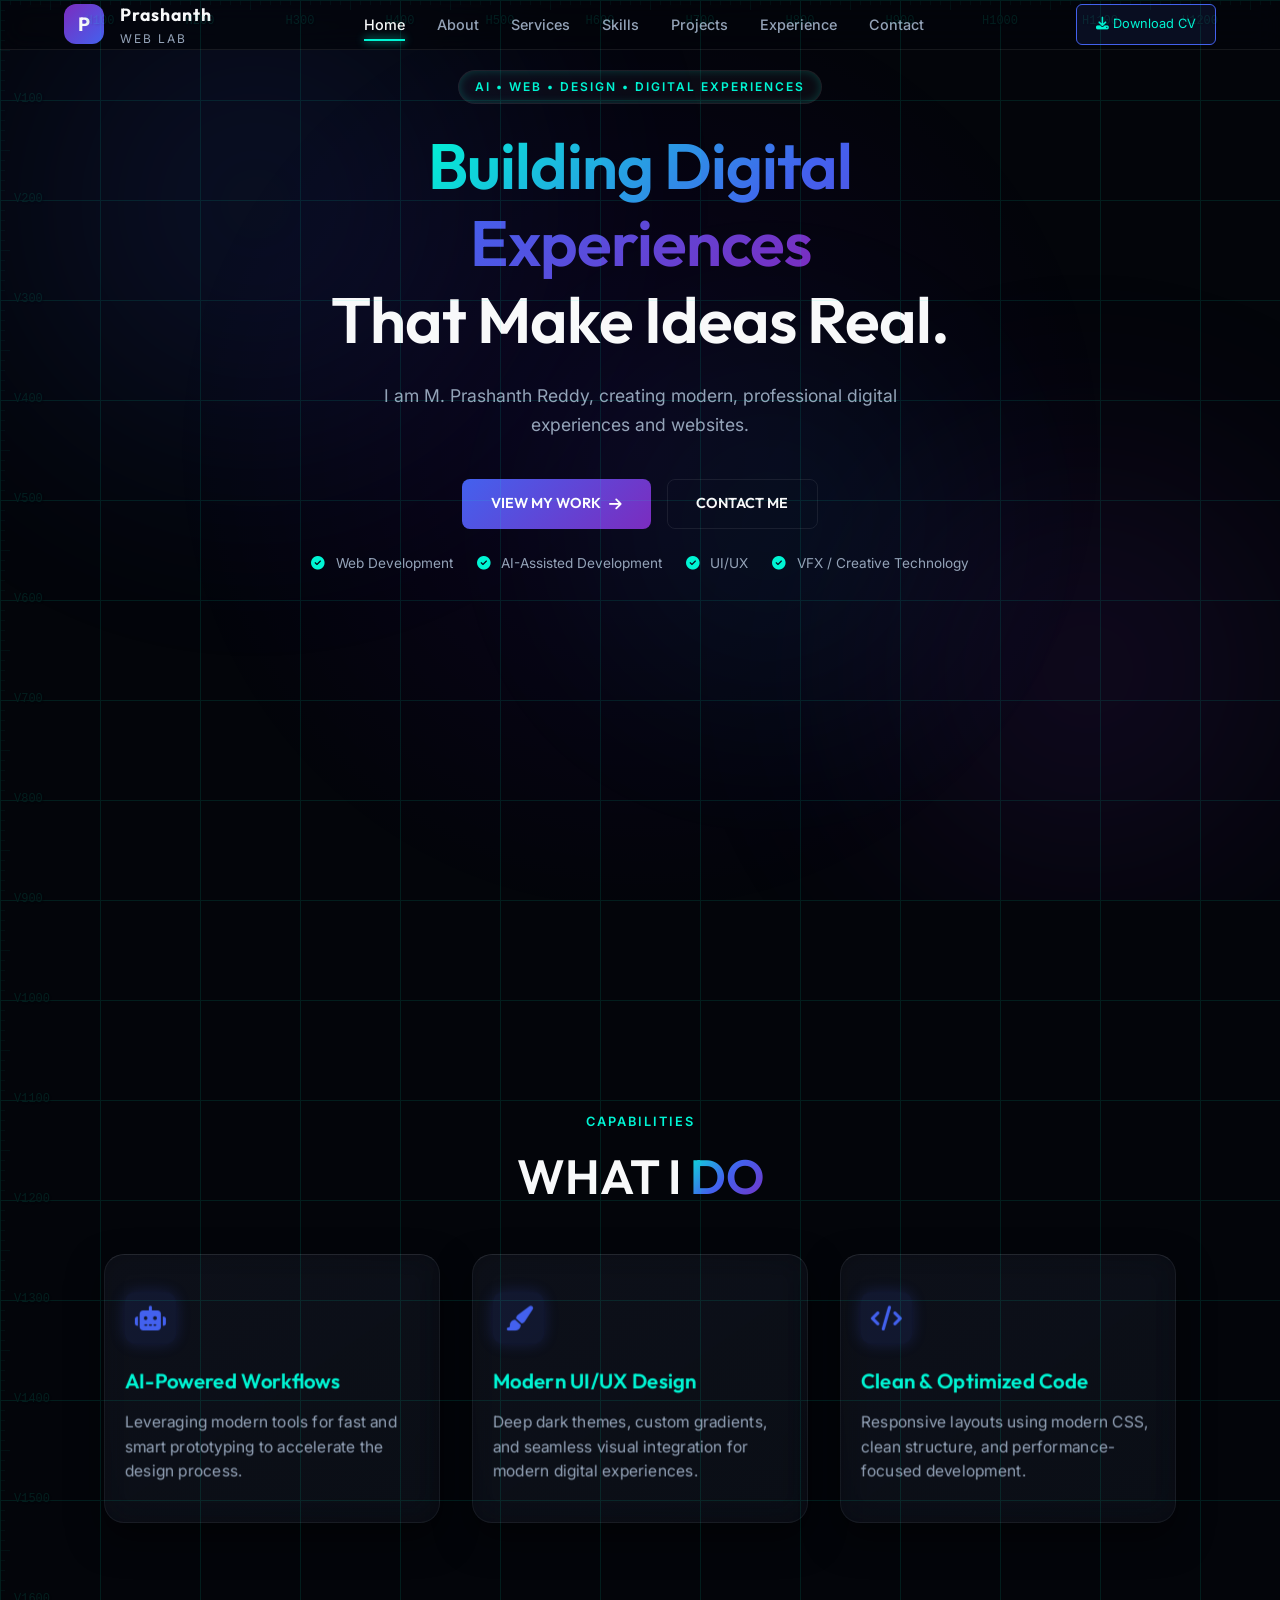
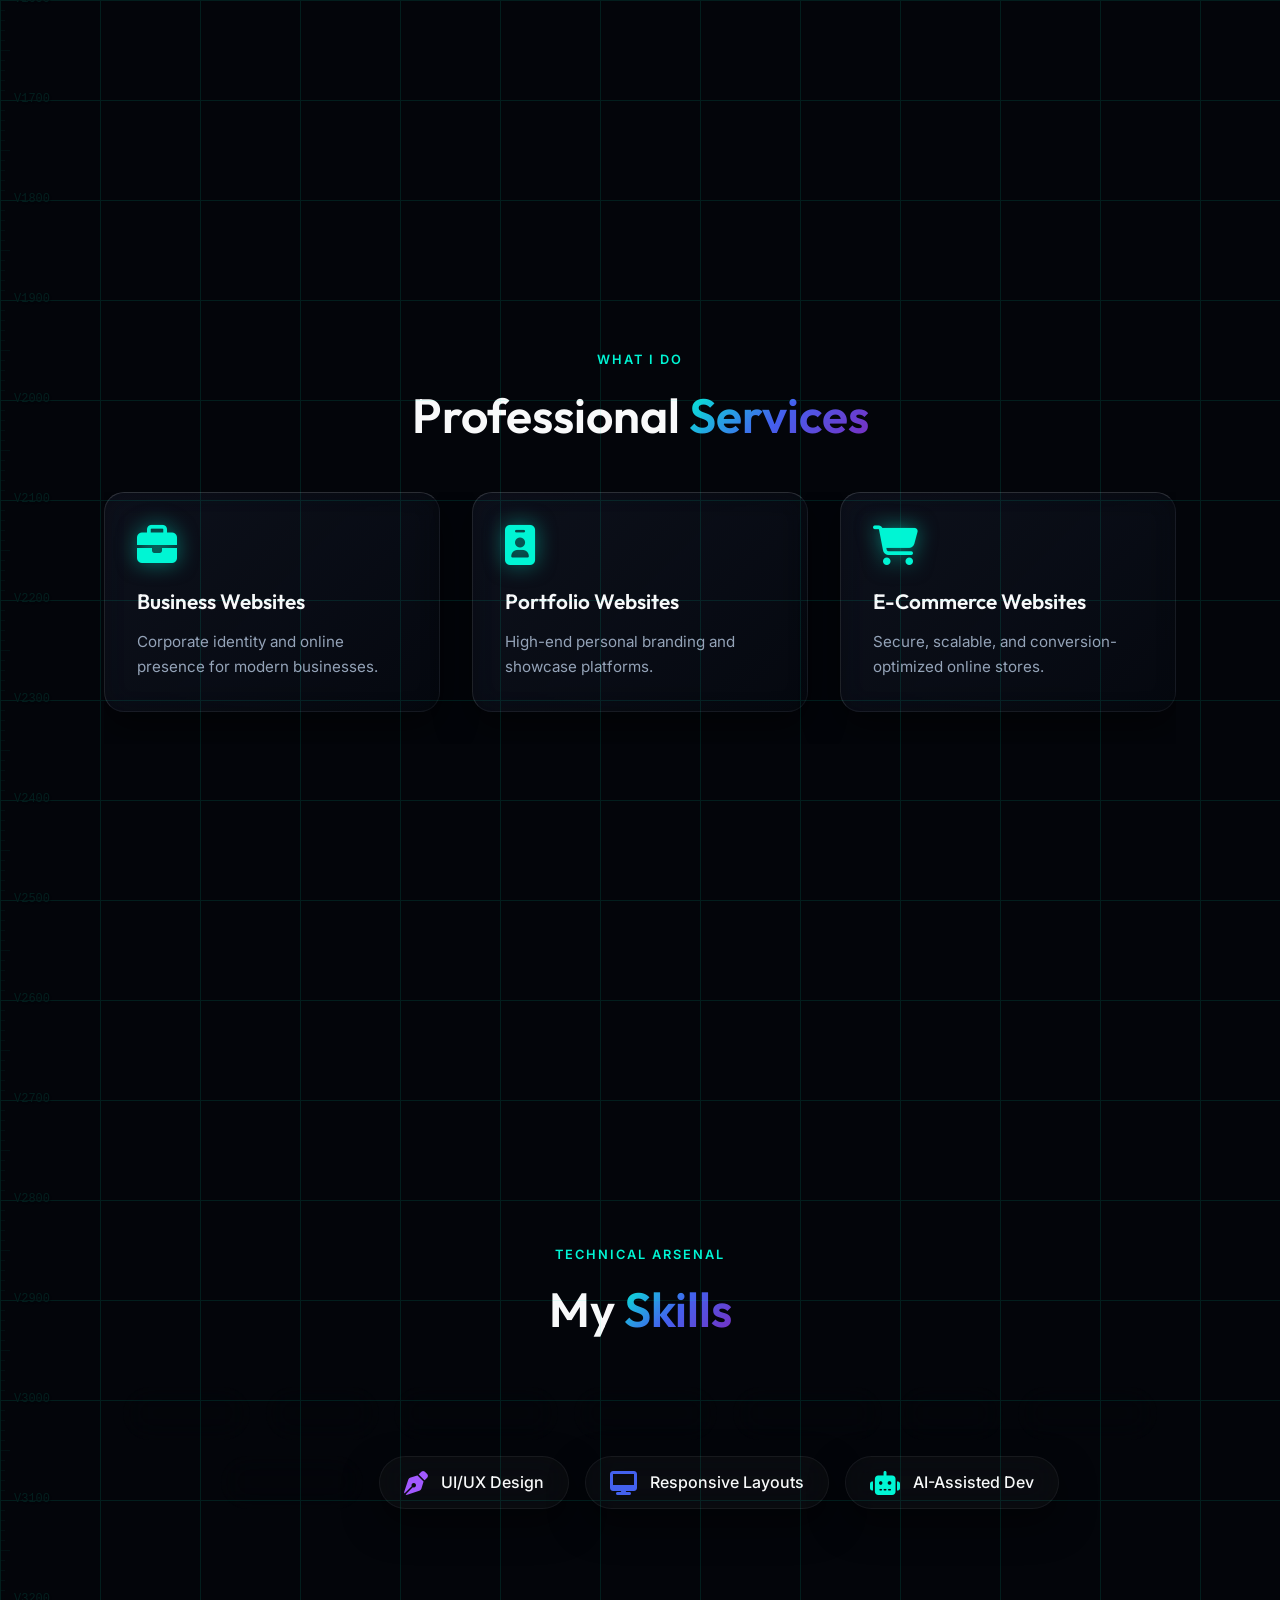
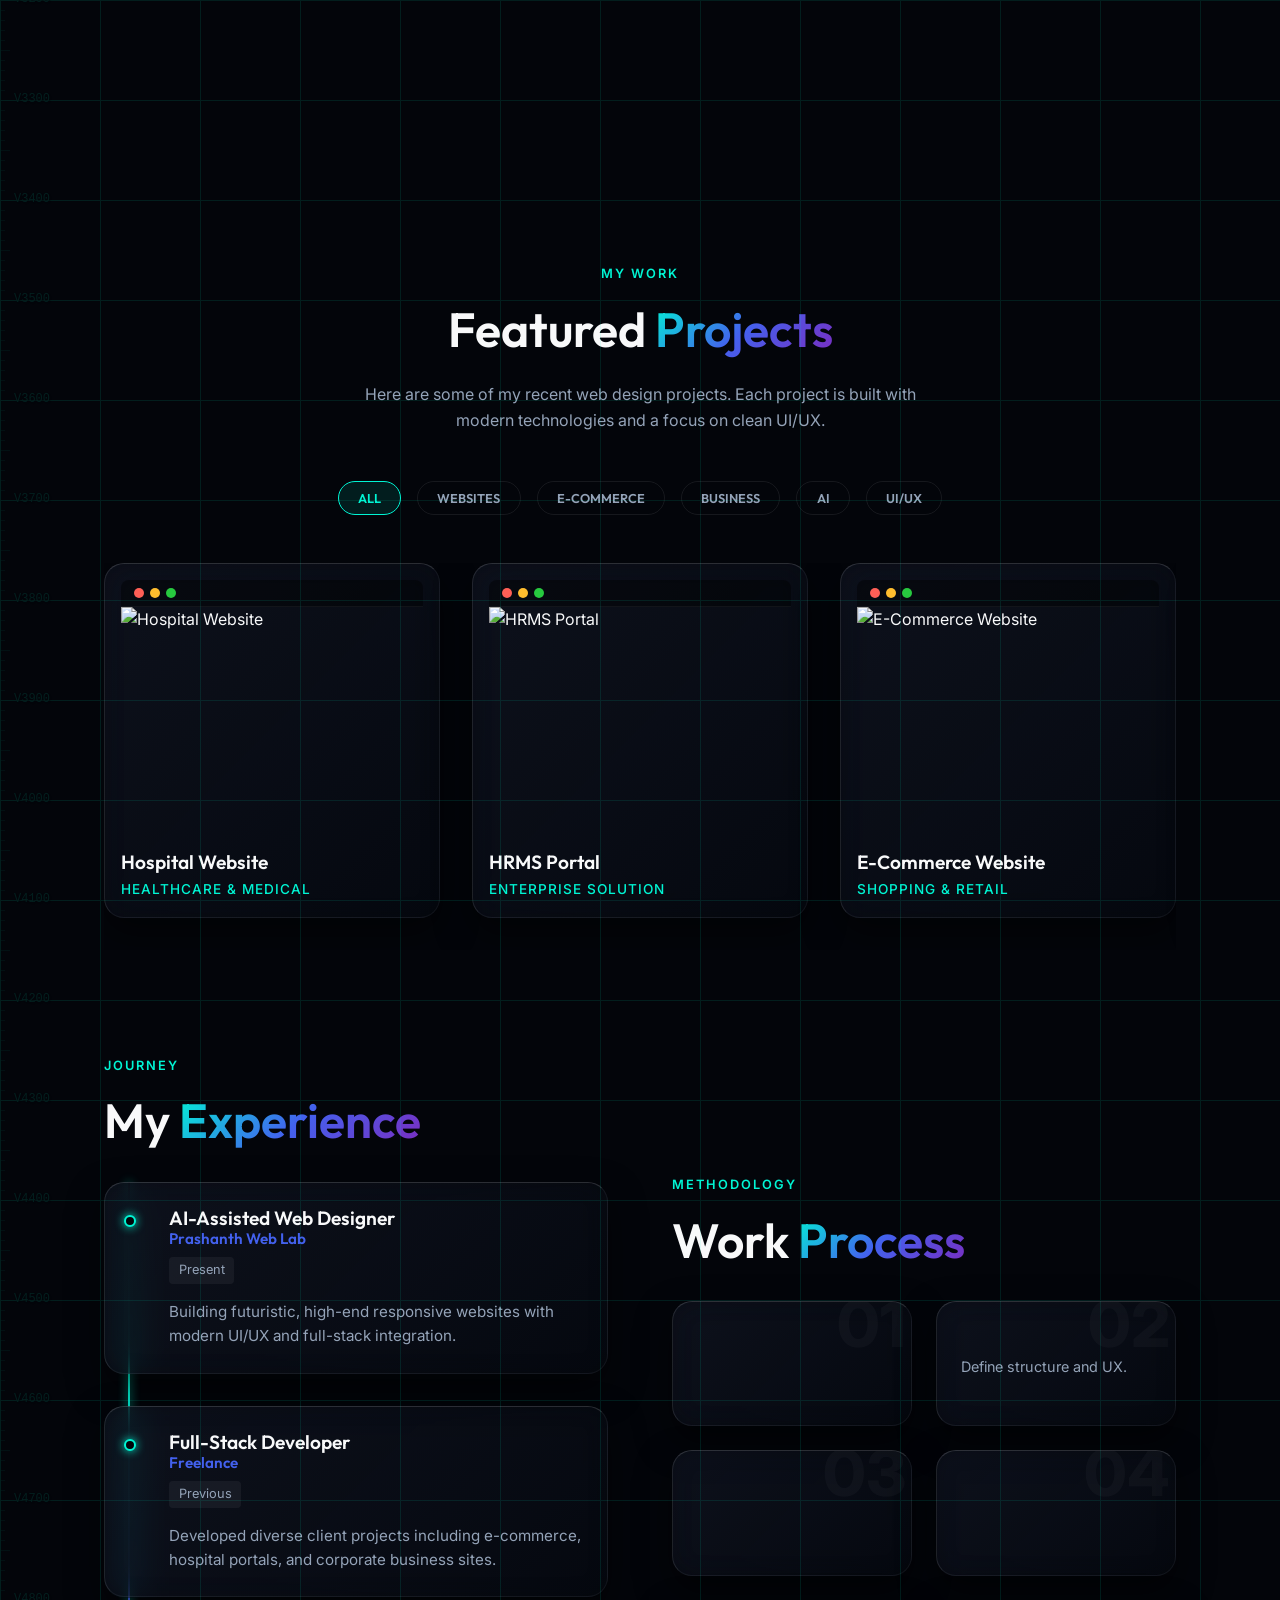
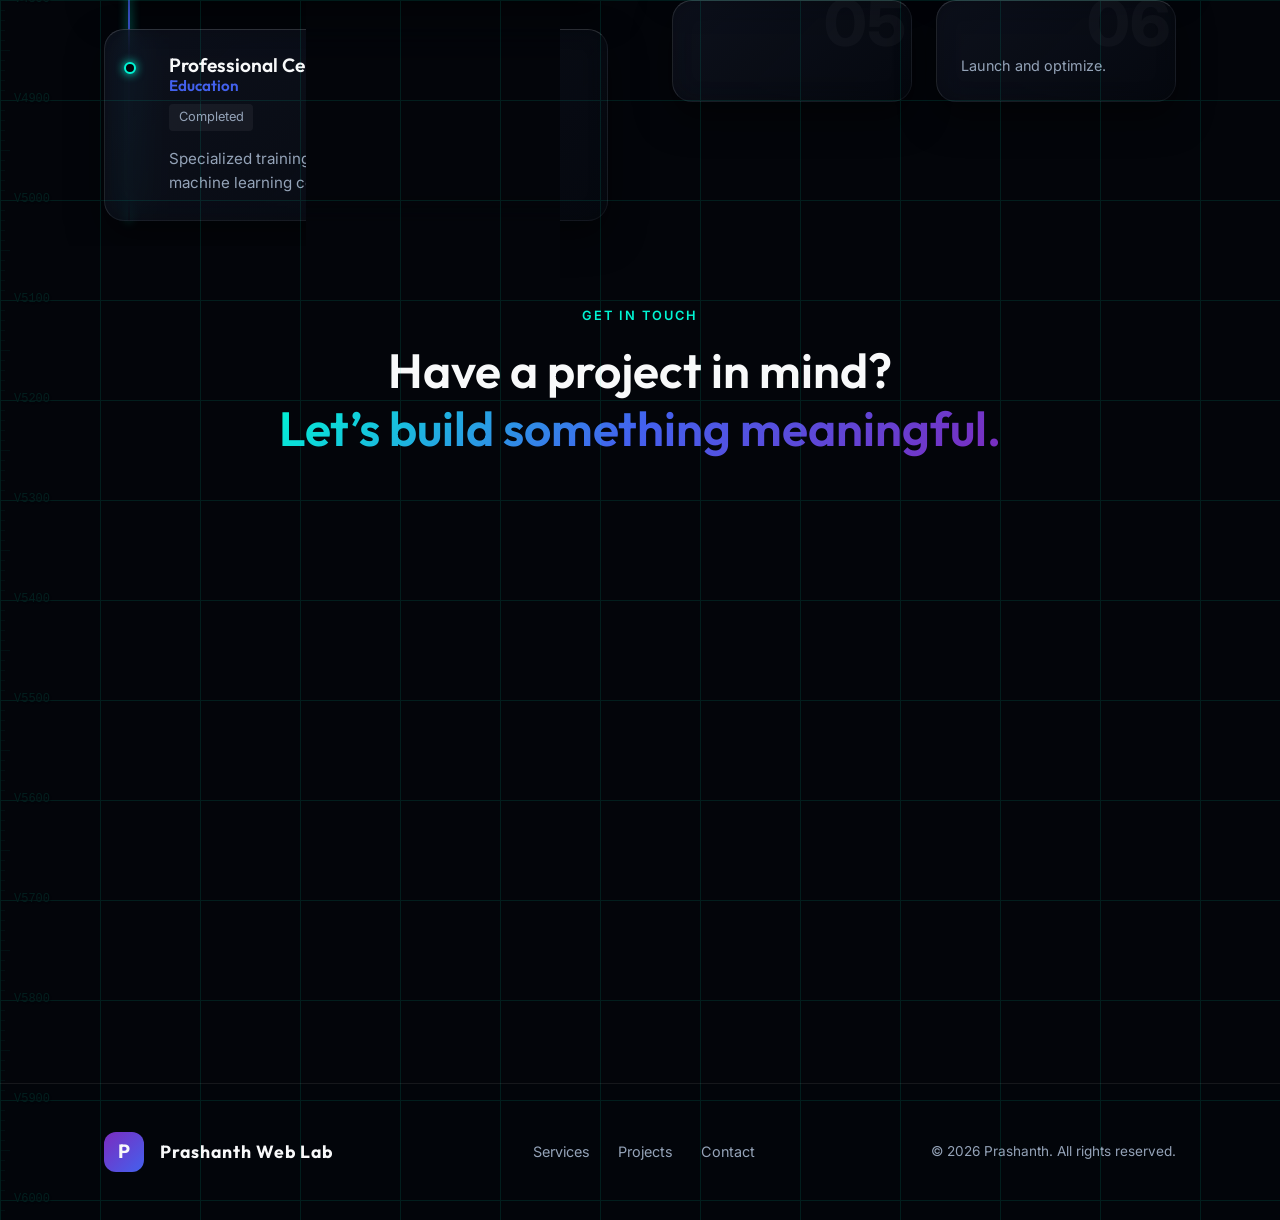
==== commit 05c94f37: "Upgrade What I Do section with 3D interactive cards and WebGL background" ====
--- a/index.html
+++ b/index.html
@@ -88,36 +88,39 @@
             </div>
         </section>
 
-        <!-- 2. About Section -->
-        <section class="about section-padding" id="about">
+        <!-- 2. What I Do Section -->
+        <section class="what-i-do section-padding" id="about">
+            <canvas id="whatido-canvas"></canvas>
             <div class="container text-center">
-                <div class="about-text fade-in-scroll">
-                    <span class="section-badge">About Me</span>
-                    <h2 class="section-title">Crafting Digital Experiences with <span class="text-gradient">Precision</span></h2>
-                    <p class="about-bio">
-                        I am <strong>M. Prashanth Reddy</strong>, an AI-Assisted Web Designer focused on building futuristic, high-end, responsive dark-themed websites with clean UI/UX and fluid animations.
-                    </p>
+                <div class="fade-in-scroll" style="position: relative; z-index: 2;">
+                    <span class="section-badge">Capabilities</span>
+                    <h2 class="section-title">WHAT I <span class="text-gradient">DO</span></h2>
                     
-                    <div class="about-features">
-                        <div class="about-feature">
-                            <i class="fas fa-robot icon-glow"></i>
-                            <div>
-                                <h4>AI-Powered Workflows</h4>
-                                <p>Leveraging modern tools for fast & smart prototyping to accelerate the design process.</p>
-                            </div>
-                        </div>
-                        <div class="about-feature">
-                            <i class="fas fa-paint-brush icon-glow"></i>
-                            <div>
-                                <h4>Modern UI/UX Design</h4>
-                                <p>Deep dark themes, custom gradients, and seamless visual integration for stunning aesthetics.</p>
-                            </div>
-                        </div>
-                        <div class="about-feature">
-                            <i class="fas fa-code icon-glow"></i>
-                            <div>
-                                <h4>Clean & Optimized Code</h4>
-                                <p>Responsive layouts using flexbox, grid, and smooth performance for all devices.</p>
+                    <div class="what-i-do-grid">
+                        <div class="what-i-do-card glass-card">
+                            <div class="card-glare"></div>
+                            <div class="card-content">
+                                <i class="fas fa-robot icon-glow card-icon"></i>
+                                <h3>AI-Powered Workflows</h3>
+                                <p>Leveraging modern tools for fast and smart prototyping to accelerate the design process.</p>
+                            </div>
+                        </div>
+                        
+                        <div class="what-i-do-card glass-card">
+                            <div class="card-glare"></div>
+                            <div class="card-content">
+                                <i class="fas fa-paint-brush icon-glow card-icon"></i>
+                                <h3>Modern UI/UX Design</h3>
+                                <p>Deep dark themes, custom gradients, and seamless visual integration for modern digital experiences.</p>
+                            </div>
+                        </div>
+                        
+                        <div class="what-i-do-card glass-card">
+                            <div class="card-glare"></div>
+                            <div class="card-content">
+                                <i class="fas fa-code icon-glow card-icon"></i>
+                                <h3>Clean & Optimized Code</h3>
+                                <p>Responsive layouts using modern CSS, clean structure, and performance-focused development.</p>
                             </div>
                         </div>
                     </div>
--- a/styles.css
+++ b/styles.css
@@ -491,16 +491,84 @@
     margin-bottom: 2rem;
 }
 
-.about-features {
-    display: flex;
-    flex-direction: column;
-    gap: 1.5rem;
-}
-
-.about-feature {
-    display: flex;
-    gap: 1rem;
-    align-items: flex-start;
+.what-i-do {
+    position: relative;
+    overflow: hidden;
+}
+
+#whatido-canvas {
+    position: absolute;
+    top: 0;
+    left: 0;
+    width: 100%;
+    height: 100%;
+    z-index: 1;
+    pointer-events: none;
+}
+
+.what-i-do-grid {
+    display: grid;
+    grid-template-columns: repeat(3, 1fr);
+    gap: 2rem;
+    margin-top: 3rem;
+}
+
+.what-i-do-card {
+    position: relative;
+    padding: 2.5rem 1.5rem;
+    text-align: left;
+    border-radius: 20px;
+    background: linear-gradient(145deg, rgba(30, 35, 50, 0.4), rgba(15, 20, 30, 0.6));
+    border: 1px solid rgba(255, 255, 255, 0.05);
+    border-top: 1px solid rgba(255, 255, 255, 0.1);
+    transform-style: preserve-3d;
+    perspective: 1000px;
+    cursor: pointer;
+    overflow: hidden;
+    transition: box-shadow 0.3s ease;
+}
+
+.what-i-do-card:hover {
+    box-shadow: 0 15px 35px rgba(0, 0, 0, 0.3), 0 0 15px rgba(67, 97, 238, 0.1);
+}
+
+.card-content {
+    transform: translateZ(30px);
+    pointer-events: none;
+    transition: transform 0.3s ease;
+}
+
+.what-i-do-card .card-icon {
+    margin-bottom: 1.5rem;
+    font-size: 1.5rem;
+    width: 50px;
+    height: 50px;
+}
+
+.what-i-do-card h3 {
+    font-size: 1.25rem;
+    margin-bottom: 1rem;
+    color: var(--cyan);
+}
+
+.what-i-do-card p {
+    font-size: 0.95rem;
+    color: var(--text-muted);
+}
+
+.card-glare {
+    position: absolute;
+    top: 0; left: 0;
+    width: 100%; height: 100%;
+    background: radial-gradient(circle at 50% 50%, rgba(255,255,255,0.1), transparent 60%);
+    opacity: 0;
+    transition: opacity 0.3s;
+    pointer-events: none;
+    transform: translateZ(50px);
+}
+
+.what-i-do-card:hover .card-glare {
+    opacity: 1;
 }
 
 .icon-glow {
@@ -511,16 +579,6 @@
     border-radius: 10px;
     font-size: 1.2rem;
     box-shadow: 0 0 15px rgba(67, 97, 238, 0.2);
-}
-
-.about-feature h4 {
-    font-size: 1.1rem;
-    margin-bottom: 0.3rem;
-}
-
-.about-feature p {
-    color: var(--text-muted);
-    font-size: 0.9rem;
 }
 
 /* --- Services Grid --- */
@@ -1180,6 +1238,9 @@
     }
     .case-study-grid {
         grid-template-columns: 1fr;
+    }
+    .what-i-do-grid {
+        grid-template-columns: repeat(2, 1fr);
     }
 }
 
@@ -1228,4 +1289,7 @@
     .process-grid {
         grid-template-columns: 1fr;
     }
-}
+    .what-i-do-grid {
+        grid-template-columns: 1fr;
+    }
+}
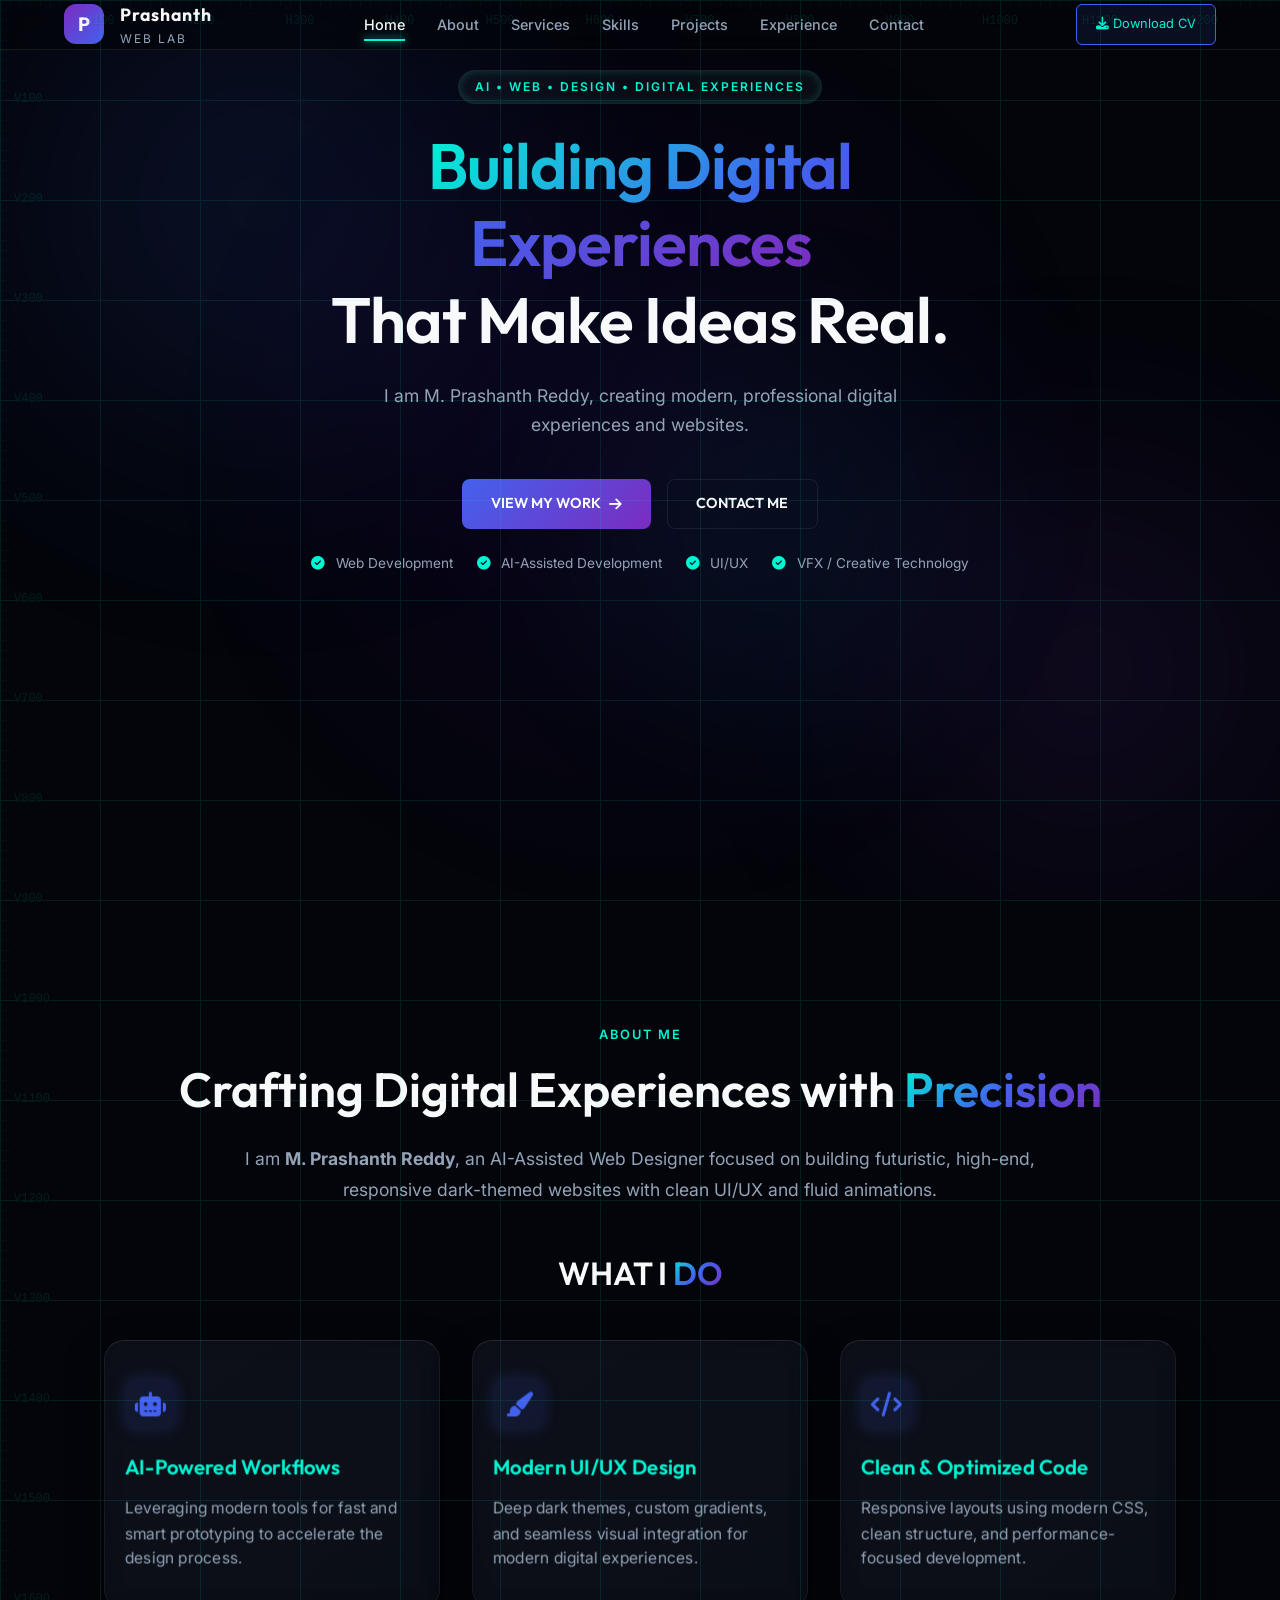
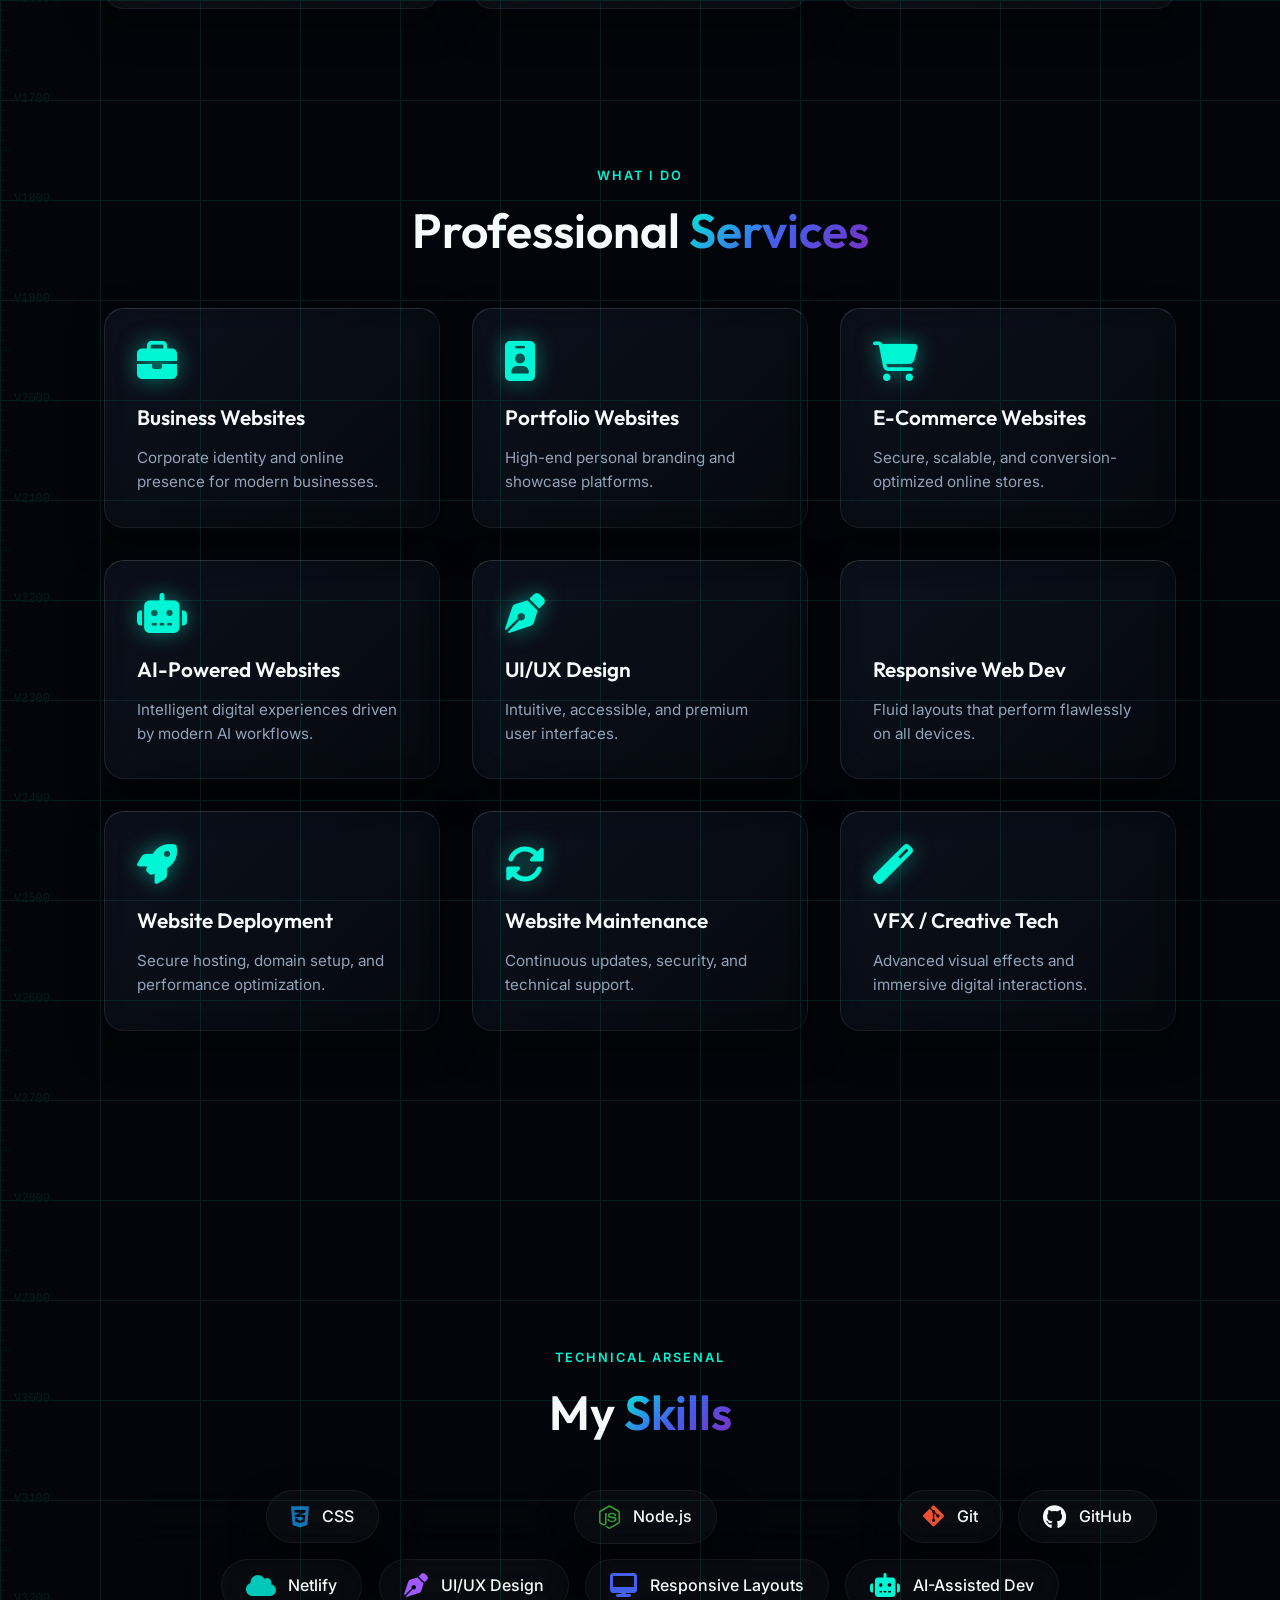
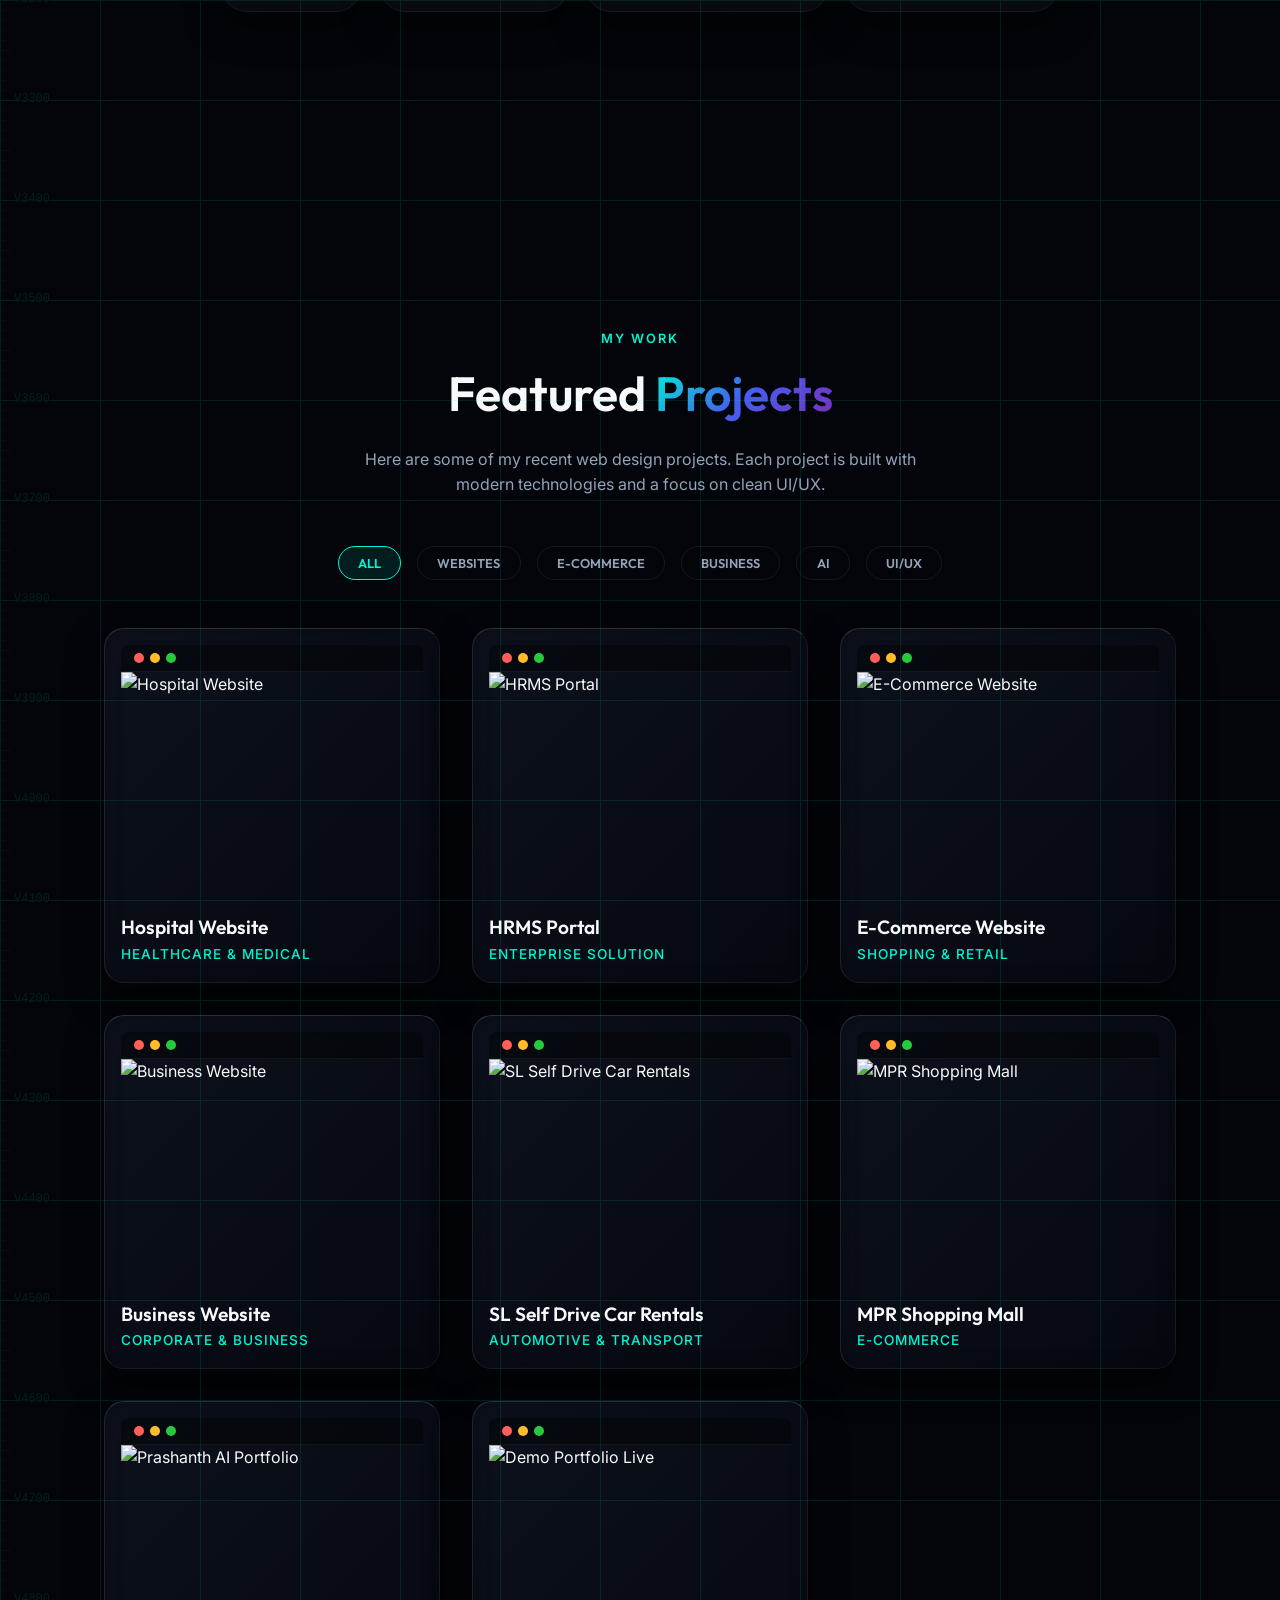
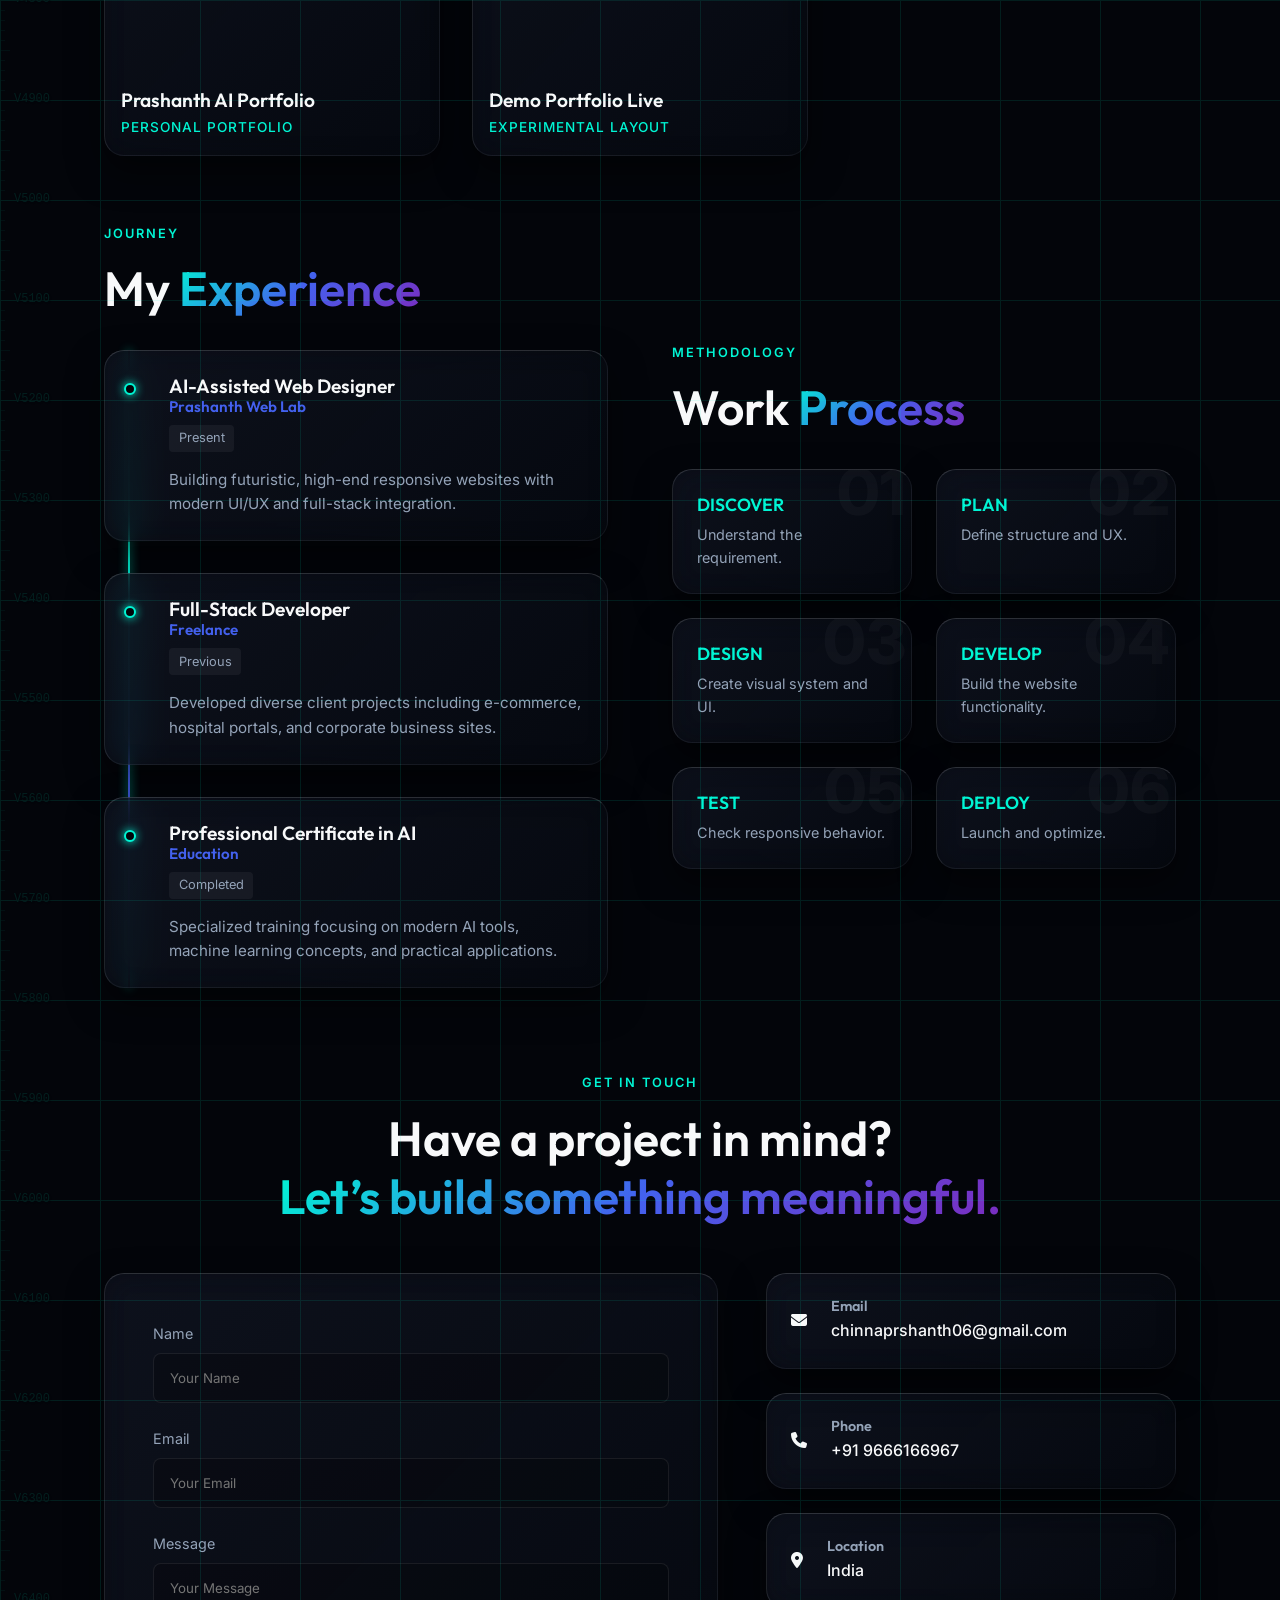
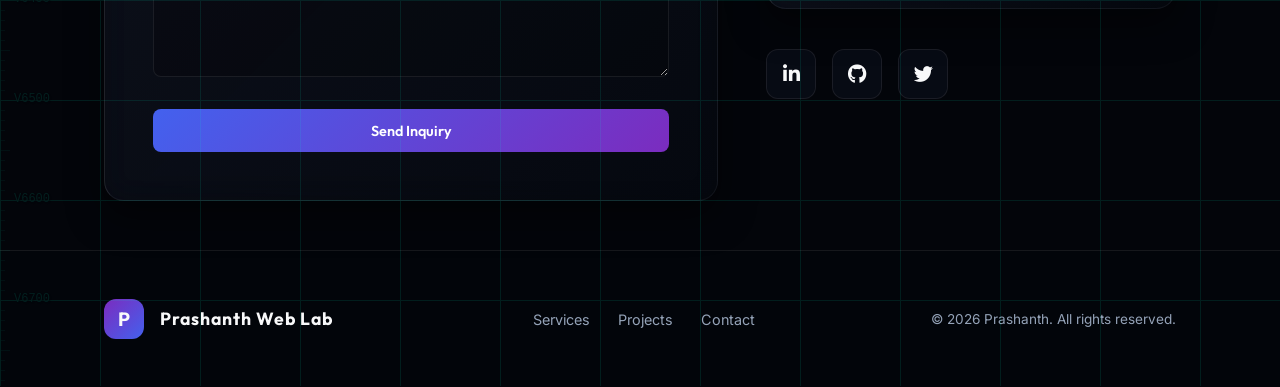
==== commit 5a23bd98: "Fix scroll-margin for navbar offset and restore About Me intro text" ====
--- a/index.html
+++ b/index.html
@@ -88,13 +88,20 @@
             </div>
         </section>
 
-        <!-- 2. What I Do Section -->
+        <!-- 2. About Section -->
         <section class="what-i-do section-padding" id="about">
             <canvas id="whatido-canvas"></canvas>
             <div class="container text-center">
+                <div class="fade-in-scroll" style="position: relative; z-index: 2; margin-bottom: 3rem;">
+                    <span class="section-badge">About Me</span>
+                    <h2 class="section-title">Crafting Digital Experiences with <span class="text-gradient">Precision</span></h2>
+                    <p class="about-bio" style="max-width: 800px; margin: 1.5rem auto; font-size: 1.1rem; color: var(--text-muted); line-height: 1.8;">
+                        I am <strong>M. Prashanth Reddy</strong>, an AI-Assisted Web Designer focused on building futuristic, high-end, responsive dark-themed websites with clean UI/UX and fluid animations.
+                    </p>
+                </div>
+                
                 <div class="fade-in-scroll" style="position: relative; z-index: 2;">
-                    <span class="section-badge">Capabilities</span>
-                    <h2 class="section-title">WHAT I <span class="text-gradient">DO</span></h2>
+                    <h3 class="section-title" style="font-size: 2rem; margin-bottom: 2rem;">WHAT I <span class="text-gradient">DO</span></h3>
                     
                     <div class="what-i-do-grid">
                         <div class="what-i-do-card glass-card">
--- a/styles.css
+++ b/styles.css
@@ -135,6 +135,7 @@
     display: flex;
     flex-direction: column;
     justify-content: center;
+    scroll-margin-top: 70px;
 }
 
 .text-center {
@@ -583,30 +584,16 @@
 
 /* --- Services Grid --- */
 .services-grid {
-    display: flex;
+    display: grid;
+    grid-template-columns: repeat(3, 1fr);
     gap: 2rem;
     margin-top: 3rem;
-    overflow-x: auto;
-    scroll-snap-type: x mandatory;
-    scroll-behavior: smooth;
-    padding-bottom: 2rem; /* space for scrollbar */
-}
-.services-grid::-webkit-scrollbar {
-    height: 8px;
-}
-.services-grid::-webkit-scrollbar-track {
-    background: rgba(255,255,255,0.05);
-    border-radius: 4px;
-}
-.services-grid::-webkit-scrollbar-thumb {
-    background: var(--cyan);
-    border-radius: 4px;
-}
+}
+
 .service-card {
-    flex: 0 0 calc(33.333% - 1.33rem); /* Show 3 cards per view */
-    scroll-snap-align: start;
     padding: 2rem;
     transition: var(--transition);
+    height: 100%;
 }
 
 .service-card i {
@@ -723,50 +710,18 @@
 }
 
 .projects-grid {
-    display: flex;
+    display: grid;
+    grid-template-columns: repeat(3, 1fr);
     gap: 2rem;
-    overflow-x: auto;
-    scroll-snap-type: x mandatory;
-    scroll-behavior: smooth;
-    padding-bottom: 2rem;
-}
-.projects-grid::-webkit-scrollbar {
-    height: 8px;
-}
-.projects-grid::-webkit-scrollbar-track {
-    background: rgba(255,255,255,0.05);
-    border-radius: 4px;
-}
-.projects-grid::-webkit-scrollbar-thumb {
-    background: var(--cyan);
-    border-radius: 4px;
 }
 
 .project-card {
-    flex: 0 0 calc(33.333% - 1.33rem); /* Show 3 per view */
-    scroll-snap-align: start;
     padding: 1rem;
     cursor: pointer;
     transition: var(--transition);
     overflow: hidden;
-}
-
-@media (max-width: 992px) {
-    .service-card, .project-card {
-        flex: 0 0 calc(50% - 1rem); /* 2 per view on tablet */
-    }
-}
-
-@media (max-width: 600px) {
-    .service-card, .project-card {
-        flex: 0 0 100%; /* 1 per view on mobile */
-    }
-}
-
-.project-card {
-    padding: 1rem;
-}
-
+    height: 100%;
+}
 .mockup-header {
     display: flex;
     gap: 6px;
@@ -1230,6 +1185,9 @@
         grid-template-columns: 1fr;
         gap: 2rem;
     }
+    .services-grid {
+        grid-template-columns: repeat(2, 1fr);
+    }
     .contact-grid {
         grid-template-columns: 1fr;
     }
@@ -1240,6 +1198,9 @@
         grid-template-columns: 1fr;
     }
     .what-i-do-grid {
+        grid-template-columns: repeat(2, 1fr);
+    }
+    .projects-grid {
         grid-template-columns: repeat(2, 1fr);
     }
 }
@@ -1292,4 +1253,10 @@
     .what-i-do-grid {
         grid-template-columns: 1fr;
     }
-}
+    .services-grid {
+        grid-template-columns: 1fr;
+    }
+    .projects-grid {
+        grid-template-columns: 1fr;
+    }
+}
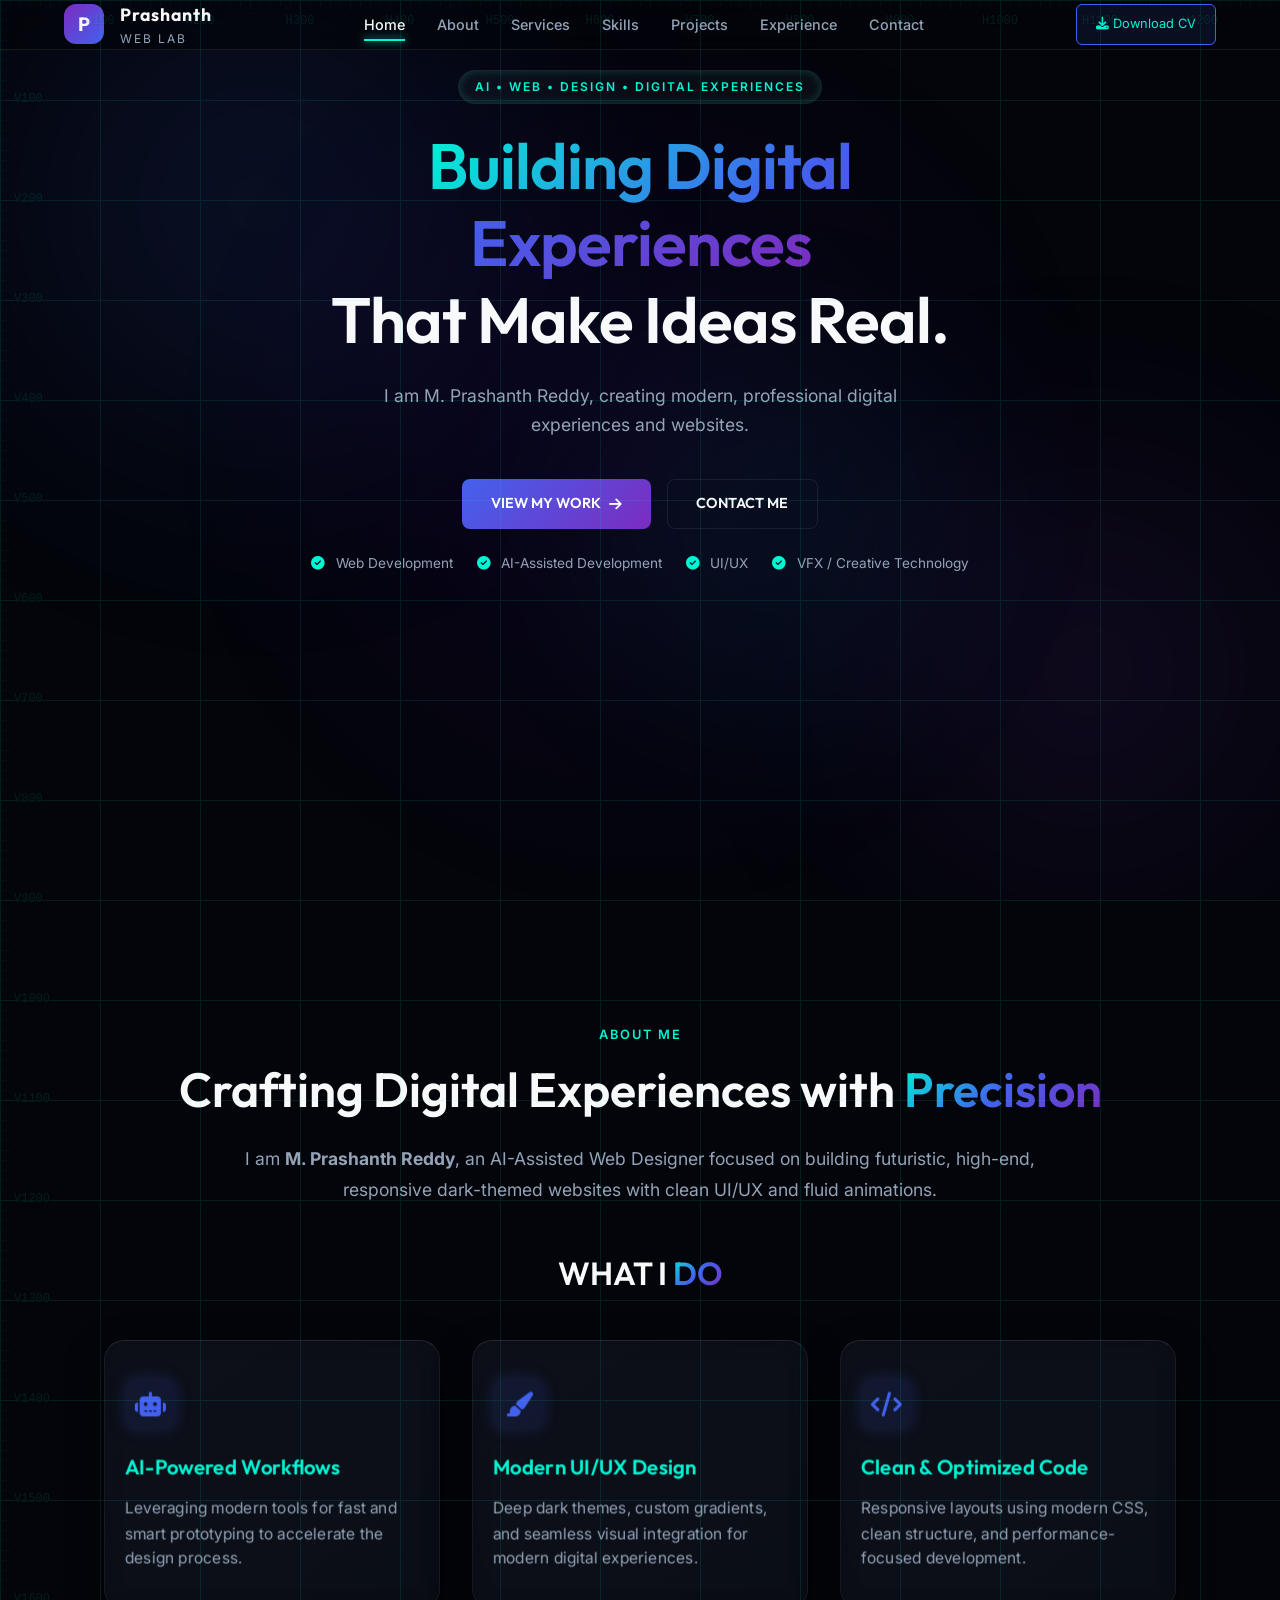
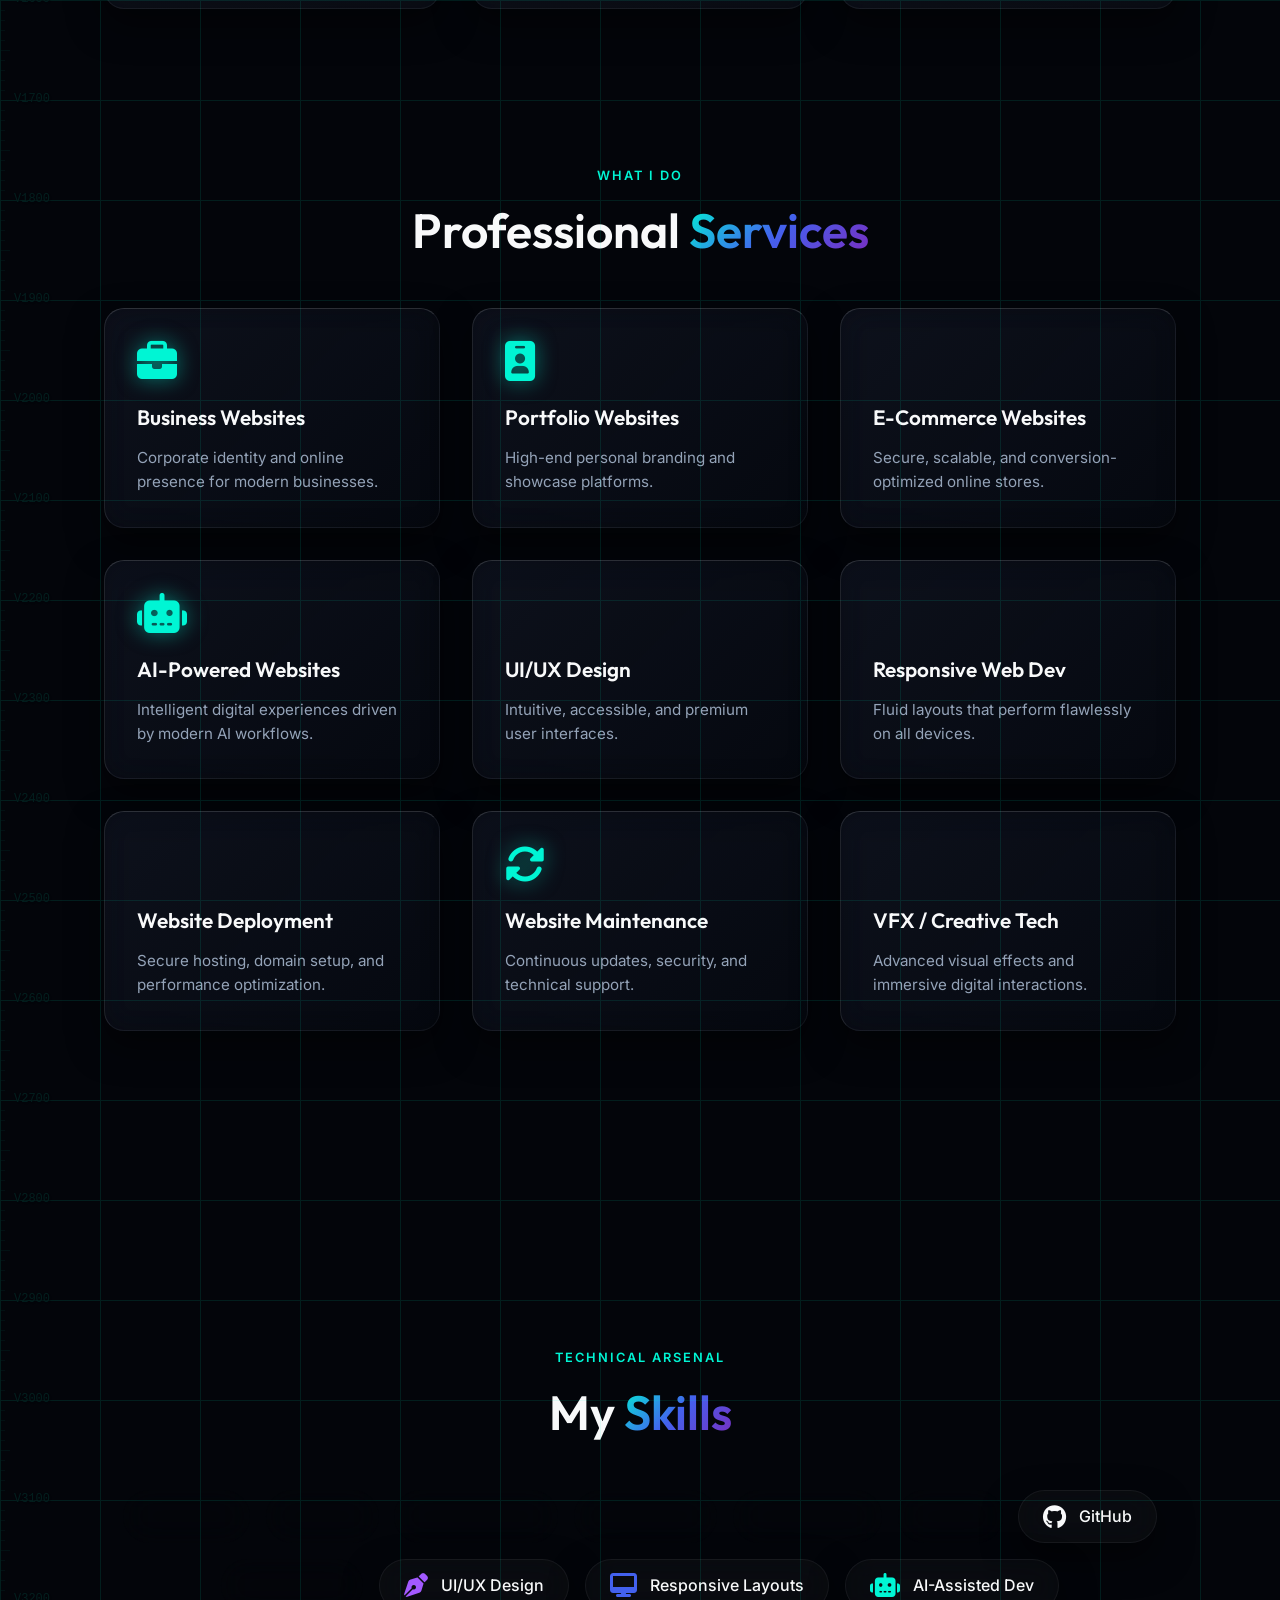
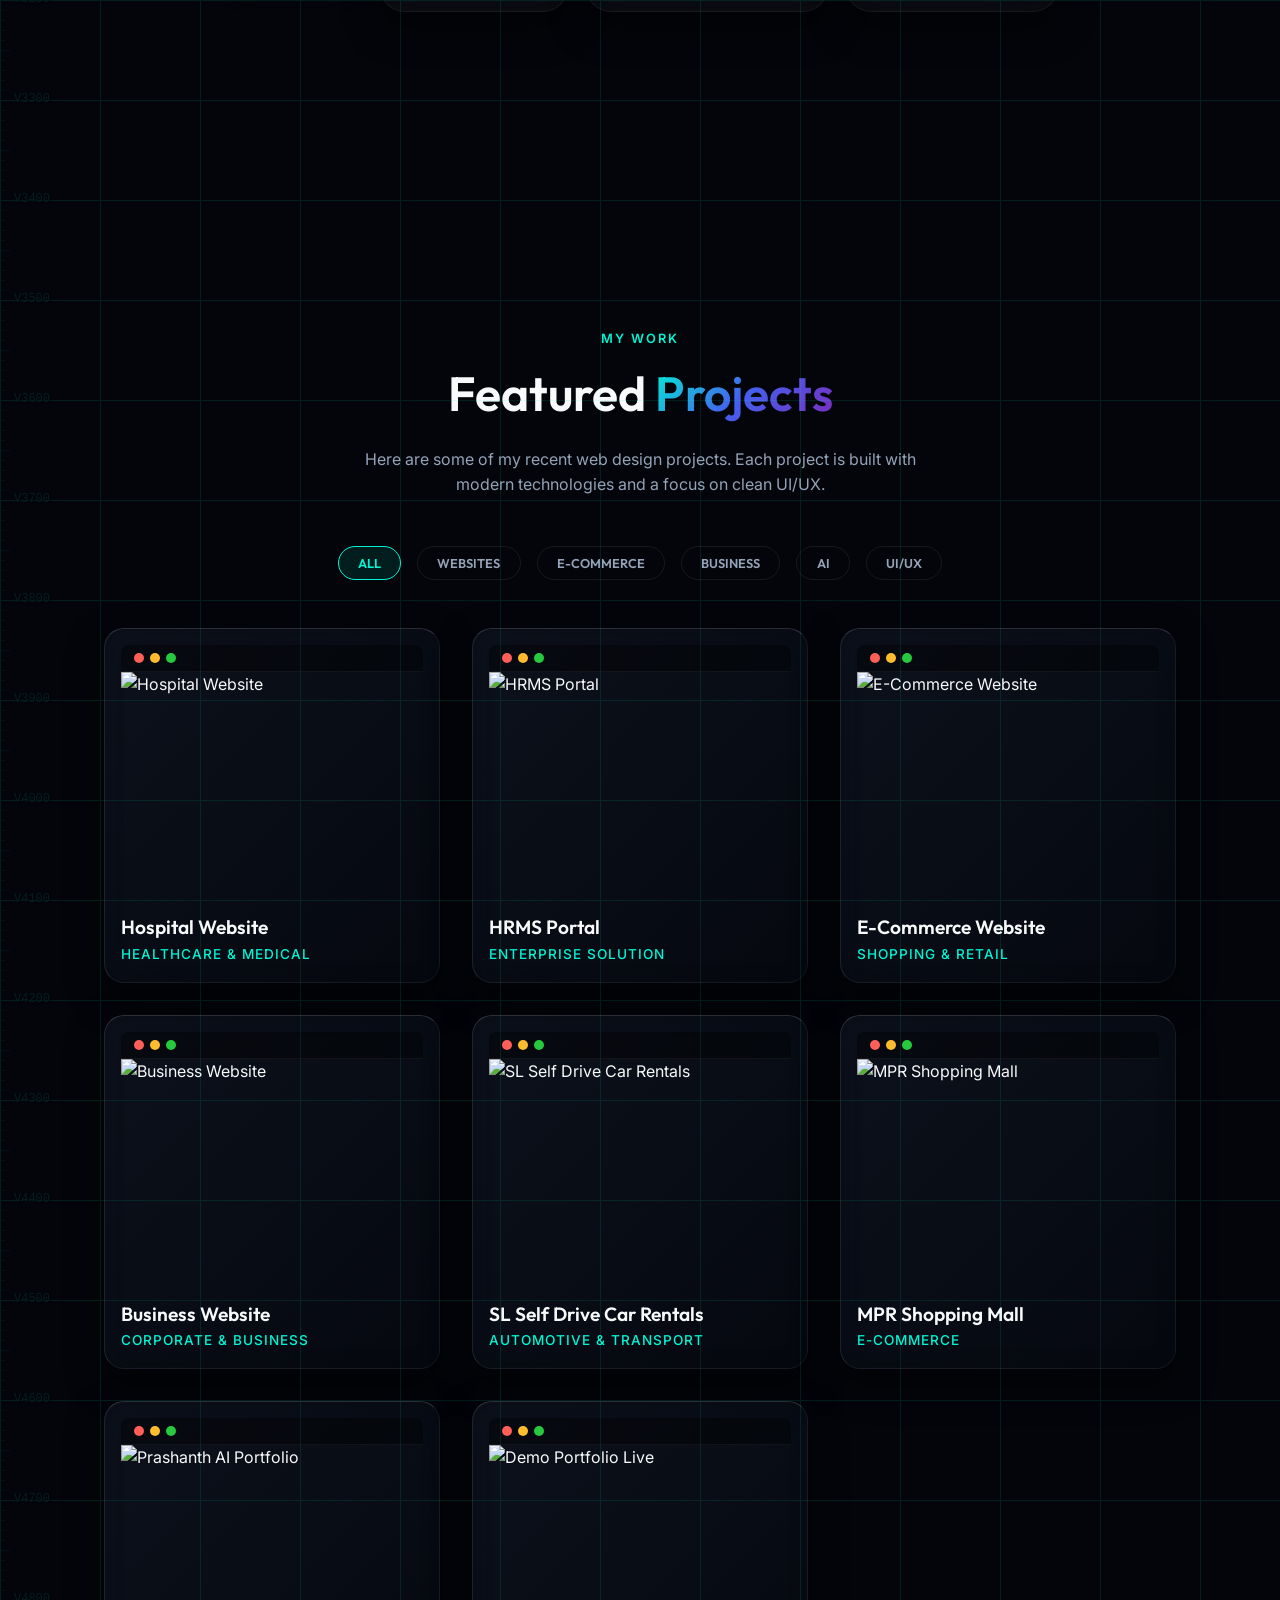
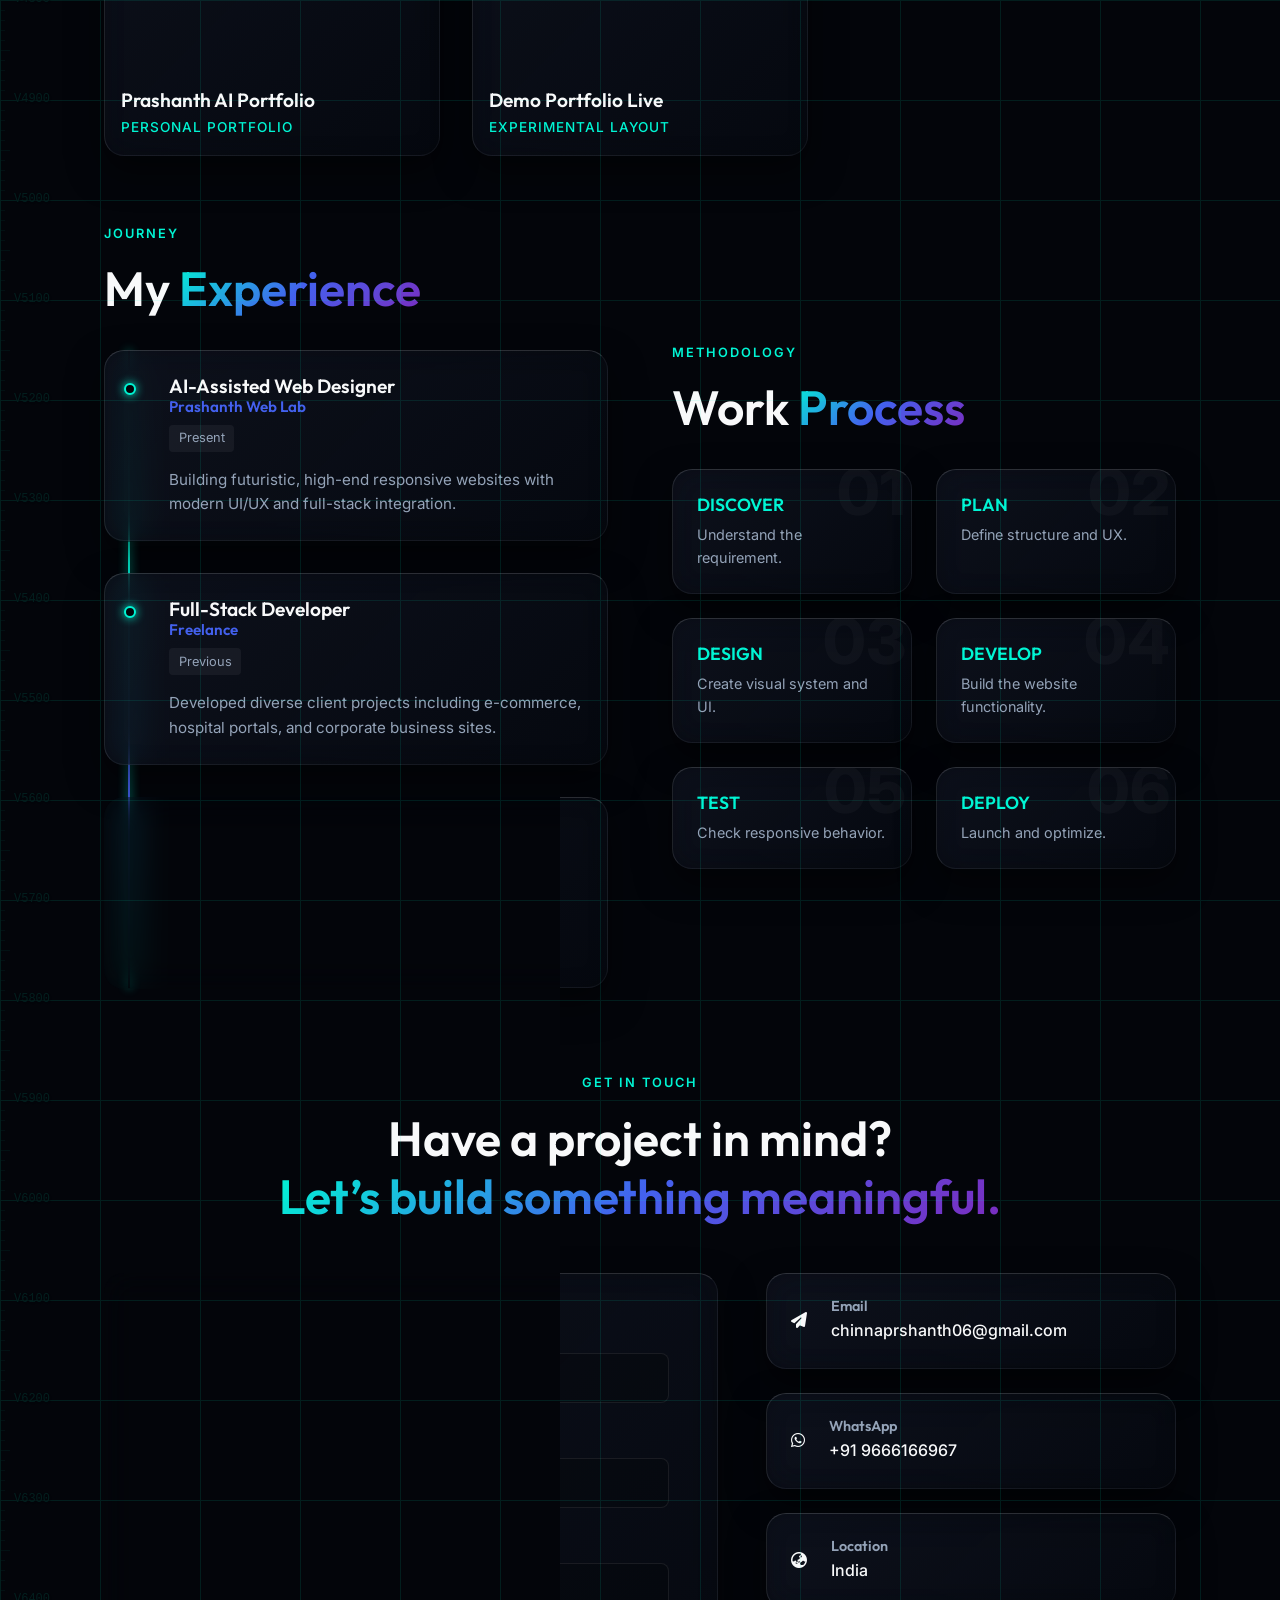
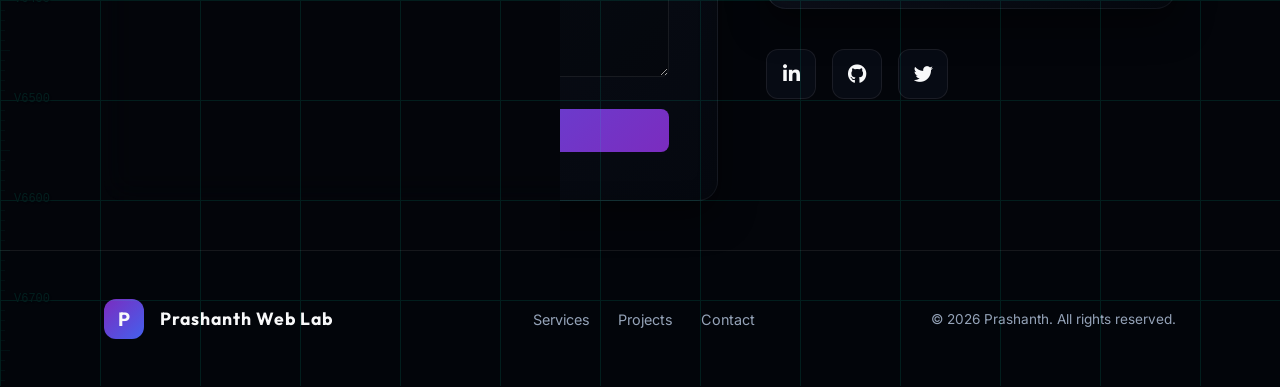
==== commit b92aa0bf: "Update contact icons and make email/phone direct links" ====
--- a/index.html
+++ b/index.html
@@ -345,21 +345,21 @@
                     <!-- Info -->
                     <div class="contact-info-panel fade-in-scroll">
                         <div class="info-group glass-card">
-                            <div class="info-icon glow-pulse"><i class="fas fa-envelope"></i></div>
+                            <div class="info-icon glow-pulse"><i class="fas fa-paper-plane"></i></div>
                             <div>
                                 <h4>Email</h4>
-                                <p>chinnaprshanth06@gmail.com</p>
+                                <p><a href="mailto:chinnaprshanth06@gmail.com" class="contact-link">chinnaprshanth06@gmail.com</a></p>
                             </div>
                         </div>
                         <div class="info-group glass-card">
-                            <div class="info-icon glow-pulse"><i class="fas fa-phone"></i></div>
+                            <div class="info-icon glow-pulse"><i class="fab fa-whatsapp"></i></div>
                             <div>
-                                <h4>Phone</h4>
-                                <p>+91 9666166967</p>
+                                <h4>WhatsApp</h4>
+                                <p><a href="https://wa.me/919666166967" target="_blank" rel="noopener noreferrer" class="contact-link">+91 9666166967</a></p>
                             </div>
                         </div>
                         <div class="info-group glass-card">
-                            <div class="info-icon glow-pulse"><i class="fas fa-map-marker-alt"></i></div>
+                            <div class="info-icon glow-pulse"><i class="fas fa-globe-asia"></i></div>
                             <div>
                                 <h4>Location</h4>
                                 <p>India</p>
--- a/styles.css
+++ b/styles.css
@@ -988,6 +988,16 @@
     font-weight: 500;
 }
 
+.contact-link {
+    color: var(--text-main);
+    text-decoration: none;
+    transition: var(--transition);
+}
+
+.contact-link:hover {
+    color: var(--cyan);
+}
+
 .social-links {
     display: flex;
     gap: 1rem;
